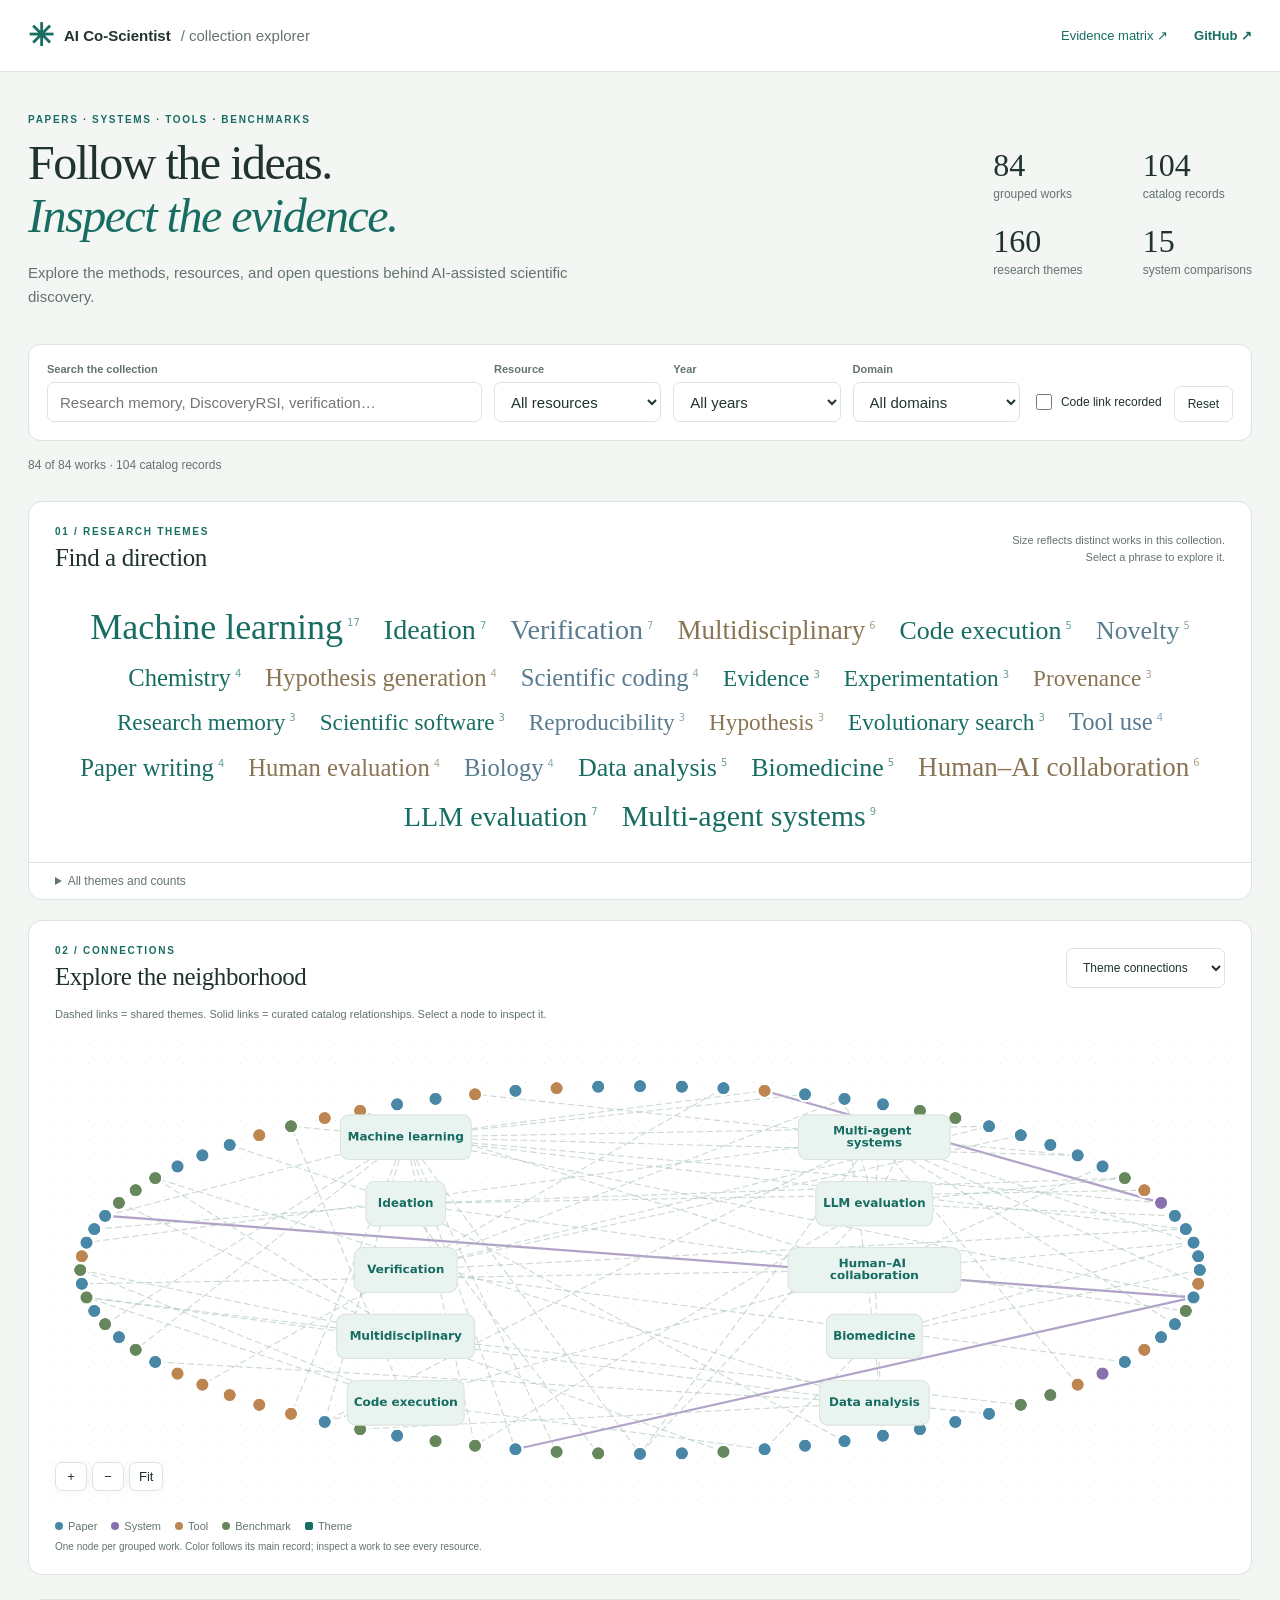
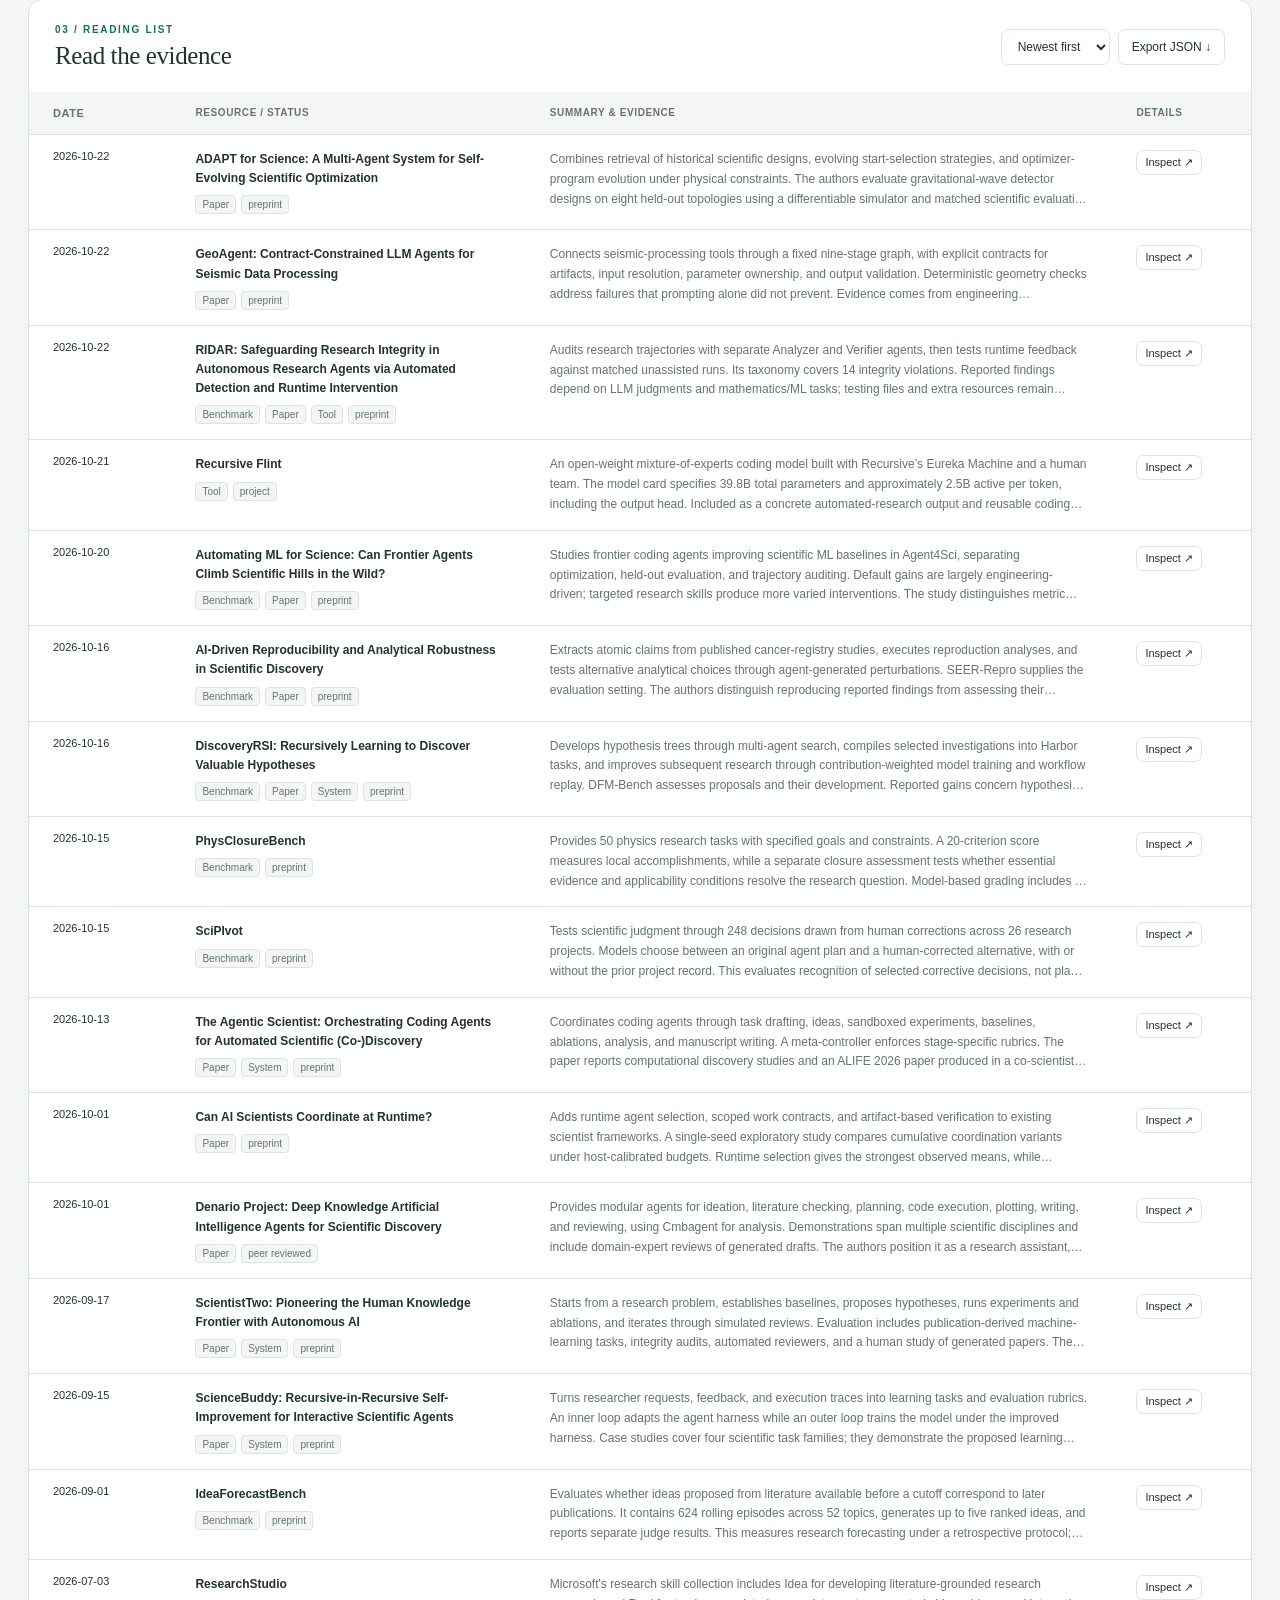
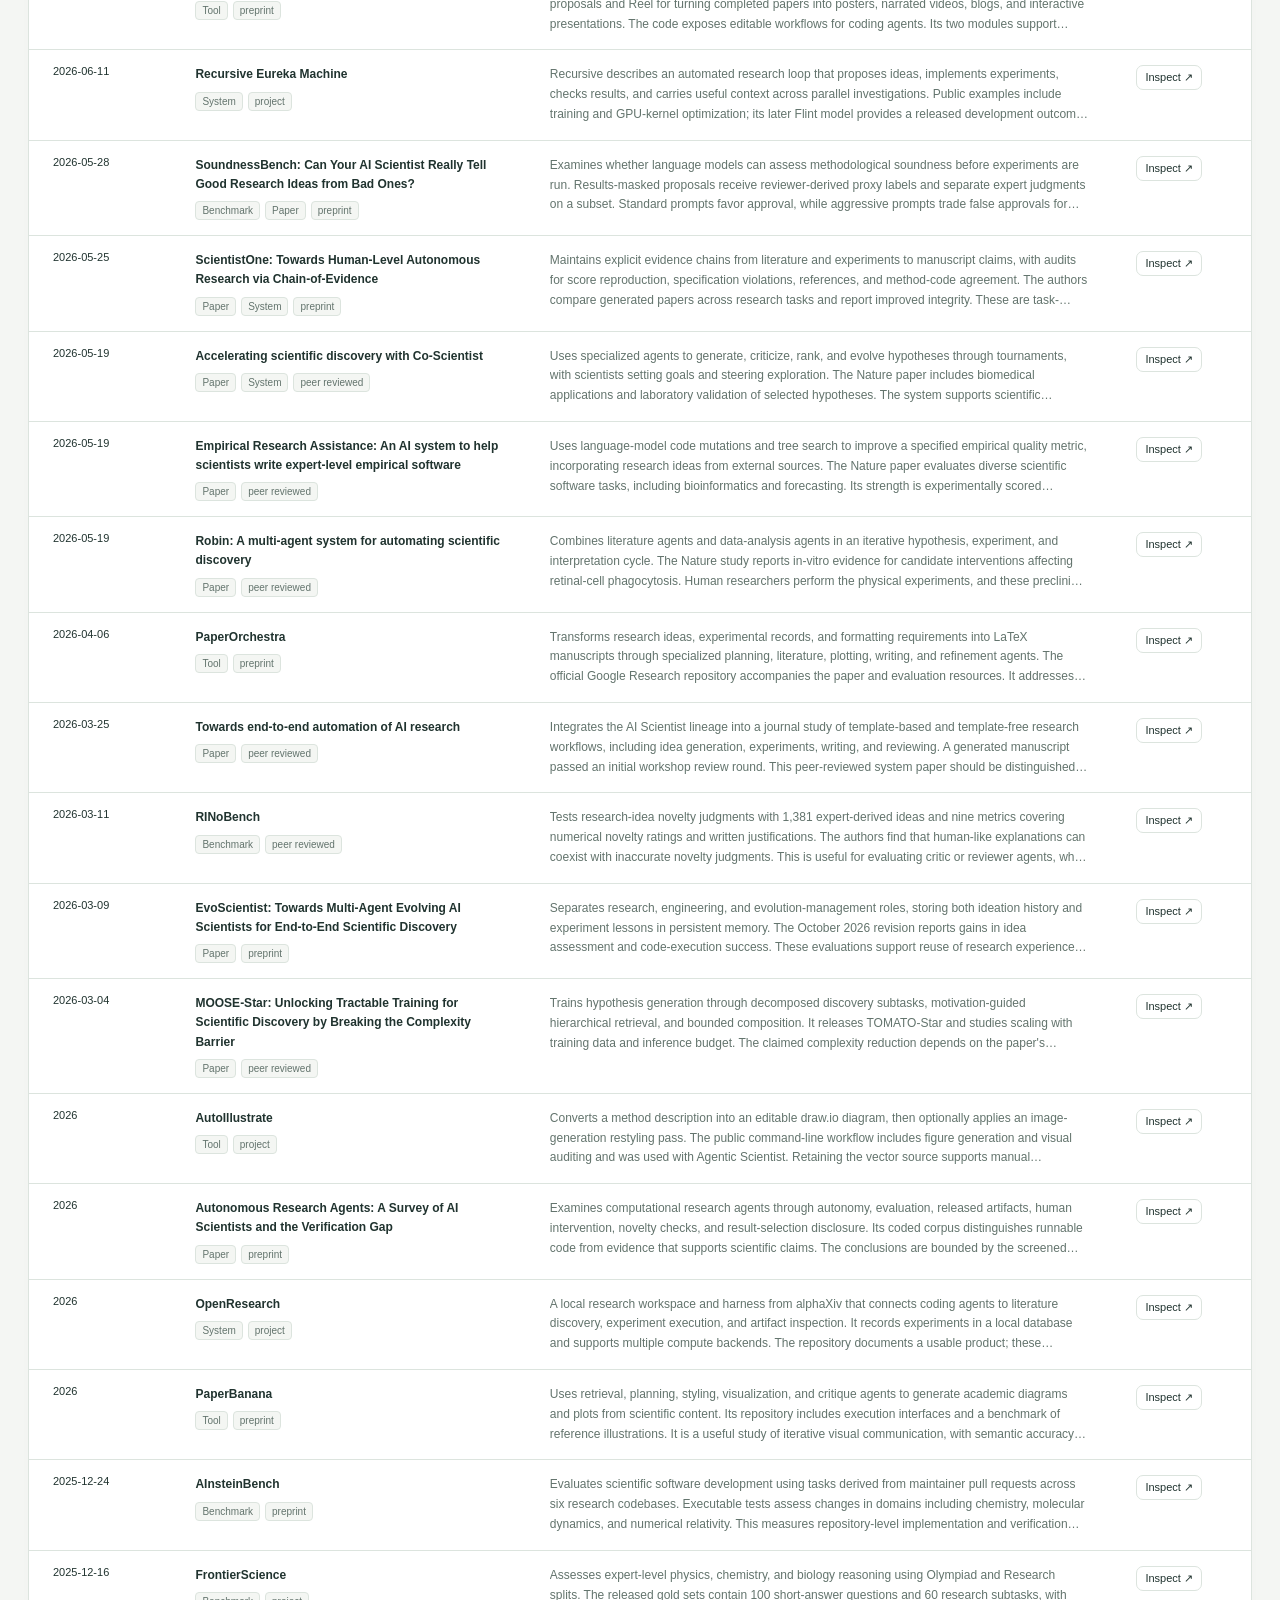
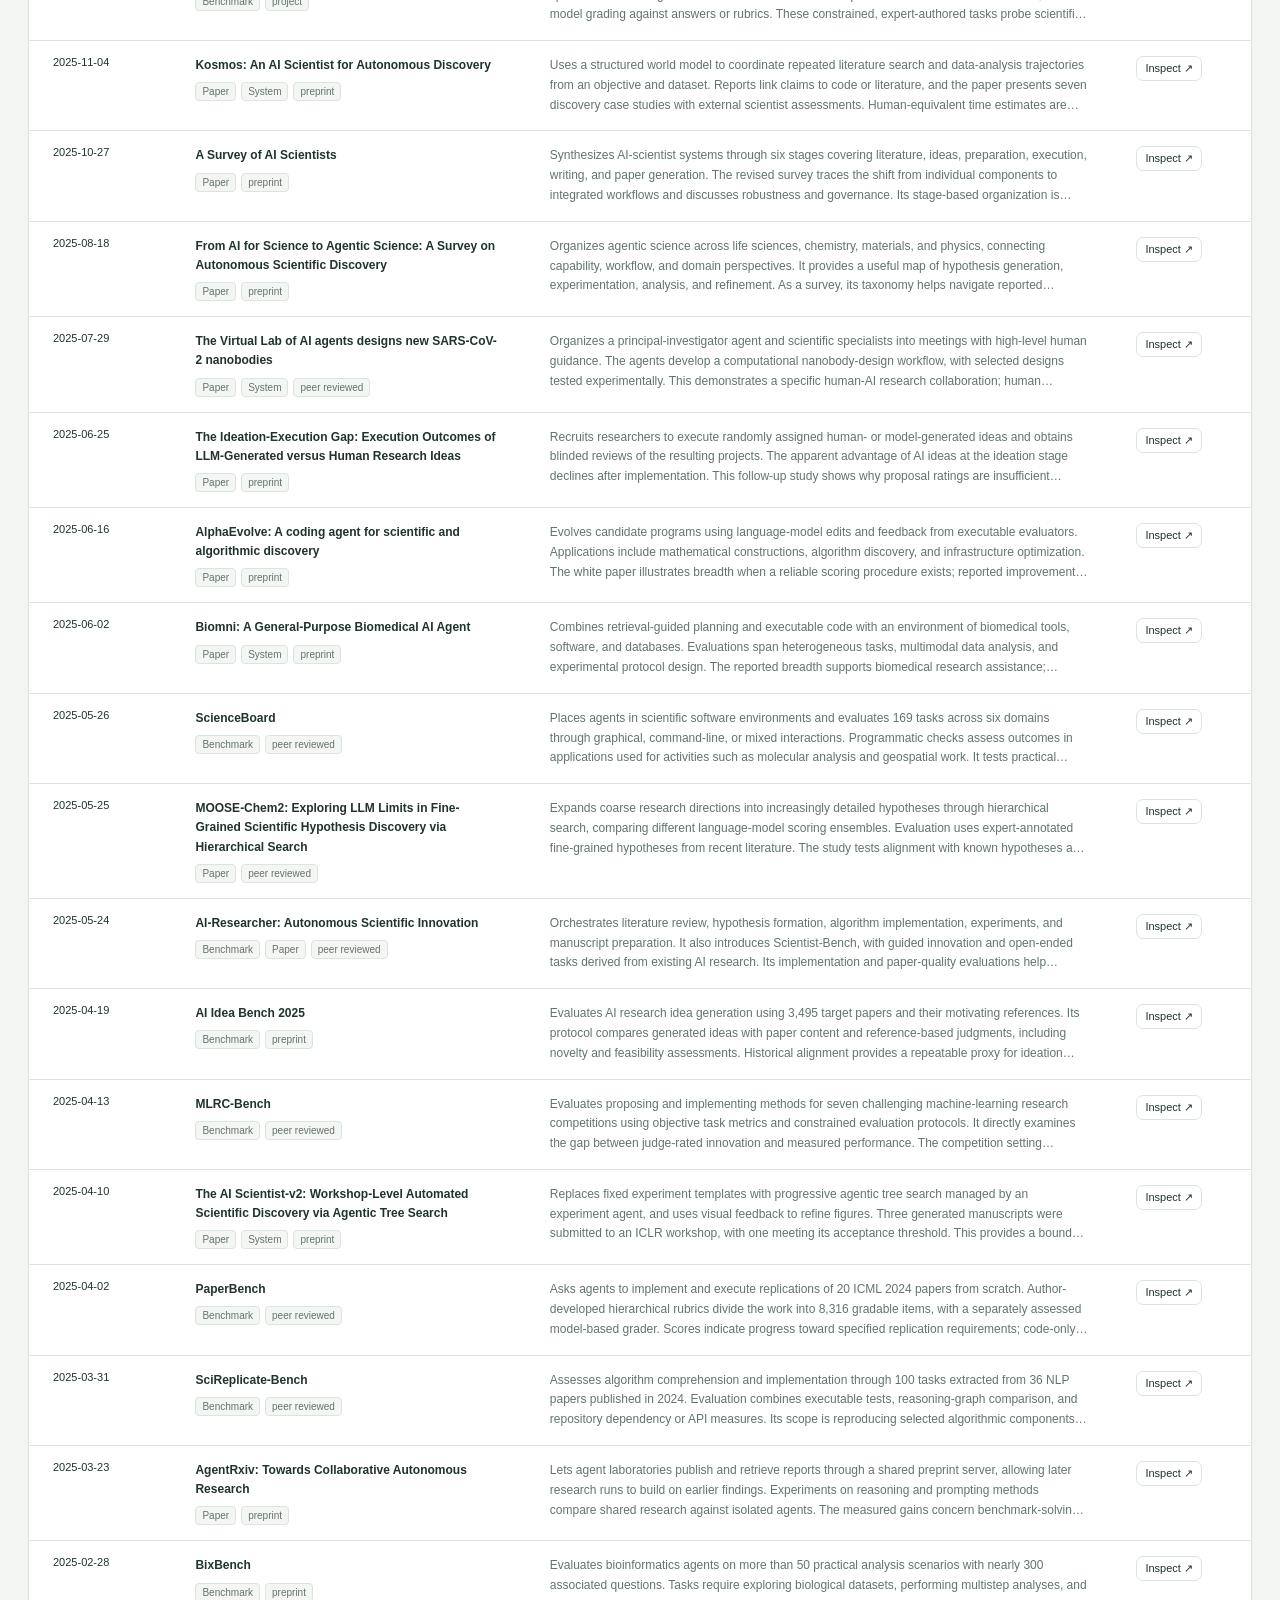
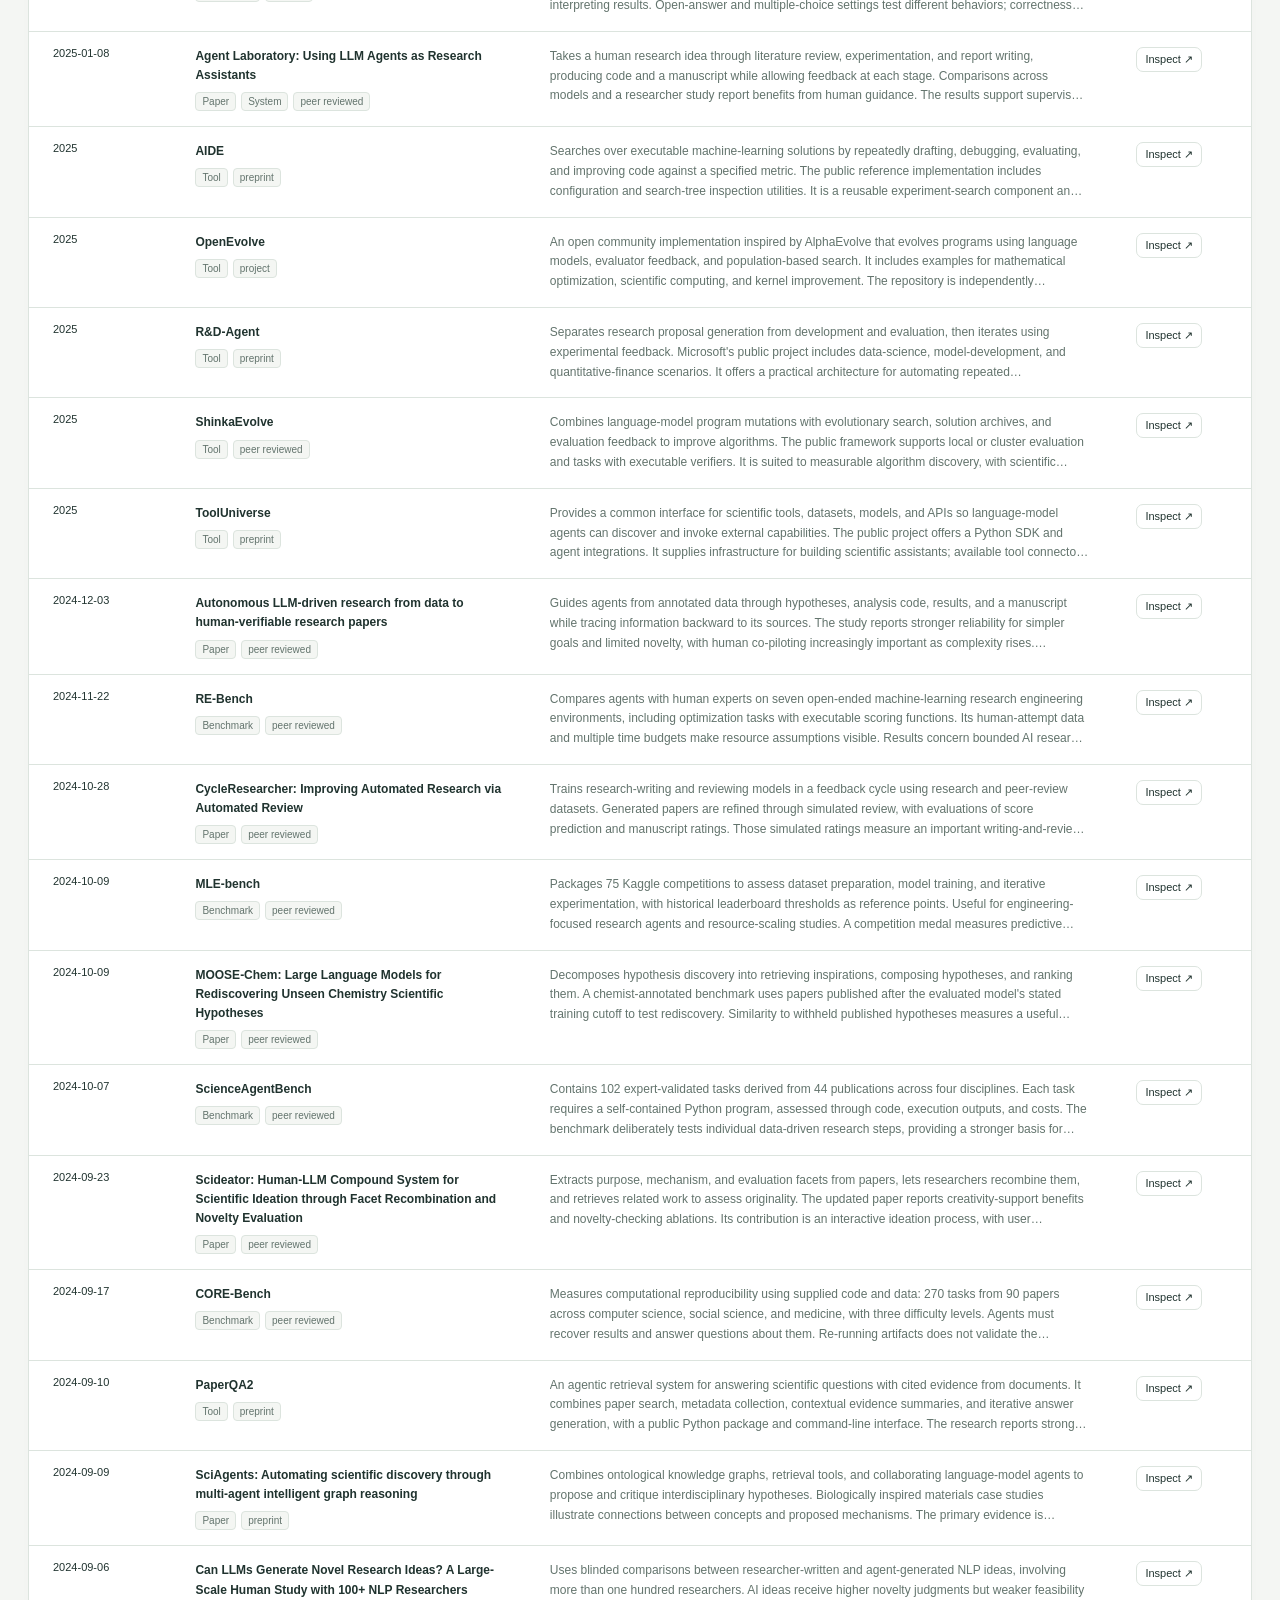
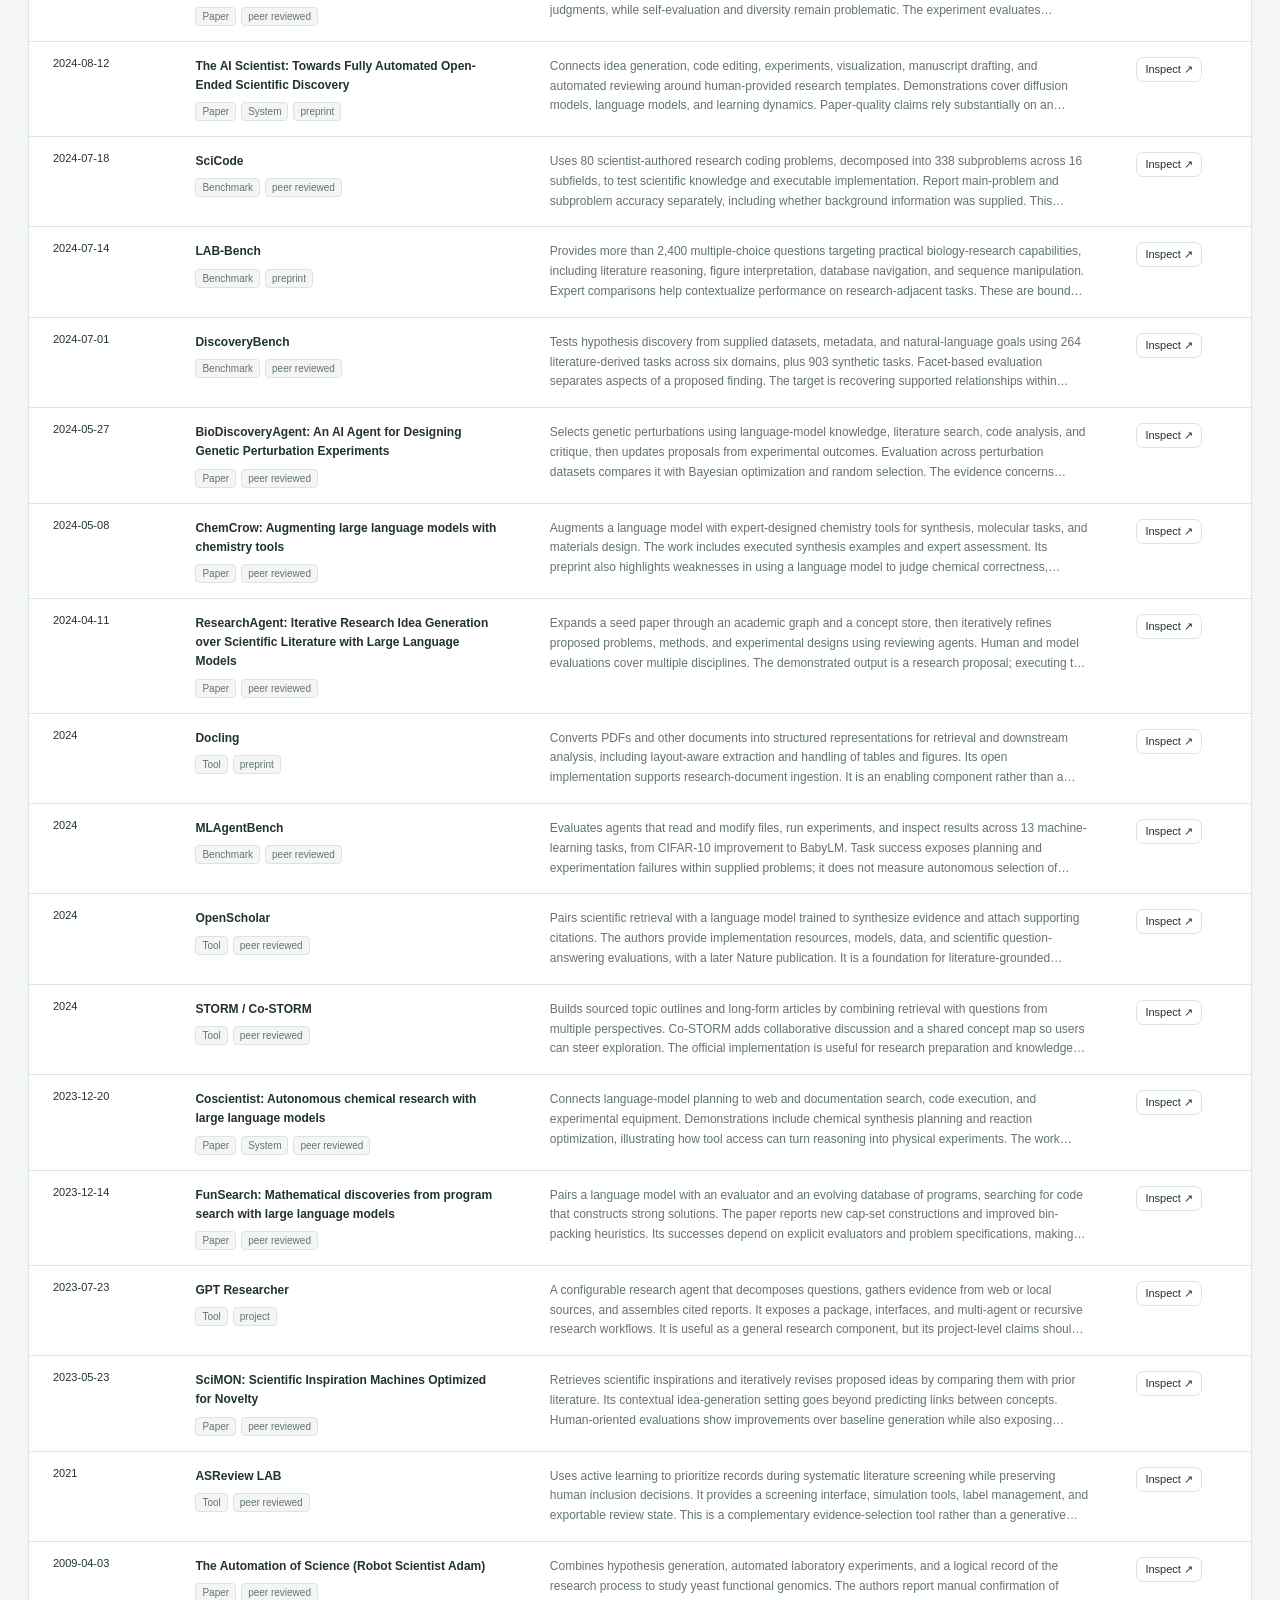
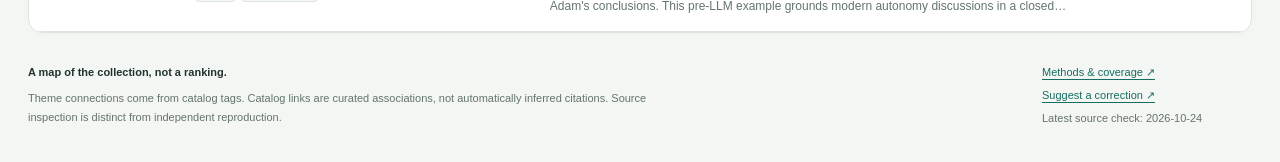
==== site/index.html @ 62f39f1a "Expand graph when no work is selected" ====
<!doctype html>
<html lang="en">
<head>
<meta charset="utf-8"><meta name="viewport" content="width=device-width,initial-scale=1">
<meta name="description" content="Explore AI co-scientist papers, systems, tools, and benchmarks through research themes and documented connections.">
<meta name="color-scheme" content="light dark">
<title>Explore · Awesome AI Co-Scientist</title>
<link rel="icon" href="favicon.svg" type="image/svg+xml">
<link rel="stylesheet" href="styles.css">
<script defer src="vendor/cytoscape.min.js" integrity="sha384-lyd1lDWZ623YSUJ/wMQH50y+T81dWKJk7ZoFdYWXQS83b0+QpW0pgdfXEnQnXL/X"></script>
<script type="module" src="app.mjs"></script>
</head>
<body>
<a class="skip" href="#results">Skip to results</a>
<header class="topbar"><a class="brand" href="https://github.com/duyvuleo/awesome-ai-co-scientist"><span class="brand-icon" aria-hidden="true">✳</span> AI Co-Scientist <span class="brand-label">/ collection explorer</span></a><nav><a href="https://github.com/duyvuleo/awesome-ai-co-scientist/blob/main/docs/capability-matrix.md">Evidence matrix ↗</a><a class="repo-link" href="https://github.com/duyvuleo/awesome-ai-co-scientist">GitHub ↗</a></nav></header>
<main>
<section class="intro"><div><p class="eyebrow">PAPERS · SYSTEMS · TOOLS · BENCHMARKS</p><h1>Follow the ideas.<br><em>Inspect the evidence.</em></h1><p class="lede">Explore the methods, resources, and open questions behind AI-assisted scientific discovery.</p></div><div class="collection-stats" id="collection-stats"><span>Loading collection…</span></div></section>
<div id="error" class="error" hidden role="alert"></div>
<noscript><p class="error">This explorer requires JavaScript. The <a href="https://github.com/duyvuleo/awesome-ai-co-scientist">annotated Markdown catalogs</a> remain available without it.</p></noscript>
<section class="filters" aria-label="Filter the collection">
<label class="search-label"><span>Search the collection</span><input id="search" type="search" placeholder="Research memory, DiscoveryRSI, verification…" autocomplete="off"></label>
<label><span>Resource</span><select id="kind"><option value="">All resources</option><option value="paper">Papers</option><option value="system">Systems</option><option value="tool">Tools</option><option value="benchmark">Benchmarks</option></select></label>
<label><span>Year</span><select id="year"><option value="">All years</option></select></label>
<label><span>Domain</span><select id="domain"><option value="">All domains</option></select></label>
<label class="check-label"><input id="code" type="checkbox"> Code link recorded</label>
<button id="reset" class="quiet">Reset</button>
</section>
<div class="selection-line"><p id="match-count" role="status" aria-live="polite">Loading…</p><div id="active-filters"></div></div>
<section class="themes card" aria-labelledby="themes-heading">
<div class="section-heading"><div><p class="eyebrow">01 / RESEARCH THEMES</p><h2 id="themes-heading">Find a direction</h2></div><p>Size reflects distinct works in this collection.<br>Select a phrase to explore it.</p></div>
<div id="cloud" class="cloud" aria-label="Clickable research themes"></div>
<details class="topic-details"><summary>All themes and counts</summary><div id="topic-counts" class="topic-counts"></div></details>
</section>
<div class="explore-grid">
<section class="graph-card card" aria-labelledby="graph-heading">
<div class="section-heading"><div><p class="eyebrow">02 / CONNECTIONS</p><h2 id="graph-heading">Explore the neighborhood</h2></div><label class="graph-mode"><span class="sr-only">Connection type</span><select id="mode"><option value="themes">Theme connections</option><option value="catalog">Catalog relationships</option></select></label></div>
<p id="graph-note" class="graph-note"></p>
<div class="graph-shell"><div id="graph" role="img" aria-label="Interactive resource graph. The same works are available in the accessible results table below."></div><p id="graph-empty" class="graph-empty" hidden>No works match these filters.</p><div id="graph-tooltip" class="graph-tooltip" hidden></div><div class="graph-controls"><button id="zoom-in" aria-label="Zoom in">+</button><button id="zoom-out" aria-label="Zoom out">−</button><button id="fit" aria-label="Fit graph">Fit</button></div></div>
<div class="legend"><span><i class="dot paper"></i>Paper</span><span><i class="dot system"></i>System</span><span><i class="dot tool"></i>Tool</span><span><i class="dot benchmark"></i>Benchmark</span><span><i class="dot theme"></i>Theme</span></div>
<p class="graph-foot">One node per grouped work. Color follows its main record; inspect a work to see every resource.</p>
</section>
<aside id="inspector" hidden class="inspector card" aria-label="Selected work details"><div id="detail"></div></aside>
</div>
<section class="results card" id="results" aria-labelledby="results-heading">
<div class="section-heading"><div><p class="eyebrow">03 / READING LIST</p><h2 id="results-heading">Read the evidence</h2></div><div class="table-controls"><label><span class="sr-only">Sort results</span><select id="sort"><option value="newest">Newest first</option><option value="oldest">Oldest first</option><option value="name">Name</option></select></label><button id="export" class="quiet">Export JSON ↓</button></div></div>
<div class="table-scroll"><table><thead><tr><th>Date</th><th>Resource / status</th><th>Summary &amp; evidence</th><th>Details</th></tr></thead><tbody id="rows"></tbody></table></div>
<p id="empty" class="empty" hidden>No matching works. Clear a filter or try a broader search.</p>
</section>
<footer><div><strong>A map of the collection, not a ranking.</strong><p>Theme connections come from catalog tags. Catalog links are curated associations, not automatically inferred citations. Source inspection is distinct from independent reproduction.</p></div><div><a href="https://github.com/duyvuleo/awesome-ai-co-scientist/blob/main/docs/explorer.md">Methods &amp; coverage ↗</a><a href="https://github.com/duyvuleo/awesome-ai-co-scientist/blob/main/CONTRIBUTING.md">Suggest a correction ↗</a><span id="source-date"></span></div></footer>
</main>
</body></html>
---- site/styles.css ----
:root{color-scheme:light;--bg:#f4f6f3;--surface:#fff;--ink:#20332f;--muted:#63746d;--line:#dce4de;--edge:#aec5b8;--accent:#176d62;--accent-soft:#e9f3ef;--paper:#4887a5;--system:#8871ac;--tool:#bd8650;--benchmark:#66875c;--shadow:0 2px 12px #20332f04;font-family:Inter,ui-sans-serif,-apple-system,BlinkMacSystemFont,"Segoe UI",sans-serif;font-size:15px}
*{box-sizing:border-box}body{margin:0;background:var(--bg);color:var(--ink)}a{color:var(--accent);text-underline-offset:3px}button,input,select{font:inherit}button,select{cursor:pointer}button{border:1px solid var(--line);border-radius:7px;padding:9px 13px;background:var(--surface);color:var(--ink)}button:hover{background:var(--accent-soft);border-color:var(--accent)}button:focus-visible,a:focus-visible,input:focus-visible,select:focus-visible,summary:focus-visible{outline:3px solid #42a996;outline-offset:3px}button:disabled{opacity:.45;cursor:default}[hidden]{display:none!important}.topbar{height:72px;border-bottom:1px solid var(--line);background:var(--surface);display:flex;align-items:center;justify-content:space-between;padding:0 max(28px,calc((100vw - 1400px)/2))}.brand{text-decoration:none;font-weight:650;color:var(--ink);display:flex;align-items:center;gap:10px}.brand-icon{font-size:31px;color:var(--accent)}.brand-label{font-weight:400;color:var(--muted)}nav{display:flex;gap:26px;font-size:13px}nav a{text-decoration:none}.repo-link{font-weight:650}main{max-width:1400px;margin:auto;padding:42px 28px 22px}.intro{display:flex;justify-content:space-between;align-items:center;gap:40px;margin-bottom:34px}.eyebrow{font-size:10px;letter-spacing:1.7px;font-weight:700;color:var(--accent);margin:0 0 12px}h1{font-family:Georgia,"Times New Roman",serif;font-size:48px;font-weight:400;line-height:1.1;letter-spacing:-1.5px;margin:0}h1 em{color:var(--accent);font-weight:400}.lede{color:var(--muted);max-width:570px;line-height:1.65;margin:18px 0 0}.collection-stats{display:grid;grid-template-columns:repeat(2,1fr);gap:22px 40px;min-width:250px}.collection-stats strong{font-family:Georgia,serif;font-size:32px;font-weight:400;display:block}.collection-stats span{font-size:12px;color:var(--muted)}.filters{display:flex;gap:12px;align-items:end;flex-wrap:wrap;background:var(--surface);border:1px solid var(--line);padding:18px;border-radius:12px}.filters label{display:flex;flex-direction:column;gap:7px;flex:1;min-width:112px}.filters label>span{font-size:11px;font-weight:600;color:var(--muted)}.filters .search-label{flex:2.6;min-width:240px}input[type=search],select{background:var(--surface);color:var(--ink);border:1px solid var(--line);border-radius:7px;height:40px;padding:0 12px;min-width:0}input[type=checkbox]{accent-color:var(--accent);width:16px;height:16px}.filters .check-label{flex:0 0 auto;flex-direction:row;align-items:center;min-height:40px;gap:6px;font-size:12px}.quiet{font-size:12px;white-space:nowrap;min-height:36px}.selection-line{min-height:48px;display:flex;align-items:center;justify-content:space-between;gap:15px;margin-bottom:12px}.selection-line p{font-size:12px;color:var(--muted)}#active-filters{display:flex;flex-wrap:wrap;gap:6px}#active-filters button{font-size:11px;padding:5px 9px;background:var(--accent-soft);color:var(--accent);border-radius:20px}.card{background:var(--surface);border:1px solid var(--line);border-radius:14px;box-shadow:var(--shadow);overflow:hidden}.section-heading{display:flex;justify-content:space-between;align-items:center;gap:20px;padding:24px 26px 8px}h2{font:400 25px Georgia,serif;letter-spacing:-.4px;margin:0}.section-heading .eyebrow{margin-bottom:7px}.section-heading>p{font-size:11px;line-height:1.6;color:var(--muted);text-align:right;margin:0}.themes{margin-bottom:20px}.cloud{display:flex;flex-wrap:wrap;align-items:baseline;justify-content:center;gap:6px 20px;padding:22px 38px 24px;min-height:145px}.cloud button{font-family:Georgia,serif;line-height:1.2;border:0;border-radius:6px;background:none;padding:4px 2px;color:var(--accent);transition:color .12s}.cloud button:nth-child(3n){color:#587b8f}.cloud button:nth-child(4n){color:#897453}.cloud button:hover,.cloud button[aria-pressed=true]{background:var(--accent-soft);box-shadow:0 2px 0 var(--accent);color:var(--accent)}.cloud sup{font:10px ui-sans-serif,system-ui;vertical-align:super;opacity:.65;margin-left:4px}.topic-details{border-top:1px solid var(--line);font-size:12px;padding:11px 26px;color:var(--muted)}summary{cursor:pointer}.topic-counts{display:grid;grid-template-columns:repeat(4,1fr);gap:7px;padding:16px 0}.topic-counts button{display:flex;justify-content:space-between;font-size:11px;text-align:left}.explore-grid{display:grid;grid-template-columns:minmax(0,1fr);gap:20px;margin-bottom:24px}.explore-grid.has-selection{grid-template-columns:minmax(0,1fr) 350px}.graph-mode select{font-size:12px;max-width:190px}.graph-note{margin:7px 26px 0;font-size:11px;color:var(--muted);line-height:1.6}.graph-shell{position:relative;margin:12px 12px 0;border-radius:8px;background-image:radial-gradient(var(--line) .7px,transparent .7px);background-size:19px 19px}#graph{height:470px;width:100%}.graph-controls{position:absolute;bottom:14px;left:14px;display:flex;gap:5px}.graph-controls button{min-width:32px;padding:6px 9px;font-size:13px;box-shadow:0 1px 8px #20332f0a}.graph-empty{position:absolute;top:42%;width:100%;text-align:center;color:var(--muted)}.graph-tooltip{position:absolute;top:12px;left:12px;right:12px;pointer-events:none;background:var(--surface);border:1px solid var(--line);border-radius:6px;padding:8px 10px;font-size:12px;z-index:2}.legend{display:flex;gap:14px;flex-wrap:wrap;padding:15px 26px 7px;font-size:11px;color:var(--muted)}.legend span{display:flex;align-items:center;gap:5px}.dot{display:inline-block;width:8px;height:8px;border-radius:50%;background:var(--muted)}.paper{background:var(--paper)}.system{background:var(--system)}.tool{background:var(--tool)}.benchmark{background:var(--benchmark)}.theme{background:var(--accent);border-radius:2px}.graph-foot{margin:0;padding:0 26px 19px;font-size:10px;color:var(--muted);line-height:1.6}.inspector{padding:25px;max-height:650px;overflow:auto}.inspector h2{font-size:24px;line-height:1.3}.inspector h3{font-size:13px;margin:22px 0 9px}.inspector p{font-size:12px;line-height:1.75;color:var(--muted)}.inspector .detail-summary{font-size:13px;color:var(--ink)}.detail-top{display:flex;justify-content:space-between;align-items:center}.detail-top button{border:0;padding:2px 7px;font-size:22px}.chips{display:flex;flex-wrap:wrap;gap:5px;margin:12px 0}.chip{display:inline-flex;border:1px solid var(--line);border-radius:4px;padding:3px 6px;font-size:10px;color:var(--muted);background:var(--bg)}.detail-actions{display:flex;gap:8px;flex-wrap:wrap;margin:15px 0}.detail-actions a,.detail-actions button{font-size:11px;padding:7px 10px;border:1px solid var(--line);border-radius:5px;text-decoration:none;display:inline-block;background:var(--surface)}.detail-actions .primary{background:var(--accent);color:white;border-color:var(--accent)}.record{padding:13px 0;border-top:1px solid var(--line)}.record summary{font-size:12px;color:var(--ink);font-weight:600;line-height:1.5}.record ul{padding-left:18px;font-size:11px;line-height:1.7}.record .source-meta{font-size:10px}.detail-tags{display:flex;flex-wrap:wrap;gap:5px}.detail-tags button{padding:5px 7px;font-size:10px;border-radius:20px;color:var(--accent)}.capability{margin:12px 0;border-left:2px solid #bfd3c9;padding-left:10px}.capability strong{font-size:11px}.capability p{margin:4px 0;font-size:11px}.capability small{color:var(--muted);font-size:10px}.results .section-heading{padding-bottom:22px}.table-controls{display:flex;align-items:center;gap:8px}.table-controls select{font-size:12px;height:36px}.table-scroll{overflow:auto}table{border-collapse:collapse;width:100%;font-size:12px}thead{background:var(--bg);font-size:10px;text-transform:uppercase;letter-spacing:.6px;text-align:left;color:var(--muted)}th,td{padding:15px 24px;border-bottom:1px solid var(--line);vertical-align:top}th:first-child,td:first-child{width:100px;white-space:nowrap;font-size:11px;font-variant-numeric:tabular-nums}td:nth-child(2){width:29%}td:nth-child(3){width:48%;line-height:1.65;color:var(--muted)}td:last-child{width:90px}td .work-name{padding:0;border:0;background:none;text-align:left;color:var(--ink);font-weight:600;line-height:1.6}td .work-name:hover{color:var(--accent)}td .chips{margin:7px 0 0}tr.is-selected{background:var(--accent-soft)}td .inspect{padding:5px 8px;font-size:11px}td .summary-clamp{display:-webkit-box;-webkit-line-clamp:3;-webkit-box-orient:vertical;overflow:hidden}.empty{padding:20px 26px;color:var(--muted)}footer{display:flex;gap:40px;justify-content:space-between;padding:30px 0 6px;font-size:11px;color:var(--muted);line-height:1.7}footer>div:first-child{max-width:660px}footer strong{font-weight:600;color:var(--ink)}footer p{margin:7px 0}footer>div:last-child{display:flex;flex-direction:column;gap:4px;min-width:210px}.error{padding:20px;border:1px solid #c0826d;border-radius:8px;margin:20px 0}.skip{position:absolute;left:12px;top:-60px;background:white;padding:12px;z-index:10}.skip:focus{top:10px}.sr-only{position:absolute;width:1px;height:1px;padding:0;overflow:hidden;clip:rect(0,0,0,0);white-space:nowrap}
@media(prefers-color-scheme:dark){:root{color-scheme:dark;--bg:#111c19;--surface:#192723;--ink:#e1e9e3;--muted:#a0b4aa;--line:#33483e;--edge:#789583;--accent:#80cfb8;--accent-soft:#243e33;--paper:#80b6d0;--system:#b4a0d5;--tool:#d2ac75;--benchmark:#a4c38f}.cloud button:nth-child(3n){color:#91b8cb}.cloud button:nth-child(4n){color:#c5ac88}.detail-actions .primary{color:#132b23}.empty-detail .motif{color:#49725e}}
@media(min-width:1550px){#graph{height:500px}}
@media(max-width:1050px){.explore-grid{grid-template-columns:minmax(0,1fr) 310px}.brand-label{display:none}.collection-stats{gap:18px 25px;min-width:220px}.filters .search-label{min-width:220px}.topic-counts{grid-template-columns:repeat(3,1fr)}}
@media(max-width:780px){.topbar{height:62px;padding:0 20px}nav{gap:16px}nav a:first-child{display:none}main{padding:28px 16px}.intro{display:block;margin-bottom:24px}h1{font-size:39px}.lede{font-size:13px}.collection-stats{display:flex;justify-content:space-between;margin-top:25px;gap:10px}.collection-stats strong{font-size:25px}.collection-stats span{font-size:10px}.filters{padding:13px;gap:10px}.filters .search-label{flex:1 0 100%}.filters label{min-width:85px}.filters .check-label{font-size:11px}.selection-line{align-items:flex-start;flex-direction:column;gap:0;padding:8px 0}.section-heading{padding:20px 18px 7px;align-items:flex-start;gap:12px}h2{font-size:22px}.section-heading>p{display:none}.cloud{padding:16px 18px 22px;gap:7px 12px}.cloud button{font-size:min(var(--word-size),26px)!important}.topic-counts{grid-template-columns:repeat(2,1fr)}.explore-grid{display:flex;flex-direction:column}.inspector{max-height:none}#graph{height:390px}.graph-mode select{max-width:155px;font-size:11px}.graph-note{margin:9px 18px 0}.legend{gap:10px;padding-left:18px}.graph-foot{padding-left:18px}.table-controls{flex-direction:column;align-items:stretch}.results table{min-width:640px}th,td{padding:13px 16px}footer{flex-direction:column;gap:12px}.results .section-heading{padding-bottom:16px}}
@media(prefers-reduced-motion:reduce){*{scroll-behavior:auto!important;transition:none!important}}

@media(max-width:780px){.filters label{flex:1 0 calc(50% - 10px);min-width:0}.filters .search-label{flex-basis:100%}.filters .check-label{flex:1 0 auto}}
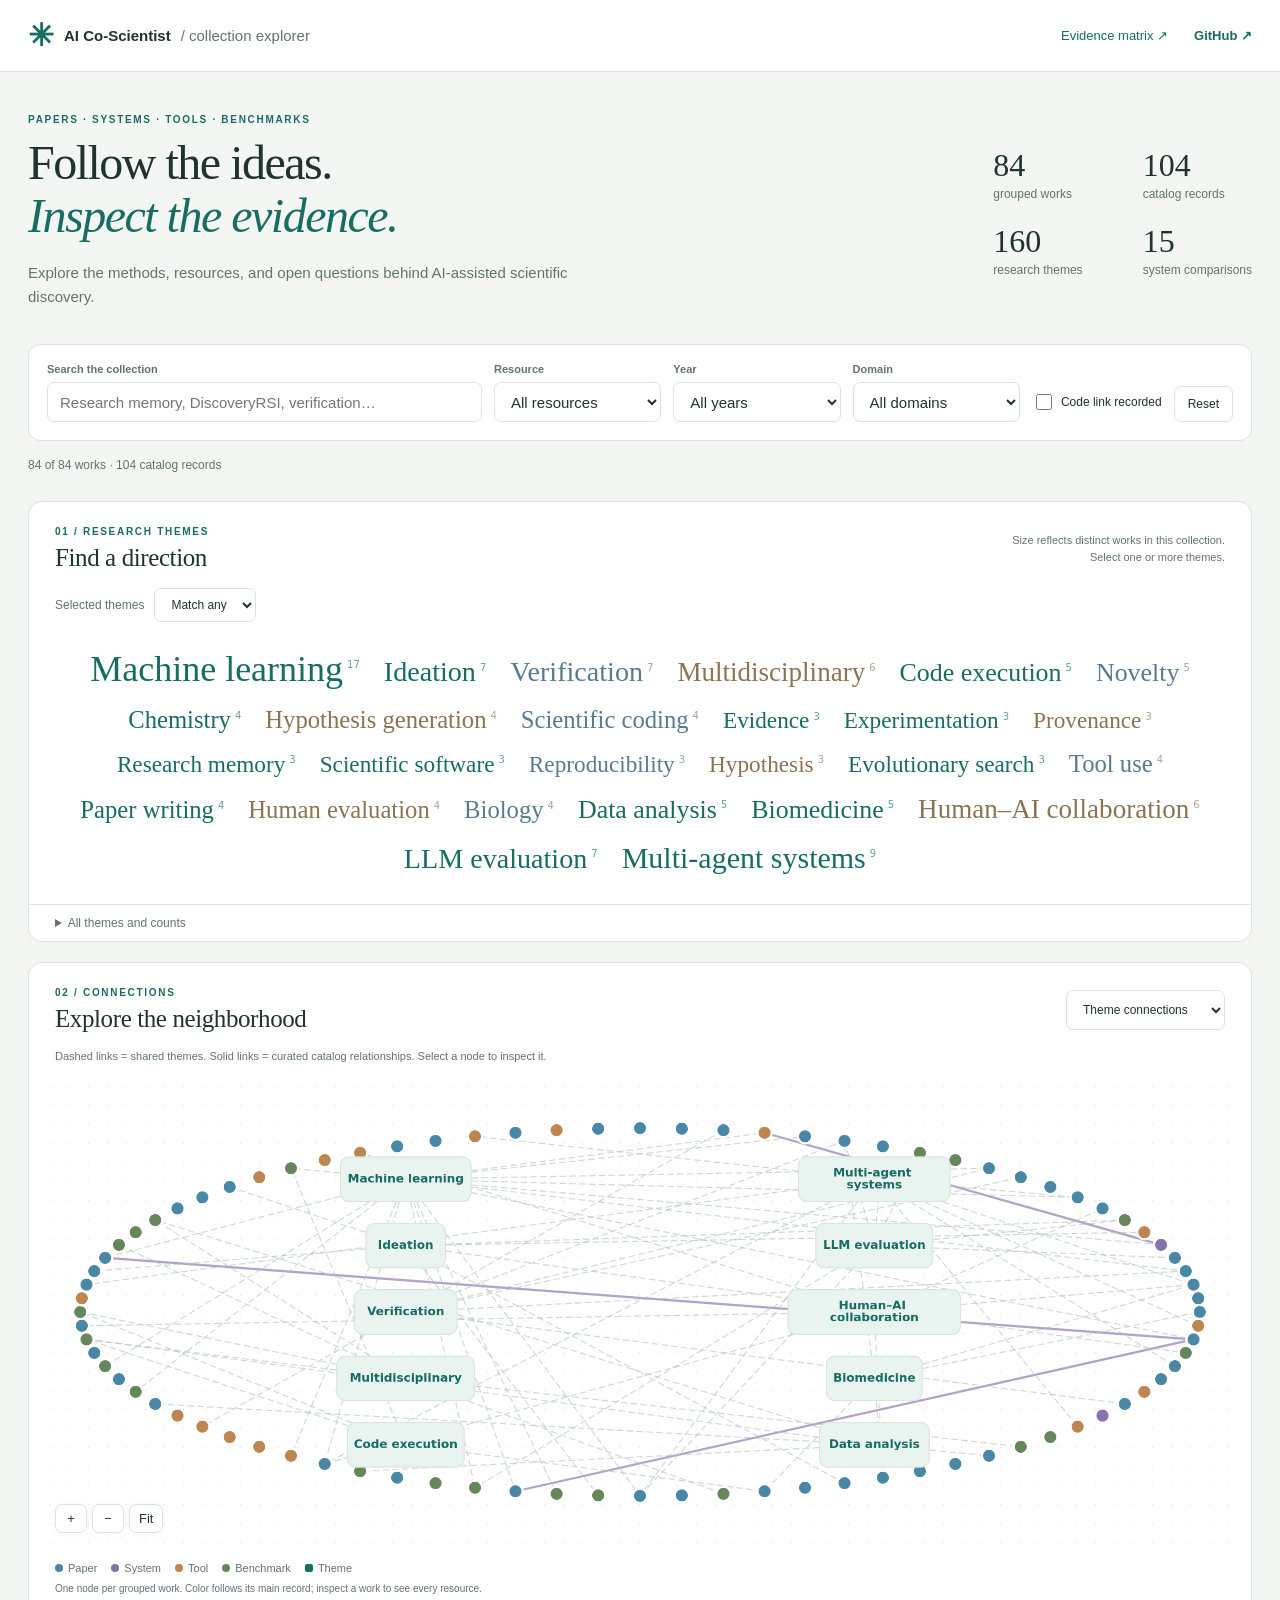
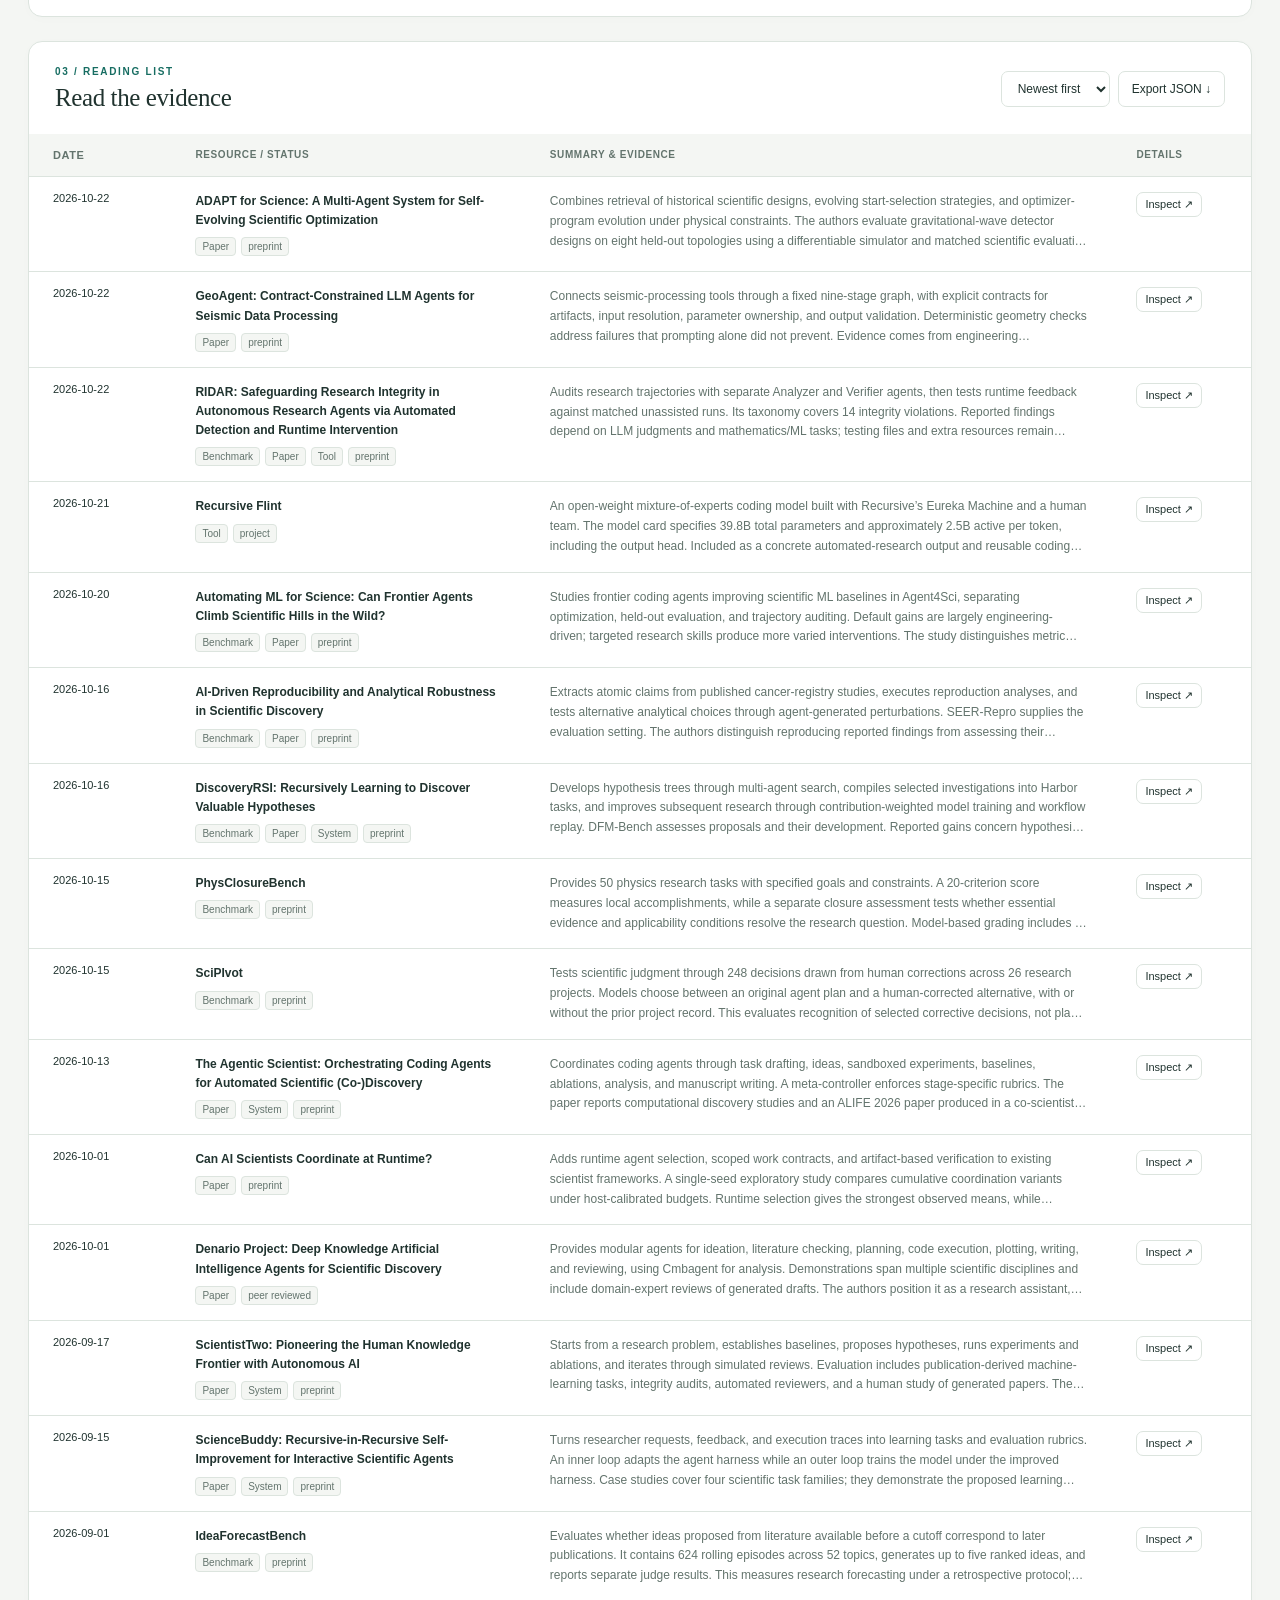
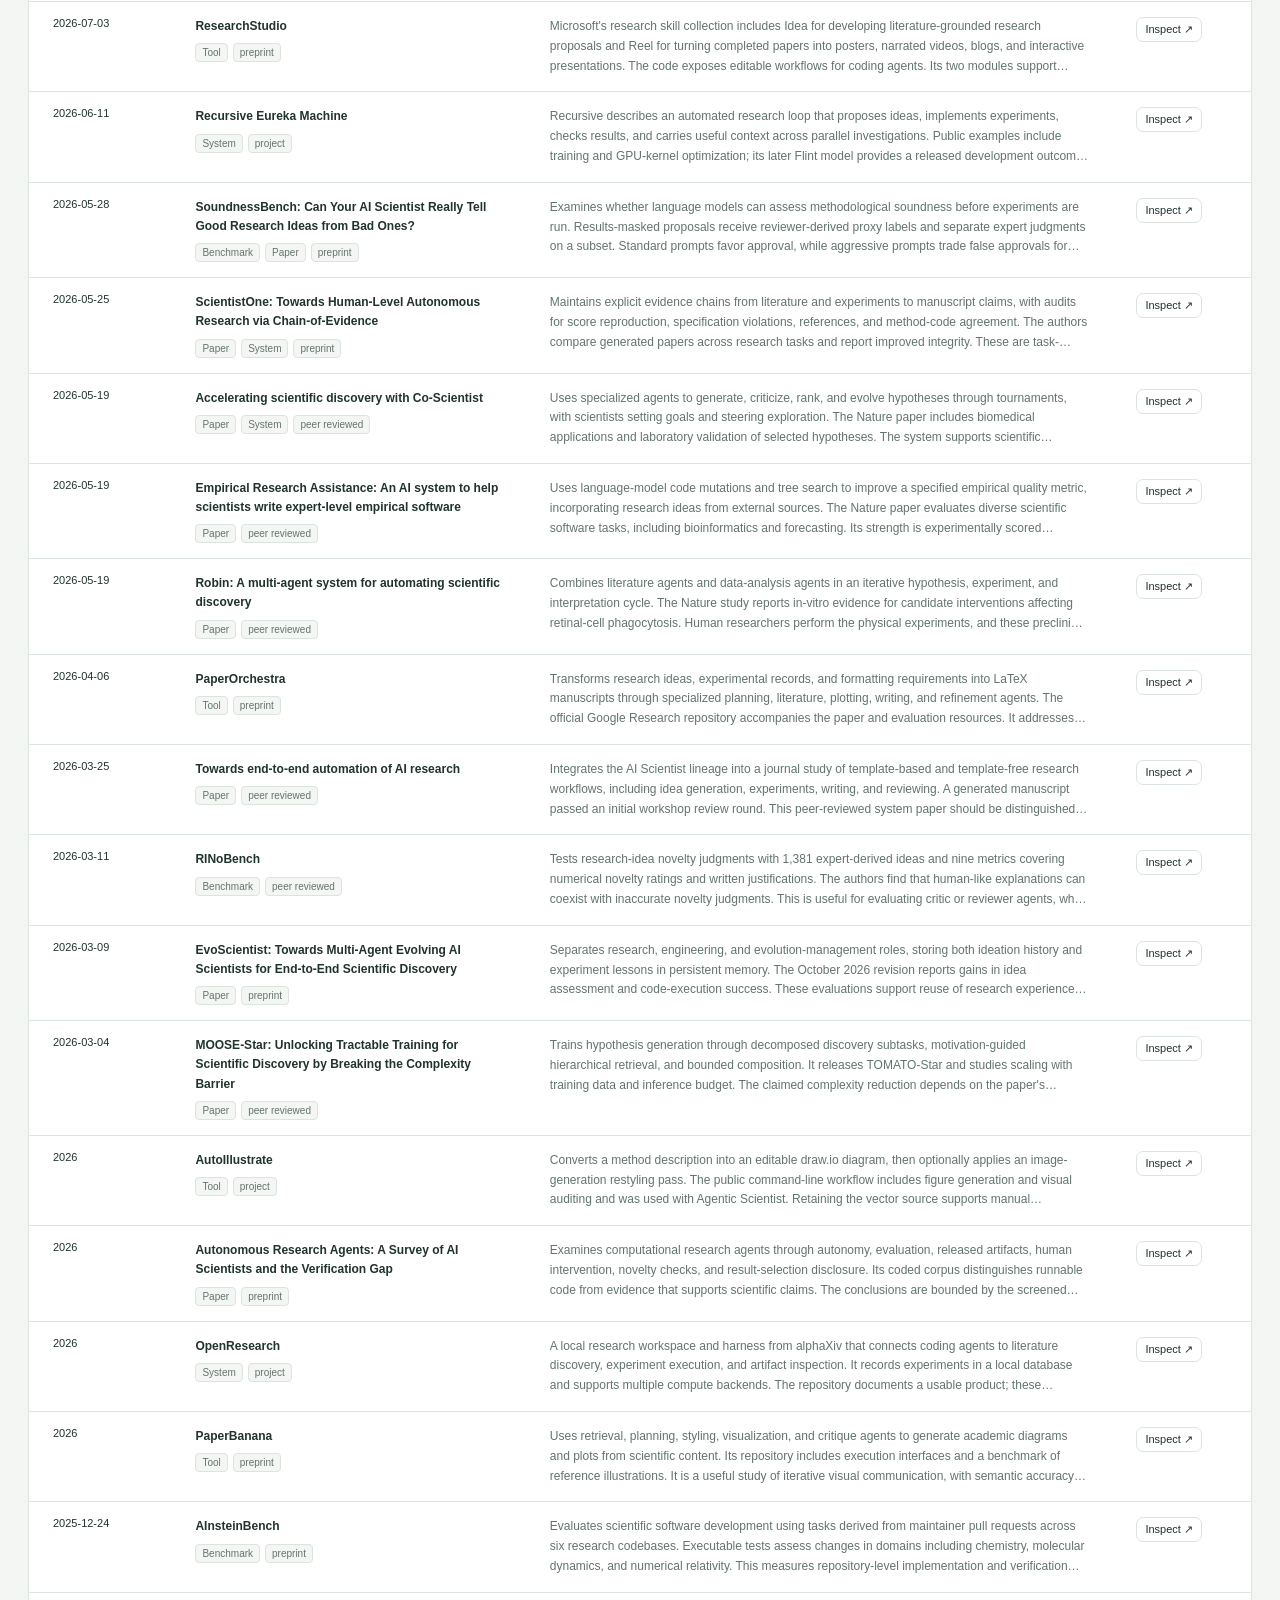
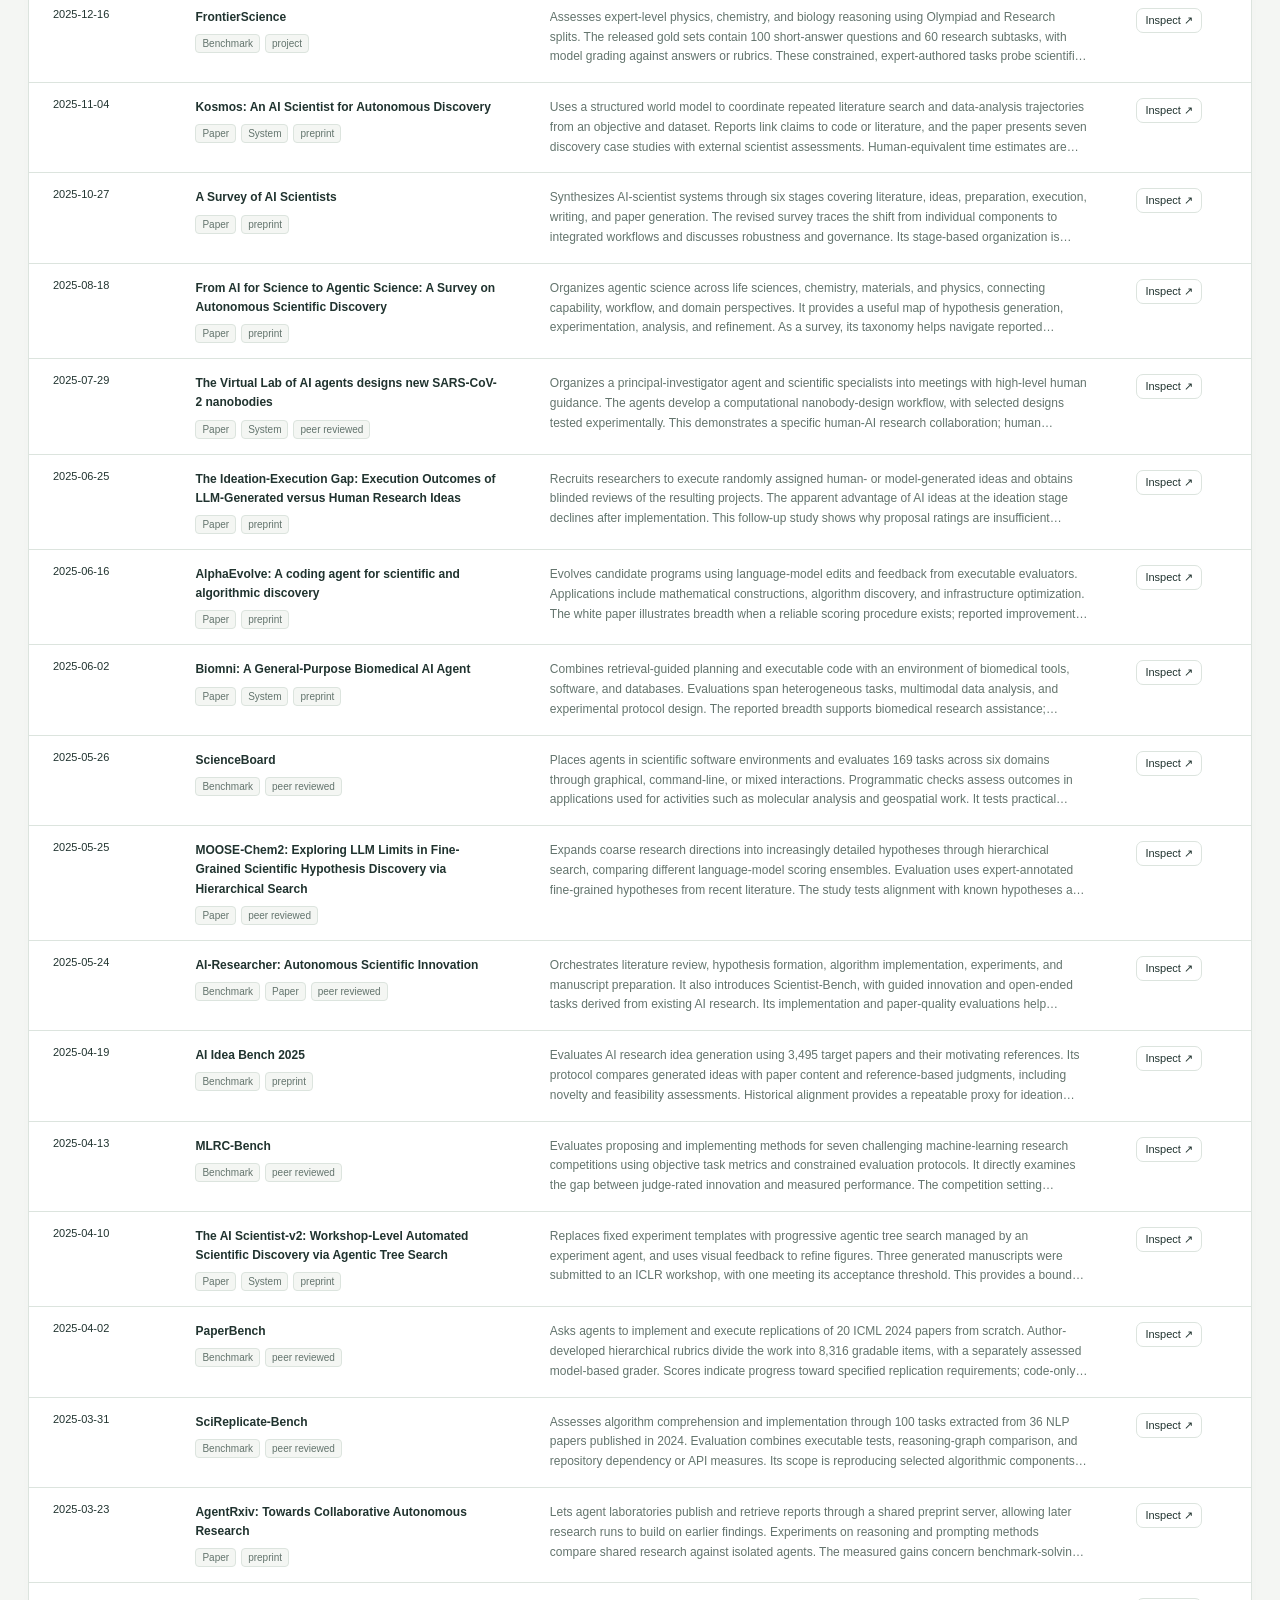
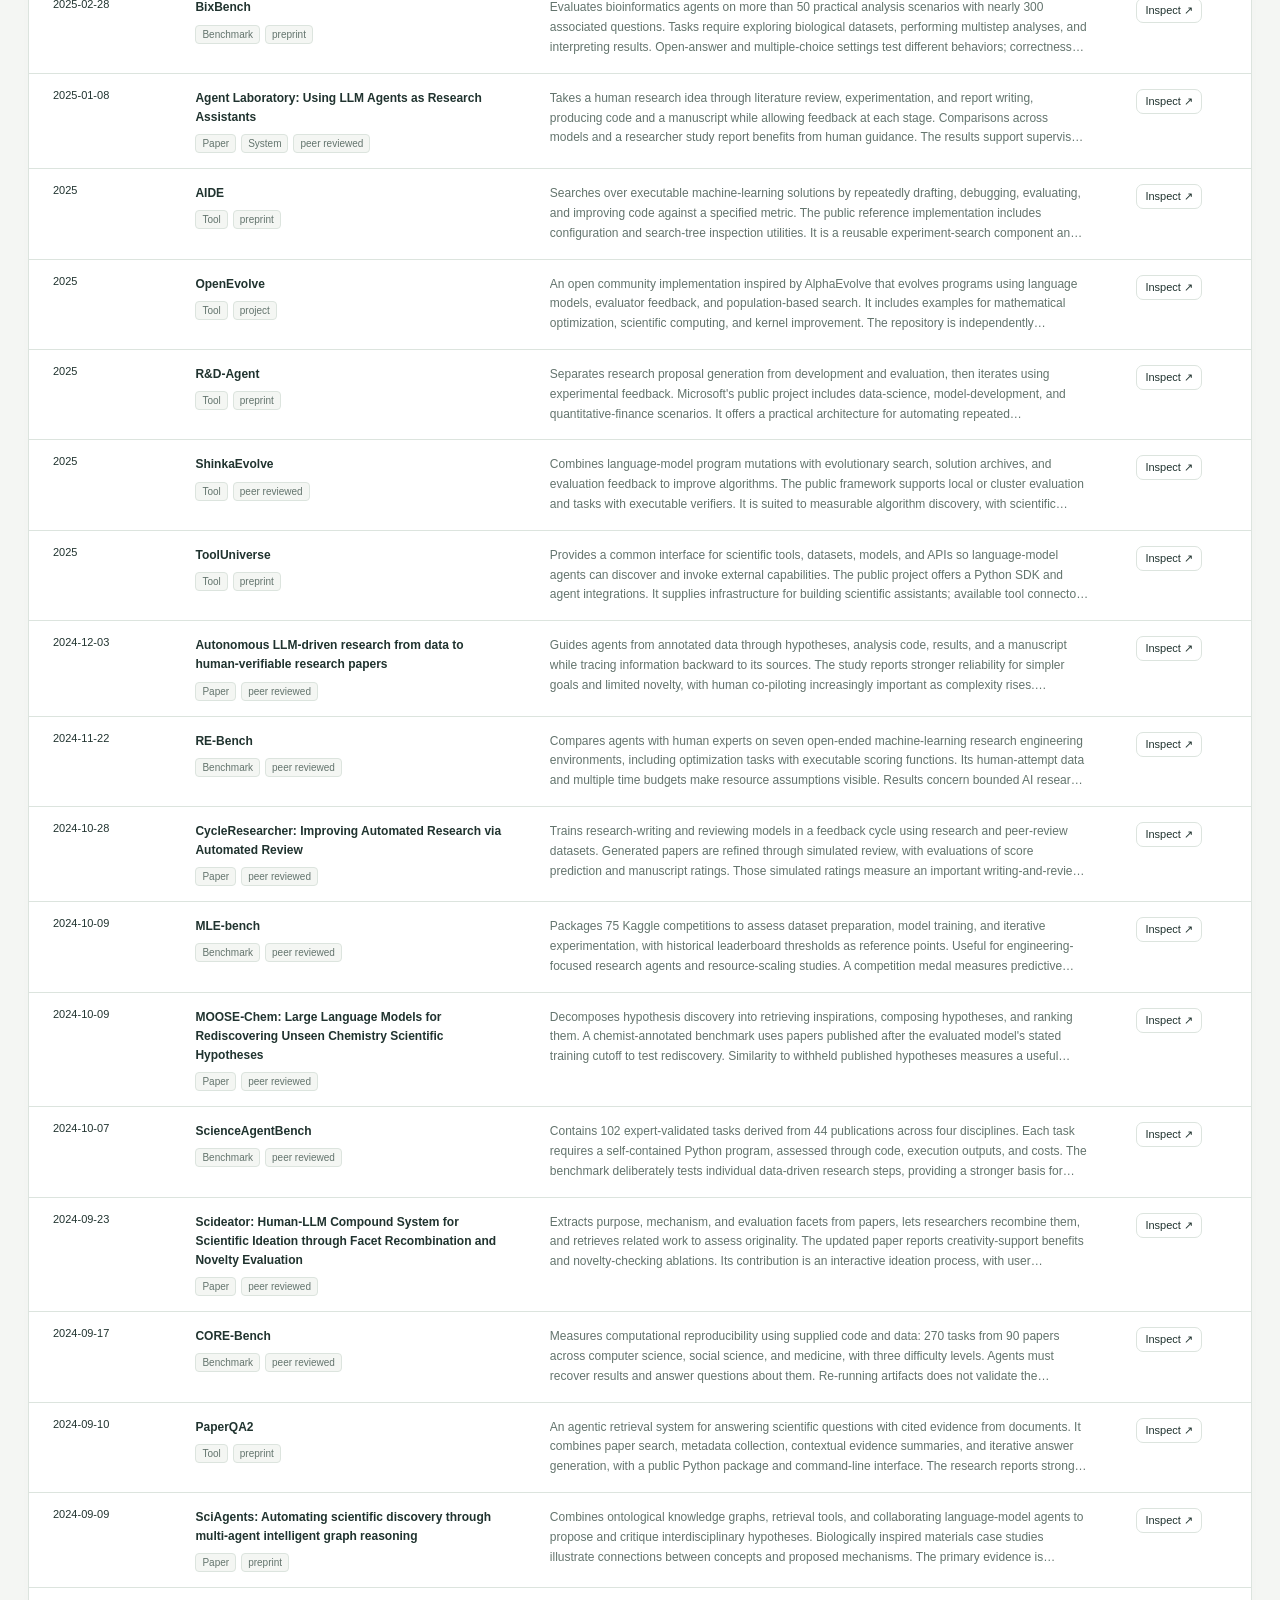
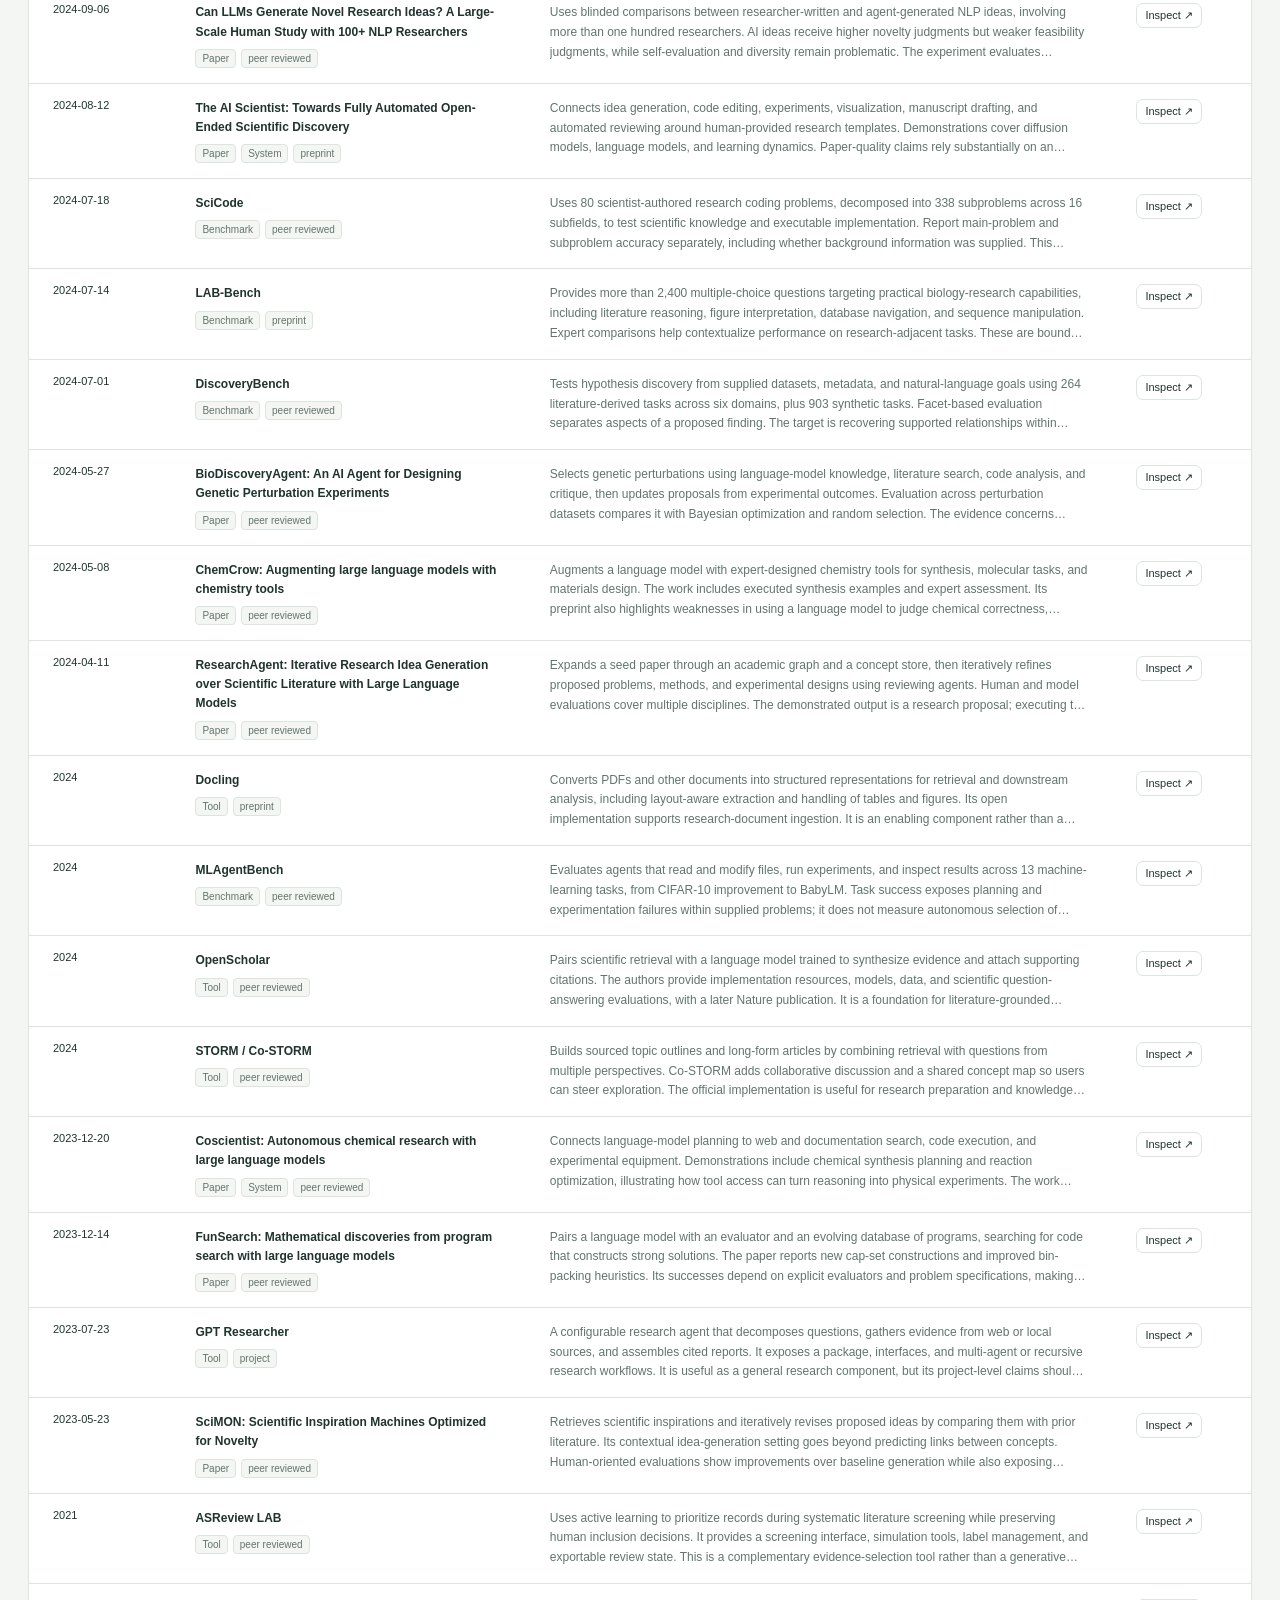
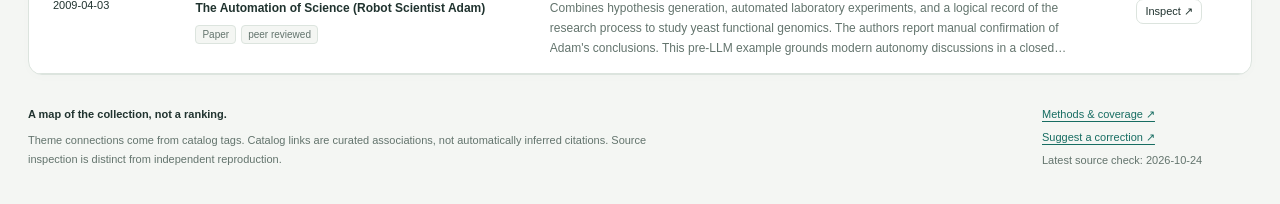
==== commit 72722730: "Support multiple research themes with any and all matching" ====
--- a/site/index.html
+++ b/site/index.html
@@ -27,7 +27,8 @@
 </section>
 <div class="selection-line"><p id="match-count" role="status" aria-live="polite">Loading…</p><div id="active-filters"></div></div>
 <section class="themes card" aria-labelledby="themes-heading">
-<div class="section-heading"><div><p class="eyebrow">01 / RESEARCH THEMES</p><h2 id="themes-heading">Find a direction</h2></div><p>Size reflects distinct works in this collection.<br>Select a phrase to explore it.</p></div>
+<div class="section-heading"><div><p class="eyebrow">01 / RESEARCH THEMES</p><h2 id="themes-heading">Find a direction</h2></div><p>Size reflects distinct works in this collection.<br>Select one or more themes.</p></div>
+<div class="theme-controls"><label for="match">Selected themes</label><select id="match"><option value="any">Match any</option><option value="all">Match all</option></select><button id="clear-themes" class="quiet" hidden>Clear themes</button></div>
 <div id="cloud" class="cloud" aria-label="Clickable research themes"></div>
 <details class="topic-details"><summary>All themes and counts</summary><div id="topic-counts" class="topic-counts"></div></details>
 </section>
--- a/site/styles.css
+++ b/site/styles.css
@@ -7,3 +7,5 @@
 @media(prefers-reduced-motion:reduce){*{scroll-behavior:auto!important;transition:none!important}}
 
 @media(max-width:780px){.filters label{flex:1 0 calc(50% - 10px);min-width:0}.filters .search-label{flex-basis:100%}.filters .check-label{flex:1 0 auto}}
+
+.theme-controls{display:flex;align-items:center;gap:10px;flex-wrap:wrap;padding:8px 26px 0;font-size:12px;color:var(--muted)}.theme-controls select{height:34px;font-size:12px}.theme-controls .quiet{min-height:34px;padding:6px 10px}
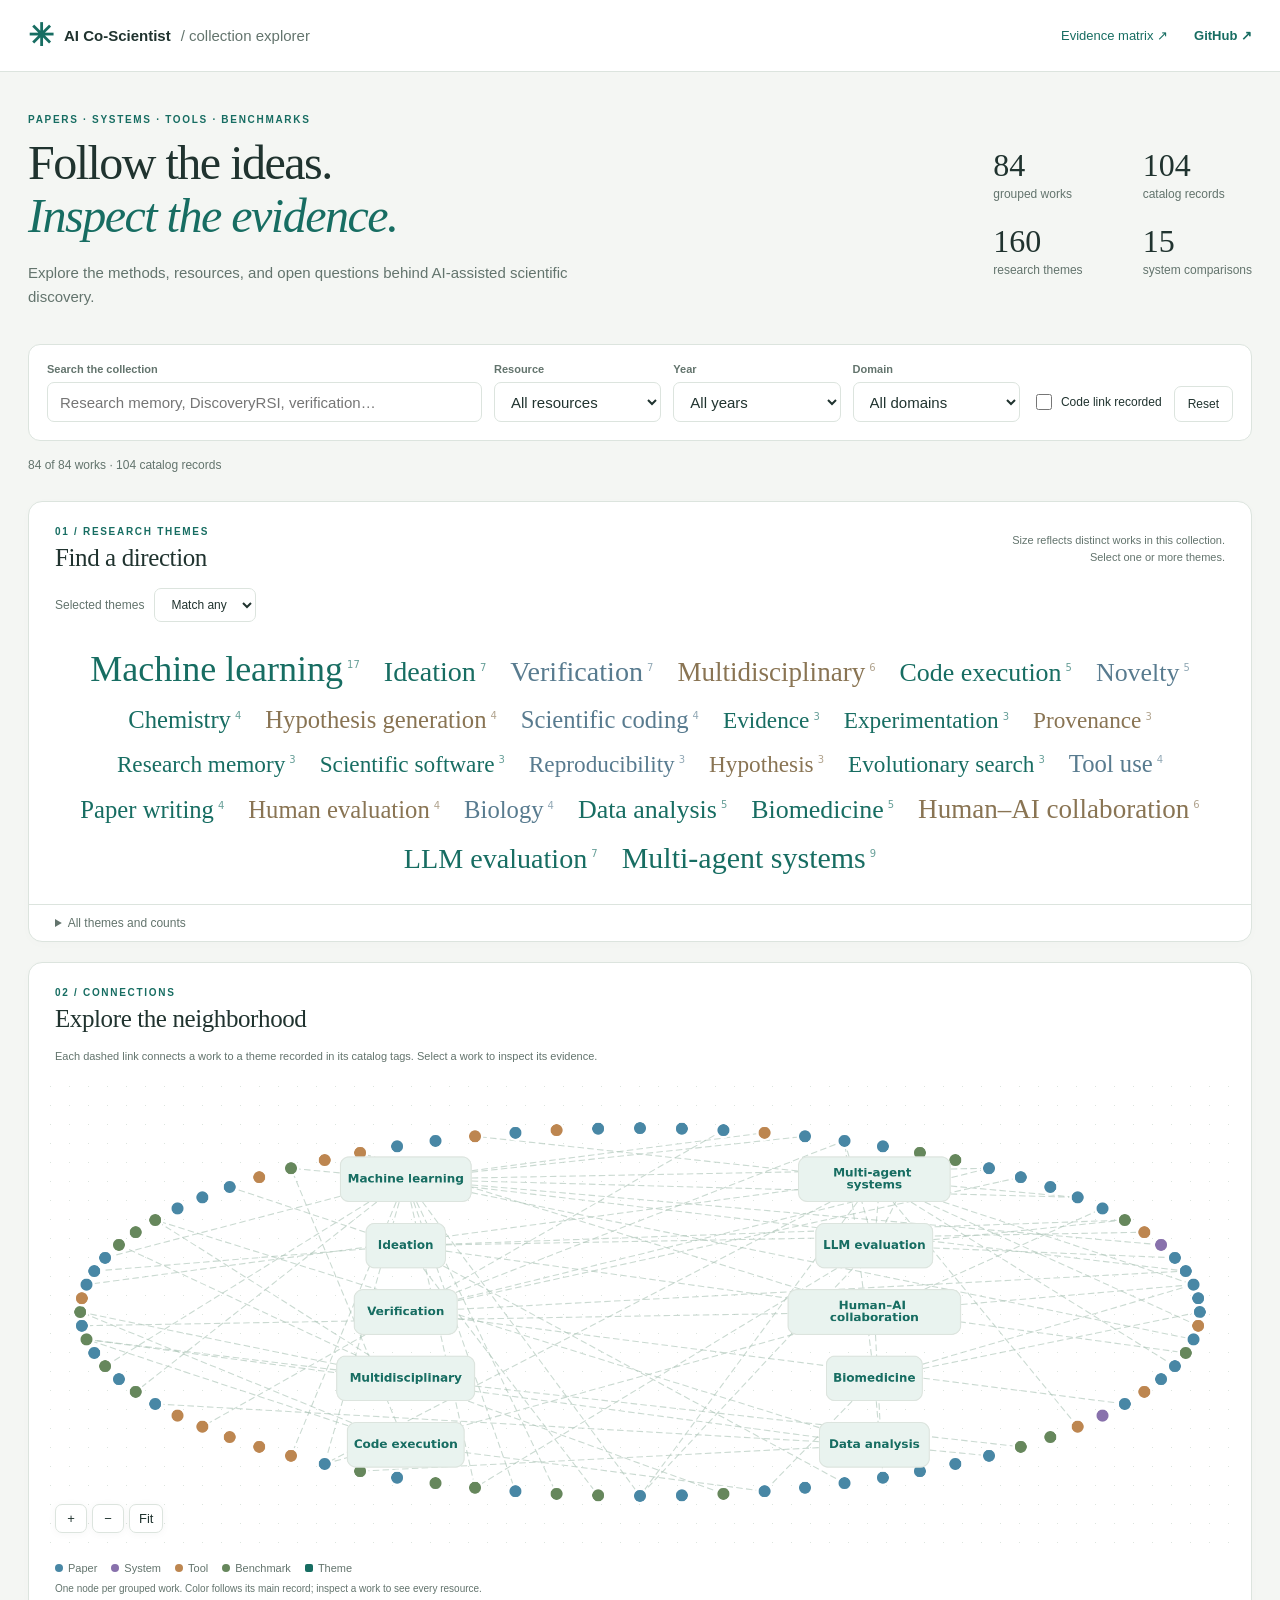
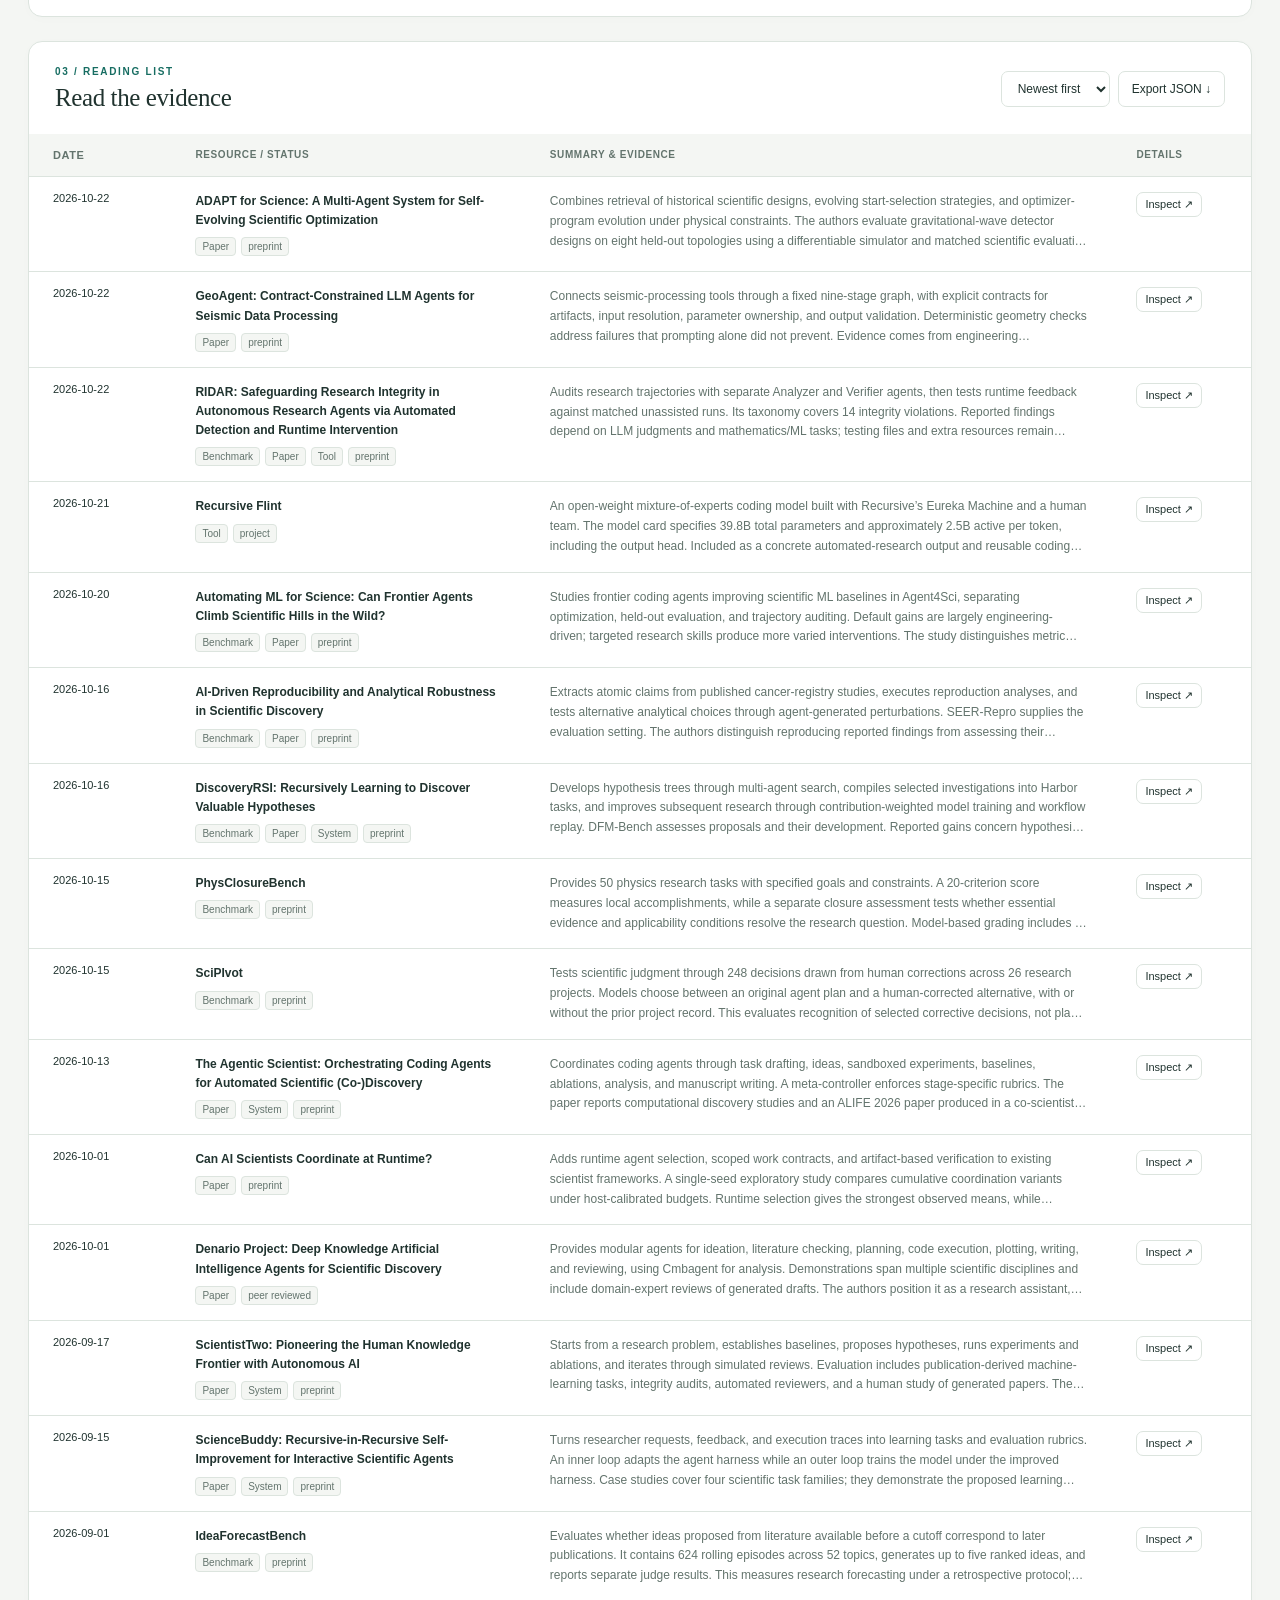
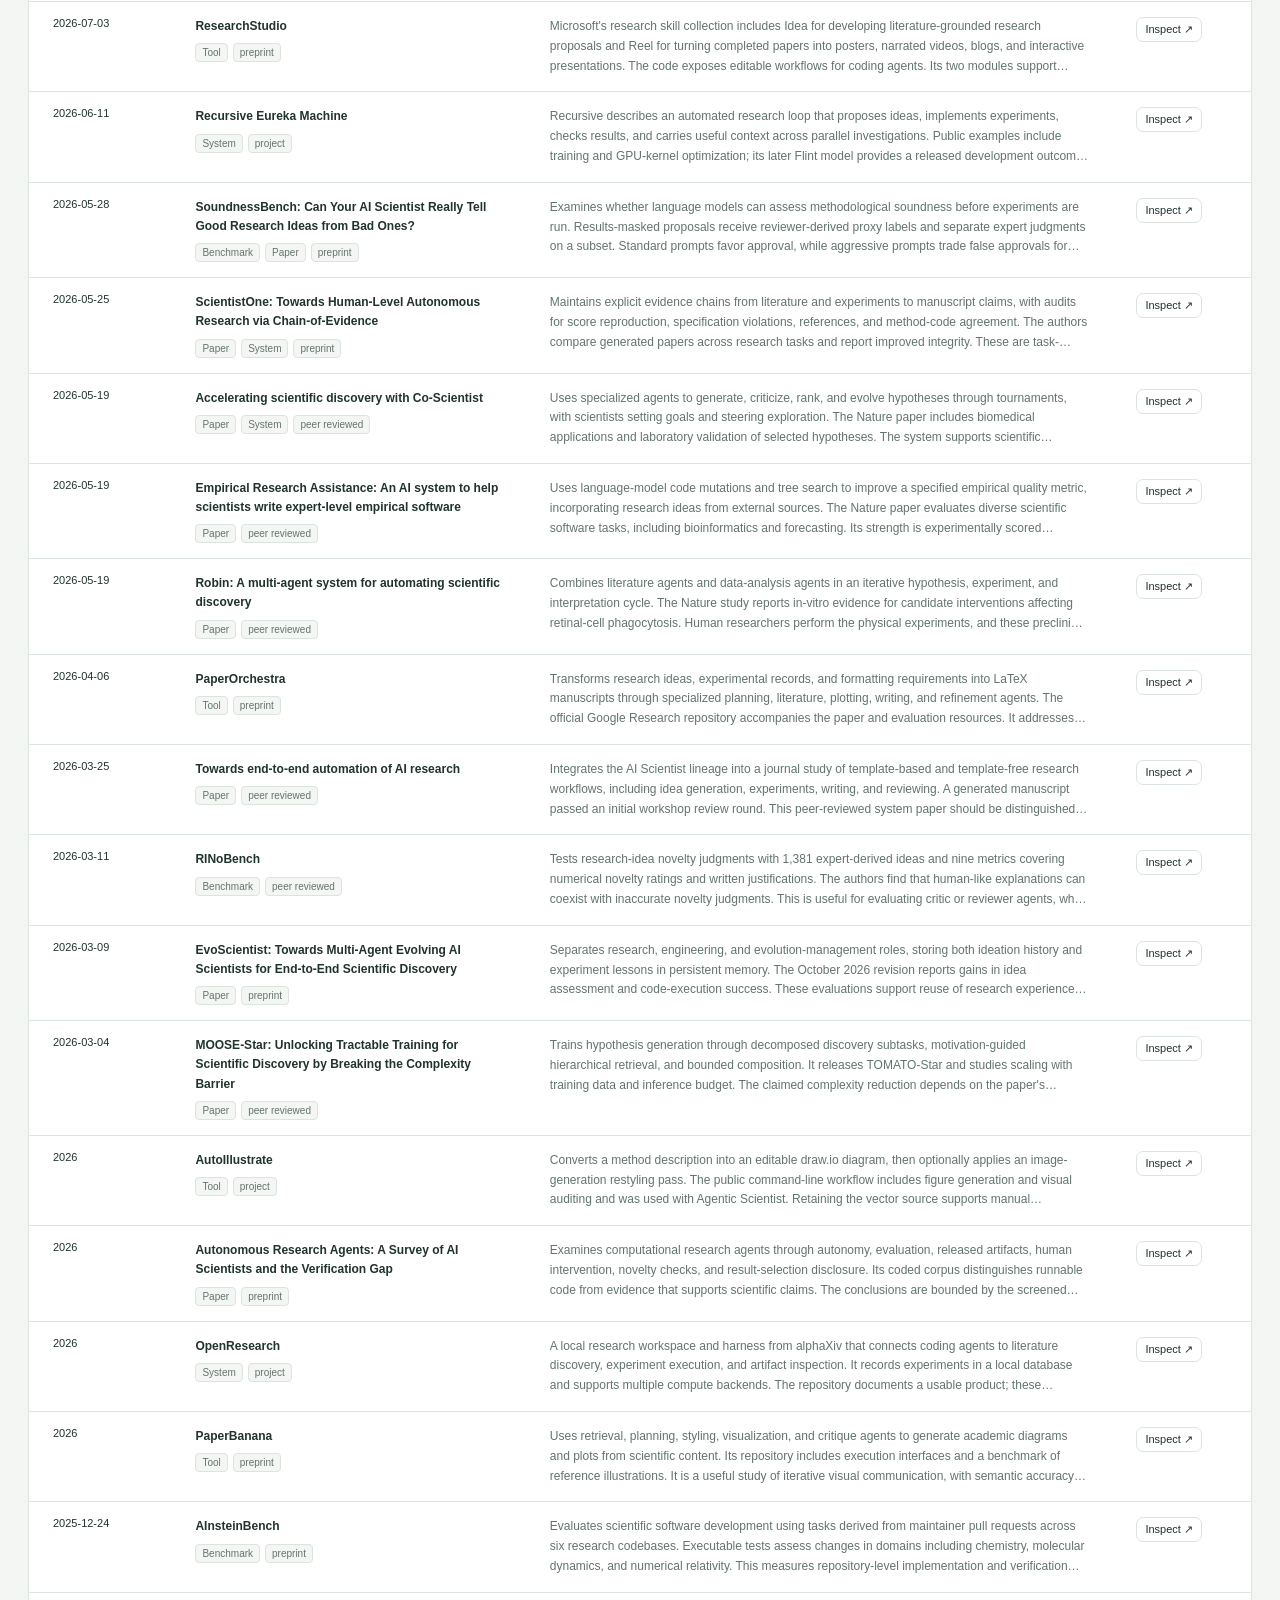
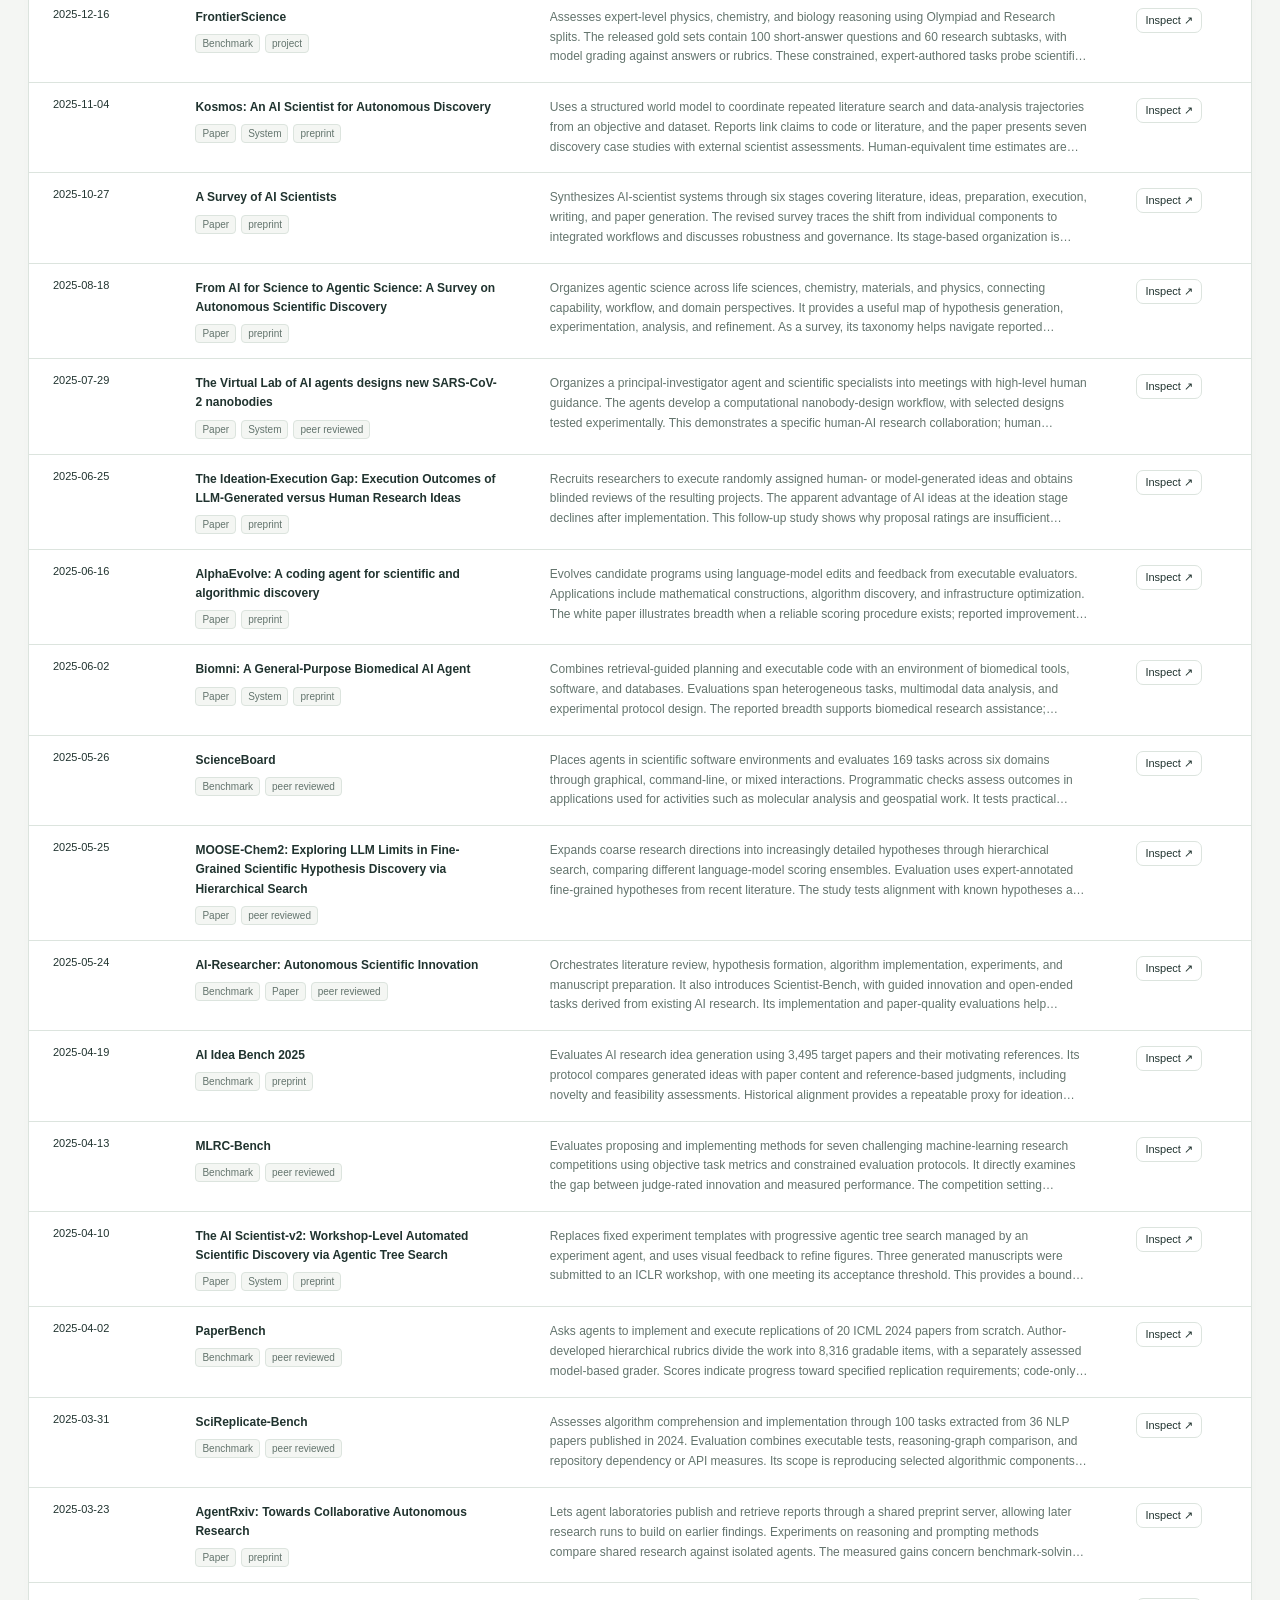
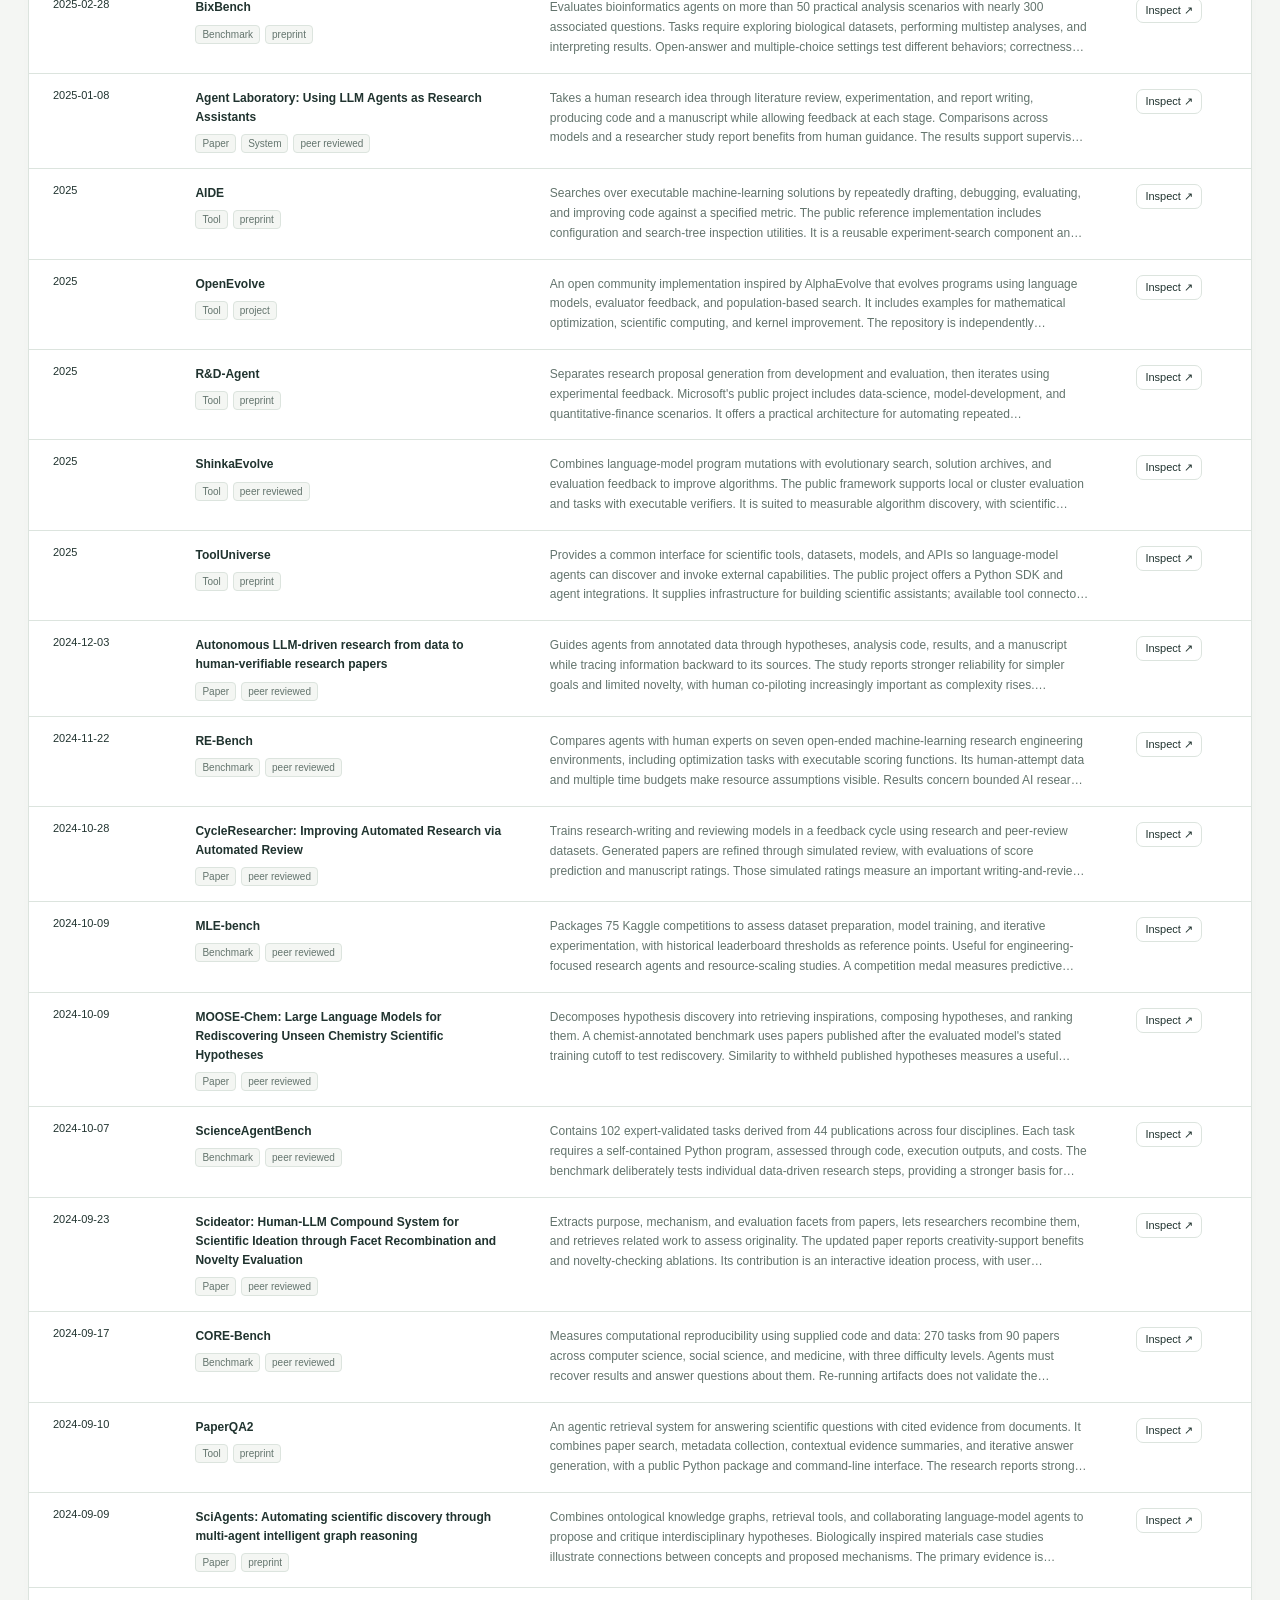
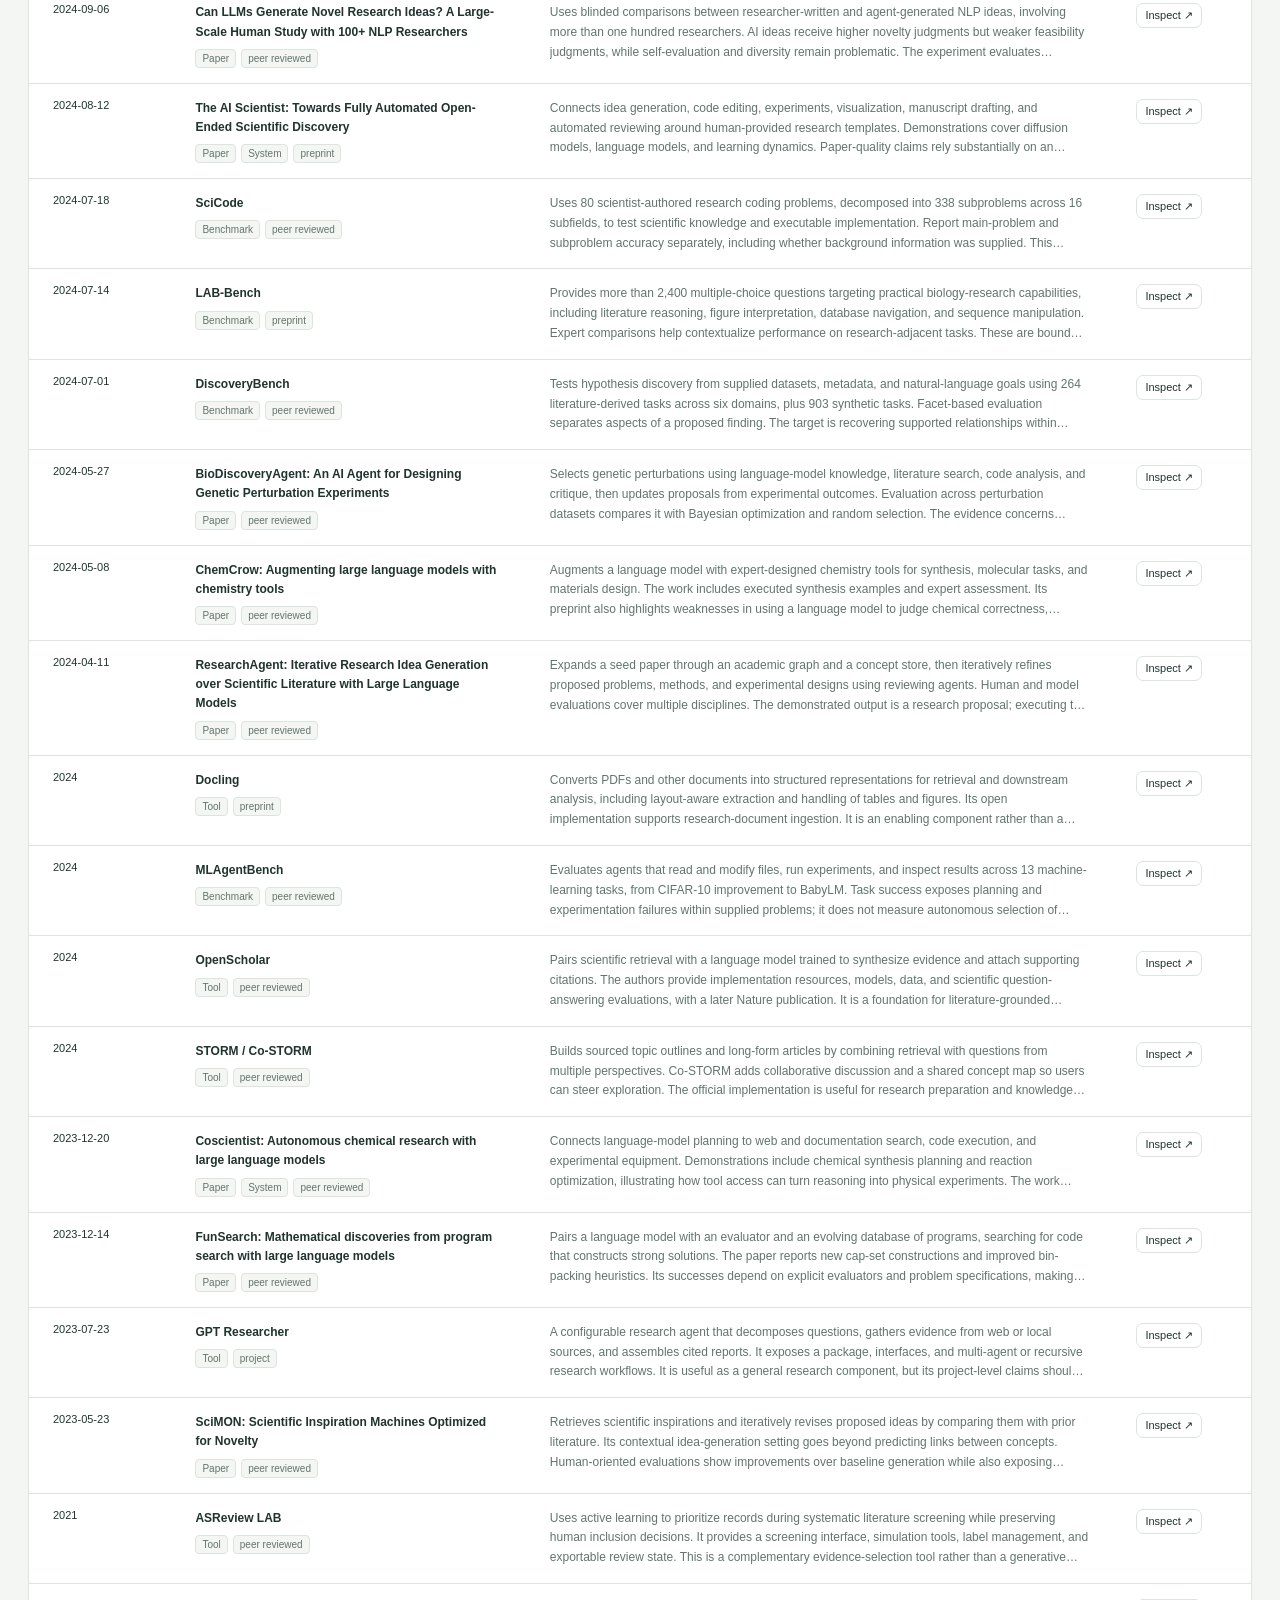
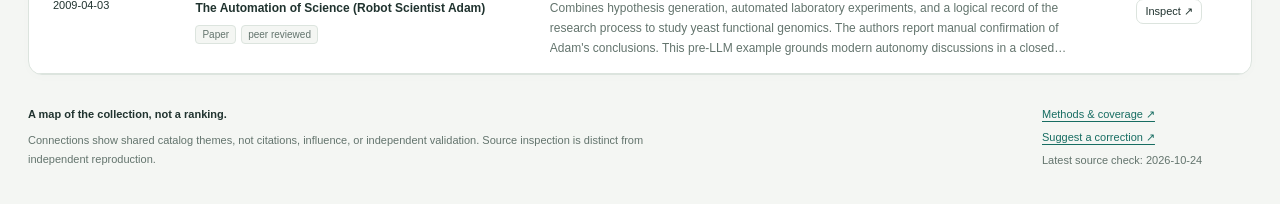
==== commit aeade4fe: "Keep catalog cross-references out of the research graph" ====
--- a/site/index.html
+++ b/site/index.html
@@ -6,9 +6,9 @@
 <meta name="color-scheme" content="light dark">
 <title>Explore · Awesome AI Co-Scientist</title>
 <link rel="icon" href="favicon.svg" type="image/svg+xml">
-<link rel="stylesheet" href="styles.css">
+<link rel="stylesheet" href="styles.css?v=theme-graph-2">
 <script defer src="vendor/cytoscape.min.js" integrity="sha384-lyd1lDWZ623YSUJ/wMQH50y+T81dWKJk7ZoFdYWXQS83b0+QpW0pgdfXEnQnXL/X"></script>
-<script type="module" src="app.mjs"></script>
+<script type="module" src="app.mjs?v=theme-graph-2"></script>
 </head>
 <body>
 <a class="skip" href="#results">Skip to results</a>
@@ -34,7 +34,7 @@
 </section>
 <div class="explore-grid">
 <section class="graph-card card" aria-labelledby="graph-heading">
-<div class="section-heading"><div><p class="eyebrow">02 / CONNECTIONS</p><h2 id="graph-heading">Explore the neighborhood</h2></div><label class="graph-mode"><span class="sr-only">Connection type</span><select id="mode"><option value="themes">Theme connections</option><option value="catalog">Catalog relationships</option></select></label></div>
+<div class="section-heading"><div><p class="eyebrow">02 / CONNECTIONS</p><h2 id="graph-heading">Explore the neighborhood</h2></div></div>
 <p id="graph-note" class="graph-note"></p>
 <div class="graph-shell"><div id="graph" role="img" aria-label="Interactive resource graph. The same works are available in the accessible results table below."></div><p id="graph-empty" class="graph-empty" hidden>No works match these filters.</p><div id="graph-tooltip" class="graph-tooltip" hidden></div><div class="graph-controls"><button id="zoom-in" aria-label="Zoom in">+</button><button id="zoom-out" aria-label="Zoom out">−</button><button id="fit" aria-label="Fit graph">Fit</button></div></div>
 <div class="legend"><span><i class="dot paper"></i>Paper</span><span><i class="dot system"></i>System</span><span><i class="dot tool"></i>Tool</span><span><i class="dot benchmark"></i>Benchmark</span><span><i class="dot theme"></i>Theme</span></div>
@@ -47,6 +47,6 @@
 <div class="table-scroll"><table><thead><tr><th>Date</th><th>Resource / status</th><th>Summary &amp; evidence</th><th>Details</th></tr></thead><tbody id="rows"></tbody></table></div>
 <p id="empty" class="empty" hidden>No matching works. Clear a filter or try a broader search.</p>
 </section>
-<footer><div><strong>A map of the collection, not a ranking.</strong><p>Theme connections come from catalog tags. Catalog links are curated associations, not automatically inferred citations. Source inspection is distinct from independent reproduction.</p></div><div><a href="https://github.com/duyvuleo/awesome-ai-co-scientist/blob/main/docs/explorer.md">Methods &amp; coverage ↗</a><a href="https://github.com/duyvuleo/awesome-ai-co-scientist/blob/main/CONTRIBUTING.md">Suggest a correction ↗</a><span id="source-date"></span></div></footer>
+<footer><div><strong>A map of the collection, not a ranking.</strong><p>Connections show shared catalog themes, not citations, influence, or independent validation. Source inspection is distinct from independent reproduction.</p></div><div><a href="https://github.com/duyvuleo/awesome-ai-co-scientist/blob/main/docs/explorer.md">Methods &amp; coverage ↗</a><a href="https://github.com/duyvuleo/awesome-ai-co-scientist/blob/main/CONTRIBUTING.md">Suggest a correction ↗</a><span id="source-date"></span></div></footer>
 </main>
 </body></html>
--- a/site/styles.css
+++ b/site/styles.css
@@ -1,9 +1,9 @@
 :root{color-scheme:light;--bg:#f4f6f3;--surface:#fff;--ink:#20332f;--muted:#63746d;--line:#dce4de;--edge:#aec5b8;--accent:#176d62;--accent-soft:#e9f3ef;--paper:#4887a5;--system:#8871ac;--tool:#bd8650;--benchmark:#66875c;--shadow:0 2px 12px #20332f04;font-family:Inter,ui-sans-serif,-apple-system,BlinkMacSystemFont,"Segoe UI",sans-serif;font-size:15px}
-*{box-sizing:border-box}body{margin:0;background:var(--bg);color:var(--ink)}a{color:var(--accent);text-underline-offset:3px}button,input,select{font:inherit}button,select{cursor:pointer}button{border:1px solid var(--line);border-radius:7px;padding:9px 13px;background:var(--surface);color:var(--ink)}button:hover{background:var(--accent-soft);border-color:var(--accent)}button:focus-visible,a:focus-visible,input:focus-visible,select:focus-visible,summary:focus-visible{outline:3px solid #42a996;outline-offset:3px}button:disabled{opacity:.45;cursor:default}[hidden]{display:none!important}.topbar{height:72px;border-bottom:1px solid var(--line);background:var(--surface);display:flex;align-items:center;justify-content:space-between;padding:0 max(28px,calc((100vw - 1400px)/2))}.brand{text-decoration:none;font-weight:650;color:var(--ink);display:flex;align-items:center;gap:10px}.brand-icon{font-size:31px;color:var(--accent)}.brand-label{font-weight:400;color:var(--muted)}nav{display:flex;gap:26px;font-size:13px}nav a{text-decoration:none}.repo-link{font-weight:650}main{max-width:1400px;margin:auto;padding:42px 28px 22px}.intro{display:flex;justify-content:space-between;align-items:center;gap:40px;margin-bottom:34px}.eyebrow{font-size:10px;letter-spacing:1.7px;font-weight:700;color:var(--accent);margin:0 0 12px}h1{font-family:Georgia,"Times New Roman",serif;font-size:48px;font-weight:400;line-height:1.1;letter-spacing:-1.5px;margin:0}h1 em{color:var(--accent);font-weight:400}.lede{color:var(--muted);max-width:570px;line-height:1.65;margin:18px 0 0}.collection-stats{display:grid;grid-template-columns:repeat(2,1fr);gap:22px 40px;min-width:250px}.collection-stats strong{font-family:Georgia,serif;font-size:32px;font-weight:400;display:block}.collection-stats span{font-size:12px;color:var(--muted)}.filters{display:flex;gap:12px;align-items:end;flex-wrap:wrap;background:var(--surface);border:1px solid var(--line);padding:18px;border-radius:12px}.filters label{display:flex;flex-direction:column;gap:7px;flex:1;min-width:112px}.filters label>span{font-size:11px;font-weight:600;color:var(--muted)}.filters .search-label{flex:2.6;min-width:240px}input[type=search],select{background:var(--surface);color:var(--ink);border:1px solid var(--line);border-radius:7px;height:40px;padding:0 12px;min-width:0}input[type=checkbox]{accent-color:var(--accent);width:16px;height:16px}.filters .check-label{flex:0 0 auto;flex-direction:row;align-items:center;min-height:40px;gap:6px;font-size:12px}.quiet{font-size:12px;white-space:nowrap;min-height:36px}.selection-line{min-height:48px;display:flex;align-items:center;justify-content:space-between;gap:15px;margin-bottom:12px}.selection-line p{font-size:12px;color:var(--muted)}#active-filters{display:flex;flex-wrap:wrap;gap:6px}#active-filters button{font-size:11px;padding:5px 9px;background:var(--accent-soft);color:var(--accent);border-radius:20px}.card{background:var(--surface);border:1px solid var(--line);border-radius:14px;box-shadow:var(--shadow);overflow:hidden}.section-heading{display:flex;justify-content:space-between;align-items:center;gap:20px;padding:24px 26px 8px}h2{font:400 25px Georgia,serif;letter-spacing:-.4px;margin:0}.section-heading .eyebrow{margin-bottom:7px}.section-heading>p{font-size:11px;line-height:1.6;color:var(--muted);text-align:right;margin:0}.themes{margin-bottom:20px}.cloud{display:flex;flex-wrap:wrap;align-items:baseline;justify-content:center;gap:6px 20px;padding:22px 38px 24px;min-height:145px}.cloud button{font-family:Georgia,serif;line-height:1.2;border:0;border-radius:6px;background:none;padding:4px 2px;color:var(--accent);transition:color .12s}.cloud button:nth-child(3n){color:#587b8f}.cloud button:nth-child(4n){color:#897453}.cloud button:hover,.cloud button[aria-pressed=true]{background:var(--accent-soft);box-shadow:0 2px 0 var(--accent);color:var(--accent)}.cloud sup{font:10px ui-sans-serif,system-ui;vertical-align:super;opacity:.65;margin-left:4px}.topic-details{border-top:1px solid var(--line);font-size:12px;padding:11px 26px;color:var(--muted)}summary{cursor:pointer}.topic-counts{display:grid;grid-template-columns:repeat(4,1fr);gap:7px;padding:16px 0}.topic-counts button{display:flex;justify-content:space-between;font-size:11px;text-align:left}.explore-grid{display:grid;grid-template-columns:minmax(0,1fr);gap:20px;margin-bottom:24px}.explore-grid.has-selection{grid-template-columns:minmax(0,1fr) 350px}.graph-mode select{font-size:12px;max-width:190px}.graph-note{margin:7px 26px 0;font-size:11px;color:var(--muted);line-height:1.6}.graph-shell{position:relative;margin:12px 12px 0;border-radius:8px;background-image:radial-gradient(var(--line) .7px,transparent .7px);background-size:19px 19px}#graph{height:470px;width:100%}.graph-controls{position:absolute;bottom:14px;left:14px;display:flex;gap:5px}.graph-controls button{min-width:32px;padding:6px 9px;font-size:13px;box-shadow:0 1px 8px #20332f0a}.graph-empty{position:absolute;top:42%;width:100%;text-align:center;color:var(--muted)}.graph-tooltip{position:absolute;top:12px;left:12px;right:12px;pointer-events:none;background:var(--surface);border:1px solid var(--line);border-radius:6px;padding:8px 10px;font-size:12px;z-index:2}.legend{display:flex;gap:14px;flex-wrap:wrap;padding:15px 26px 7px;font-size:11px;color:var(--muted)}.legend span{display:flex;align-items:center;gap:5px}.dot{display:inline-block;width:8px;height:8px;border-radius:50%;background:var(--muted)}.paper{background:var(--paper)}.system{background:var(--system)}.tool{background:var(--tool)}.benchmark{background:var(--benchmark)}.theme{background:var(--accent);border-radius:2px}.graph-foot{margin:0;padding:0 26px 19px;font-size:10px;color:var(--muted);line-height:1.6}.inspector{padding:25px;max-height:650px;overflow:auto}.inspector h2{font-size:24px;line-height:1.3}.inspector h3{font-size:13px;margin:22px 0 9px}.inspector p{font-size:12px;line-height:1.75;color:var(--muted)}.inspector .detail-summary{font-size:13px;color:var(--ink)}.detail-top{display:flex;justify-content:space-between;align-items:center}.detail-top button{border:0;padding:2px 7px;font-size:22px}.chips{display:flex;flex-wrap:wrap;gap:5px;margin:12px 0}.chip{display:inline-flex;border:1px solid var(--line);border-radius:4px;padding:3px 6px;font-size:10px;color:var(--muted);background:var(--bg)}.detail-actions{display:flex;gap:8px;flex-wrap:wrap;margin:15px 0}.detail-actions a,.detail-actions button{font-size:11px;padding:7px 10px;border:1px solid var(--line);border-radius:5px;text-decoration:none;display:inline-block;background:var(--surface)}.detail-actions .primary{background:var(--accent);color:white;border-color:var(--accent)}.record{padding:13px 0;border-top:1px solid var(--line)}.record summary{font-size:12px;color:var(--ink);font-weight:600;line-height:1.5}.record ul{padding-left:18px;font-size:11px;line-height:1.7}.record .source-meta{font-size:10px}.detail-tags{display:flex;flex-wrap:wrap;gap:5px}.detail-tags button{padding:5px 7px;font-size:10px;border-radius:20px;color:var(--accent)}.capability{margin:12px 0;border-left:2px solid #bfd3c9;padding-left:10px}.capability strong{font-size:11px}.capability p{margin:4px 0;font-size:11px}.capability small{color:var(--muted);font-size:10px}.results .section-heading{padding-bottom:22px}.table-controls{display:flex;align-items:center;gap:8px}.table-controls select{font-size:12px;height:36px}.table-scroll{overflow:auto}table{border-collapse:collapse;width:100%;font-size:12px}thead{background:var(--bg);font-size:10px;text-transform:uppercase;letter-spacing:.6px;text-align:left;color:var(--muted)}th,td{padding:15px 24px;border-bottom:1px solid var(--line);vertical-align:top}th:first-child,td:first-child{width:100px;white-space:nowrap;font-size:11px;font-variant-numeric:tabular-nums}td:nth-child(2){width:29%}td:nth-child(3){width:48%;line-height:1.65;color:var(--muted)}td:last-child{width:90px}td .work-name{padding:0;border:0;background:none;text-align:left;color:var(--ink);font-weight:600;line-height:1.6}td .work-name:hover{color:var(--accent)}td .chips{margin:7px 0 0}tr.is-selected{background:var(--accent-soft)}td .inspect{padding:5px 8px;font-size:11px}td .summary-clamp{display:-webkit-box;-webkit-line-clamp:3;-webkit-box-orient:vertical;overflow:hidden}.empty{padding:20px 26px;color:var(--muted)}footer{display:flex;gap:40px;justify-content:space-between;padding:30px 0 6px;font-size:11px;color:var(--muted);line-height:1.7}footer>div:first-child{max-width:660px}footer strong{font-weight:600;color:var(--ink)}footer p{margin:7px 0}footer>div:last-child{display:flex;flex-direction:column;gap:4px;min-width:210px}.error{padding:20px;border:1px solid #c0826d;border-radius:8px;margin:20px 0}.skip{position:absolute;left:12px;top:-60px;background:white;padding:12px;z-index:10}.skip:focus{top:10px}.sr-only{position:absolute;width:1px;height:1px;padding:0;overflow:hidden;clip:rect(0,0,0,0);white-space:nowrap}
+*{box-sizing:border-box}body{margin:0;background:var(--bg);color:var(--ink)}a{color:var(--accent);text-underline-offset:3px}button,input,select{font:inherit}button,select{cursor:pointer}button{border:1px solid var(--line);border-radius:7px;padding:9px 13px;background:var(--surface);color:var(--ink)}button:hover{background:var(--accent-soft);border-color:var(--accent)}button:focus-visible,a:focus-visible,input:focus-visible,select:focus-visible,summary:focus-visible{outline:3px solid #42a996;outline-offset:3px}button:disabled{opacity:.45;cursor:default}[hidden]{display:none!important}.topbar{height:72px;border-bottom:1px solid var(--line);background:var(--surface);display:flex;align-items:center;justify-content:space-between;padding:0 max(28px,calc((100vw - 1400px)/2))}.brand{text-decoration:none;font-weight:650;color:var(--ink);display:flex;align-items:center;gap:10px}.brand-icon{font-size:31px;color:var(--accent)}.brand-label{font-weight:400;color:var(--muted)}nav{display:flex;gap:26px;font-size:13px}nav a{text-decoration:none}.repo-link{font-weight:650}main{max-width:1400px;margin:auto;padding:42px 28px 22px}.intro{display:flex;justify-content:space-between;align-items:center;gap:40px;margin-bottom:34px}.eyebrow{font-size:10px;letter-spacing:1.7px;font-weight:700;color:var(--accent);margin:0 0 12px}h1{font-family:Georgia,"Times New Roman",serif;font-size:48px;font-weight:400;line-height:1.1;letter-spacing:-1.5px;margin:0}h1 em{color:var(--accent);font-weight:400}.lede{color:var(--muted);max-width:570px;line-height:1.65;margin:18px 0 0}.collection-stats{display:grid;grid-template-columns:repeat(2,1fr);gap:22px 40px;min-width:250px}.collection-stats strong{font-family:Georgia,serif;font-size:32px;font-weight:400;display:block}.collection-stats span{font-size:12px;color:var(--muted)}.filters{display:flex;gap:12px;align-items:end;flex-wrap:wrap;background:var(--surface);border:1px solid var(--line);padding:18px;border-radius:12px}.filters label{display:flex;flex-direction:column;gap:7px;flex:1;min-width:112px}.filters label>span{font-size:11px;font-weight:600;color:var(--muted)}.filters .search-label{flex:2.6;min-width:240px}input[type=search],select{background:var(--surface);color:var(--ink);border:1px solid var(--line);border-radius:7px;height:40px;padding:0 12px;min-width:0}input[type=checkbox]{accent-color:var(--accent);width:16px;height:16px}.filters .check-label{flex:0 0 auto;flex-direction:row;align-items:center;min-height:40px;gap:6px;font-size:12px}.quiet{font-size:12px;white-space:nowrap;min-height:36px}.selection-line{min-height:48px;display:flex;align-items:center;justify-content:space-between;gap:15px;margin-bottom:12px}.selection-line p{font-size:12px;color:var(--muted)}#active-filters{display:flex;flex-wrap:wrap;gap:6px}#active-filters button{font-size:11px;padding:5px 9px;background:var(--accent-soft);color:var(--accent);border-radius:20px}.card{background:var(--surface);border:1px solid var(--line);border-radius:14px;box-shadow:var(--shadow);overflow:hidden}.section-heading{display:flex;justify-content:space-between;align-items:center;gap:20px;padding:24px 26px 8px}h2{font:400 25px Georgia,serif;letter-spacing:-.4px;margin:0}.section-heading .eyebrow{margin-bottom:7px}.section-heading>p{font-size:11px;line-height:1.6;color:var(--muted);text-align:right;margin:0}.themes{margin-bottom:20px}.cloud{display:flex;flex-wrap:wrap;align-items:baseline;justify-content:center;gap:6px 20px;padding:22px 38px 24px;min-height:145px}.cloud button{font-family:Georgia,serif;line-height:1.2;border:0;border-radius:6px;background:none;padding:4px 2px;color:var(--accent);transition:color .12s}.cloud button:nth-child(3n){color:#587b8f}.cloud button:nth-child(4n){color:#897453}.cloud button:hover,.cloud button[aria-pressed=true]{background:var(--accent-soft);box-shadow:0 2px 0 var(--accent);color:var(--accent)}.cloud sup{font:10px ui-sans-serif,system-ui;vertical-align:super;opacity:.65;margin-left:4px}.topic-details{border-top:1px solid var(--line);font-size:12px;padding:11px 26px;color:var(--muted)}summary{cursor:pointer}.topic-counts{display:grid;grid-template-columns:repeat(4,1fr);gap:7px;padding:16px 0}.topic-counts button{display:flex;justify-content:space-between;font-size:11px;text-align:left}.explore-grid{display:grid;grid-template-columns:minmax(0,1fr);gap:20px;margin-bottom:24px}.explore-grid.has-selection{grid-template-columns:minmax(0,1fr) 350px}.graph-note{margin:7px 26px 0;font-size:11px;color:var(--muted);line-height:1.6}.graph-shell{position:relative;margin:12px 12px 0;border-radius:8px;background-image:radial-gradient(var(--line) .7px,transparent .7px);background-size:19px 19px}#graph{height:470px;width:100%}.graph-controls{position:absolute;bottom:14px;left:14px;display:flex;gap:5px}.graph-controls button{min-width:32px;padding:6px 9px;font-size:13px;box-shadow:0 1px 8px #20332f0a}.graph-empty{position:absolute;top:42%;width:100%;text-align:center;color:var(--muted)}.graph-tooltip{position:absolute;top:12px;left:12px;right:12px;pointer-events:none;background:var(--surface);border:1px solid var(--line);border-radius:6px;padding:8px 10px;font-size:12px;z-index:2}.legend{display:flex;gap:14px;flex-wrap:wrap;padding:15px 26px 7px;font-size:11px;color:var(--muted)}.legend span{display:flex;align-items:center;gap:5px}.dot{display:inline-block;width:8px;height:8px;border-radius:50%;background:var(--muted)}.paper{background:var(--paper)}.system{background:var(--system)}.tool{background:var(--tool)}.benchmark{background:var(--benchmark)}.theme{background:var(--accent);border-radius:2px}.graph-foot{margin:0;padding:0 26px 19px;font-size:10px;color:var(--muted);line-height:1.6}.inspector{padding:25px;max-height:650px;overflow:auto}.inspector h2{font-size:24px;line-height:1.3}.inspector h3{font-size:13px;margin:22px 0 9px}.inspector p{font-size:12px;line-height:1.75;color:var(--muted)}.inspector .detail-summary{font-size:13px;color:var(--ink)}.detail-top{display:flex;justify-content:space-between;align-items:center}.detail-top button{border:0;padding:2px 7px;font-size:22px}.chips{display:flex;flex-wrap:wrap;gap:5px;margin:12px 0}.chip{display:inline-flex;border:1px solid var(--line);border-radius:4px;padding:3px 6px;font-size:10px;color:var(--muted);background:var(--bg)}.detail-actions{display:flex;gap:8px;flex-wrap:wrap;margin:15px 0}.detail-actions a,.detail-actions button{font-size:11px;padding:7px 10px;border:1px solid var(--line);border-radius:5px;text-decoration:none;display:inline-block;background:var(--surface)}.detail-actions .primary{background:var(--accent);color:white;border-color:var(--accent)}.record{padding:13px 0;border-top:1px solid var(--line)}.record summary{font-size:12px;color:var(--ink);font-weight:600;line-height:1.5}.record ul{padding-left:18px;font-size:11px;line-height:1.7}.record .source-meta{font-size:10px}.detail-tags{display:flex;flex-wrap:wrap;gap:5px}.detail-tags button{padding:5px 7px;font-size:10px;border-radius:20px;color:var(--accent)}.capability{margin:12px 0;border-left:2px solid #bfd3c9;padding-left:10px}.capability strong{font-size:11px}.capability p{margin:4px 0;font-size:11px}.capability small{color:var(--muted);font-size:10px}.results .section-heading{padding-bottom:22px}.table-controls{display:flex;align-items:center;gap:8px}.table-controls select{font-size:12px;height:36px}.table-scroll{overflow:auto}table{border-collapse:collapse;width:100%;font-size:12px}thead{background:var(--bg);font-size:10px;text-transform:uppercase;letter-spacing:.6px;text-align:left;color:var(--muted)}th,td{padding:15px 24px;border-bottom:1px solid var(--line);vertical-align:top}th:first-child,td:first-child{width:100px;white-space:nowrap;font-size:11px;font-variant-numeric:tabular-nums}td:nth-child(2){width:29%}td:nth-child(3){width:48%;line-height:1.65;color:var(--muted)}td:last-child{width:90px}td .work-name{padding:0;border:0;background:none;text-align:left;color:var(--ink);font-weight:600;line-height:1.6}td .work-name:hover{color:var(--accent)}td .chips{margin:7px 0 0}tr.is-selected{background:var(--accent-soft)}td .inspect{padding:5px 8px;font-size:11px}td .summary-clamp{display:-webkit-box;-webkit-line-clamp:3;-webkit-box-orient:vertical;overflow:hidden}.empty{padding:20px 26px;color:var(--muted)}footer{display:flex;gap:40px;justify-content:space-between;padding:30px 0 6px;font-size:11px;color:var(--muted);line-height:1.7}footer>div:first-child{max-width:660px}footer strong{font-weight:600;color:var(--ink)}footer p{margin:7px 0}footer>div:last-child{display:flex;flex-direction:column;gap:4px;min-width:210px}.error{padding:20px;border:1px solid #c0826d;border-radius:8px;margin:20px 0}.skip{position:absolute;left:12px;top:-60px;background:white;padding:12px;z-index:10}.skip:focus{top:10px}.sr-only{position:absolute;width:1px;height:1px;padding:0;overflow:hidden;clip:rect(0,0,0,0);white-space:nowrap}
 @media(prefers-color-scheme:dark){:root{color-scheme:dark;--bg:#111c19;--surface:#192723;--ink:#e1e9e3;--muted:#a0b4aa;--line:#33483e;--edge:#789583;--accent:#80cfb8;--accent-soft:#243e33;--paper:#80b6d0;--system:#b4a0d5;--tool:#d2ac75;--benchmark:#a4c38f}.cloud button:nth-child(3n){color:#91b8cb}.cloud button:nth-child(4n){color:#c5ac88}.detail-actions .primary{color:#132b23}.empty-detail .motif{color:#49725e}}
 @media(min-width:1550px){#graph{height:500px}}
 @media(max-width:1050px){.explore-grid{grid-template-columns:minmax(0,1fr) 310px}.brand-label{display:none}.collection-stats{gap:18px 25px;min-width:220px}.filters .search-label{min-width:220px}.topic-counts{grid-template-columns:repeat(3,1fr)}}
-@media(max-width:780px){.topbar{height:62px;padding:0 20px}nav{gap:16px}nav a:first-child{display:none}main{padding:28px 16px}.intro{display:block;margin-bottom:24px}h1{font-size:39px}.lede{font-size:13px}.collection-stats{display:flex;justify-content:space-between;margin-top:25px;gap:10px}.collection-stats strong{font-size:25px}.collection-stats span{font-size:10px}.filters{padding:13px;gap:10px}.filters .search-label{flex:1 0 100%}.filters label{min-width:85px}.filters .check-label{font-size:11px}.selection-line{align-items:flex-start;flex-direction:column;gap:0;padding:8px 0}.section-heading{padding:20px 18px 7px;align-items:flex-start;gap:12px}h2{font-size:22px}.section-heading>p{display:none}.cloud{padding:16px 18px 22px;gap:7px 12px}.cloud button{font-size:min(var(--word-size),26px)!important}.topic-counts{grid-template-columns:repeat(2,1fr)}.explore-grid{display:flex;flex-direction:column}.inspector{max-height:none}#graph{height:390px}.graph-mode select{max-width:155px;font-size:11px}.graph-note{margin:9px 18px 0}.legend{gap:10px;padding-left:18px}.graph-foot{padding-left:18px}.table-controls{flex-direction:column;align-items:stretch}.results table{min-width:640px}th,td{padding:13px 16px}footer{flex-direction:column;gap:12px}.results .section-heading{padding-bottom:16px}}
+@media(max-width:780px){.topbar{height:62px;padding:0 20px}nav{gap:16px}nav a:first-child{display:none}main{padding:28px 16px}.intro{display:block;margin-bottom:24px}h1{font-size:39px}.lede{font-size:13px}.collection-stats{display:flex;justify-content:space-between;margin-top:25px;gap:10px}.collection-stats strong{font-size:25px}.collection-stats span{font-size:10px}.filters{padding:13px;gap:10px}.filters .search-label{flex:1 0 100%}.filters label{min-width:85px}.filters .check-label{font-size:11px}.selection-line{align-items:flex-start;flex-direction:column;gap:0;padding:8px 0}.section-heading{padding:20px 18px 7px;align-items:flex-start;gap:12px}h2{font-size:22px}.section-heading>p{display:none}.cloud{padding:16px 18px 22px;gap:7px 12px}.cloud button{font-size:min(var(--word-size),26px)!important}.topic-counts{grid-template-columns:repeat(2,1fr)}.explore-grid{display:flex;flex-direction:column}.inspector{max-height:none}#graph{height:390px}.graph-note{margin:9px 18px 0}.legend{gap:10px;padding-left:18px}.graph-foot{padding-left:18px}.table-controls{flex-direction:column;align-items:stretch}.results table{min-width:640px}th,td{padding:13px 16px}footer{flex-direction:column;gap:12px}.results .section-heading{padding-bottom:16px}}
 @media(prefers-reduced-motion:reduce){*{scroll-behavior:auto!important;transition:none!important}}
 
 @media(max-width:780px){.filters label{flex:1 0 calc(50% - 10px);min-width:0}.filters .search-label{flex-basis:100%}.filters .check-label{flex:1 0 auto}}
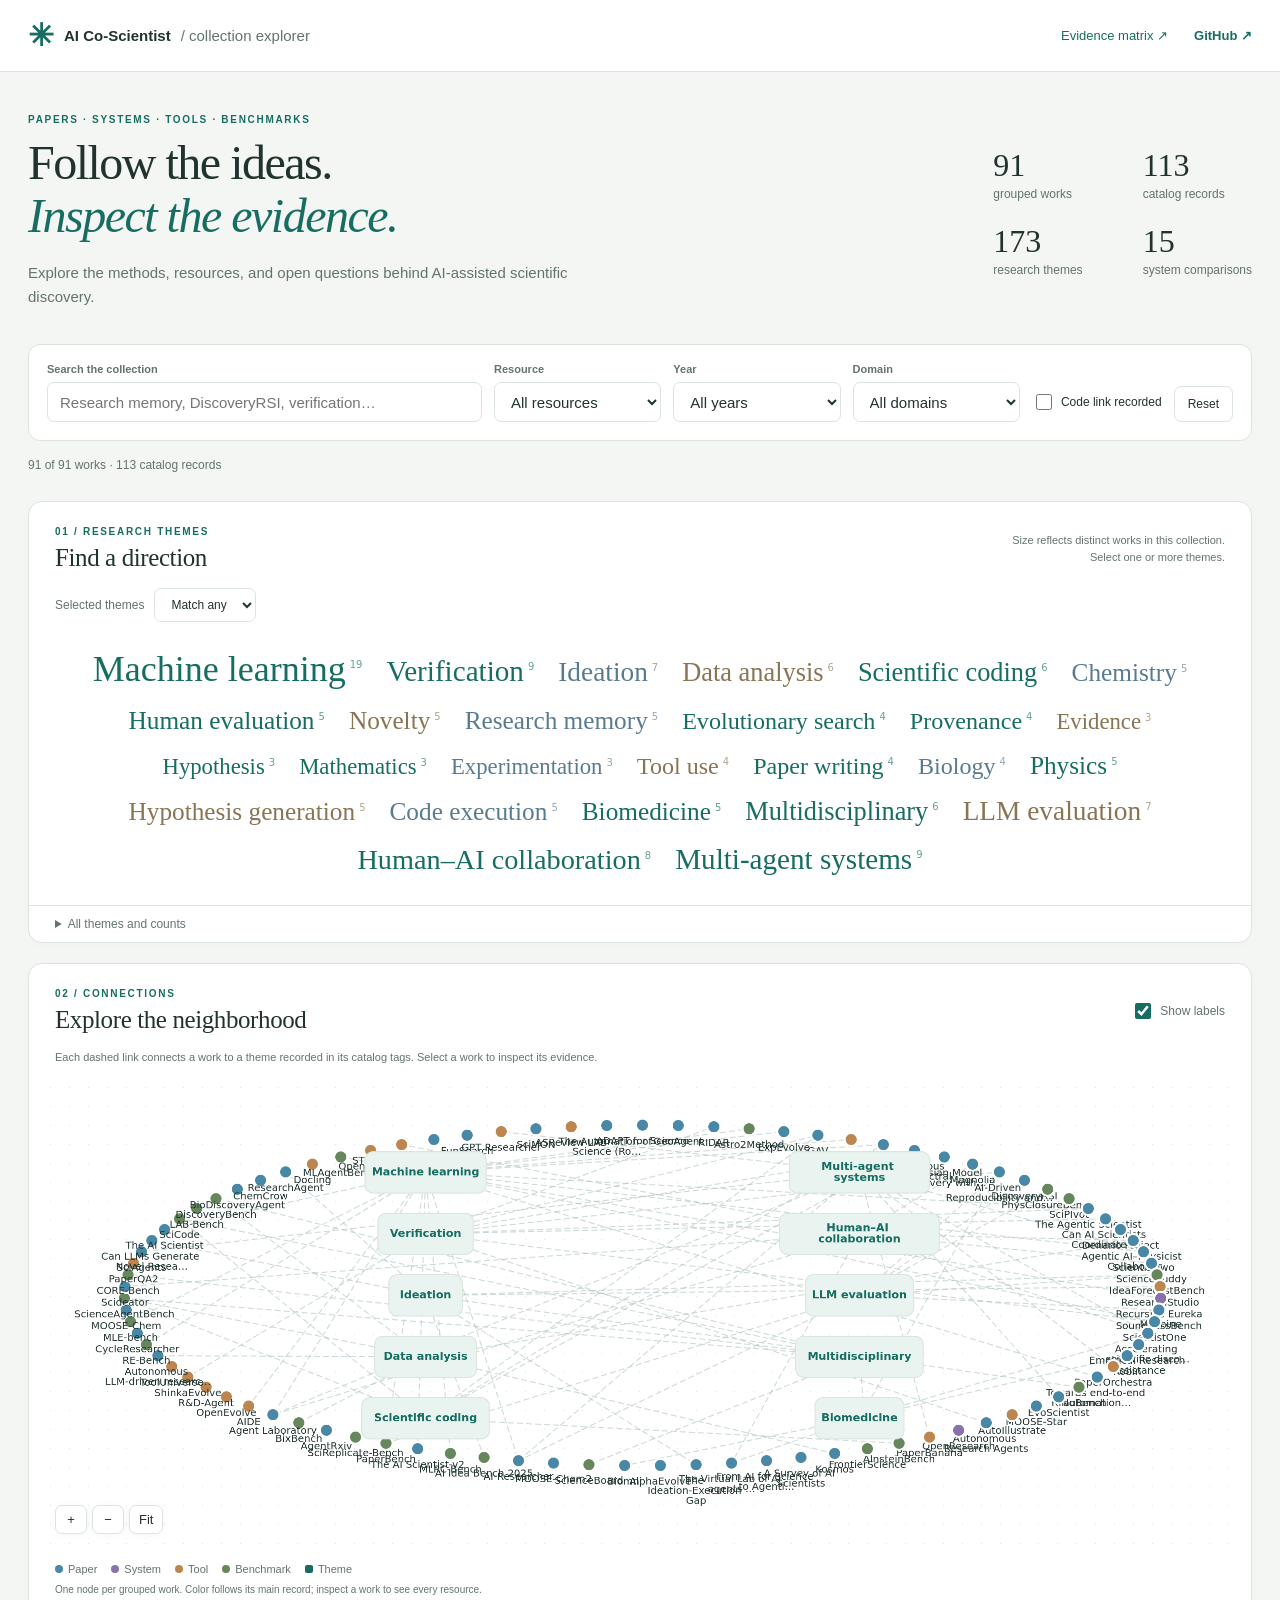
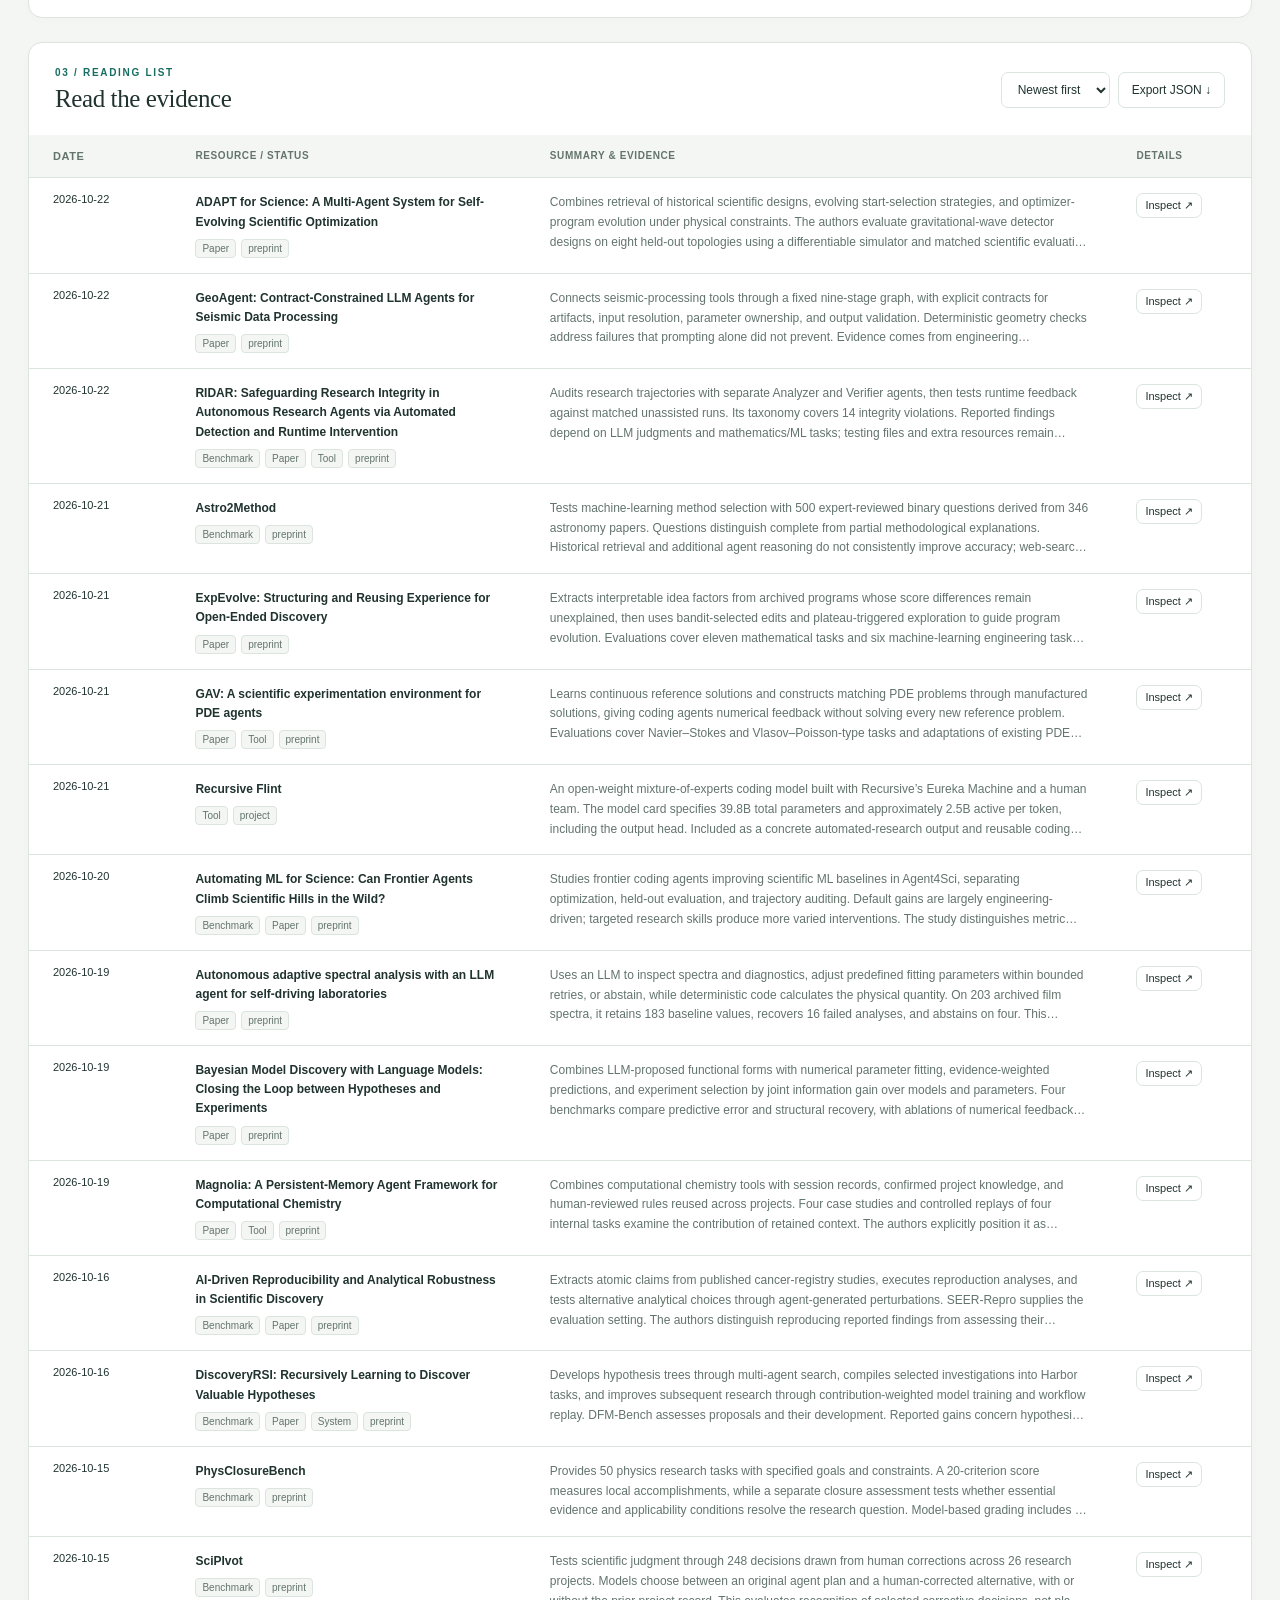
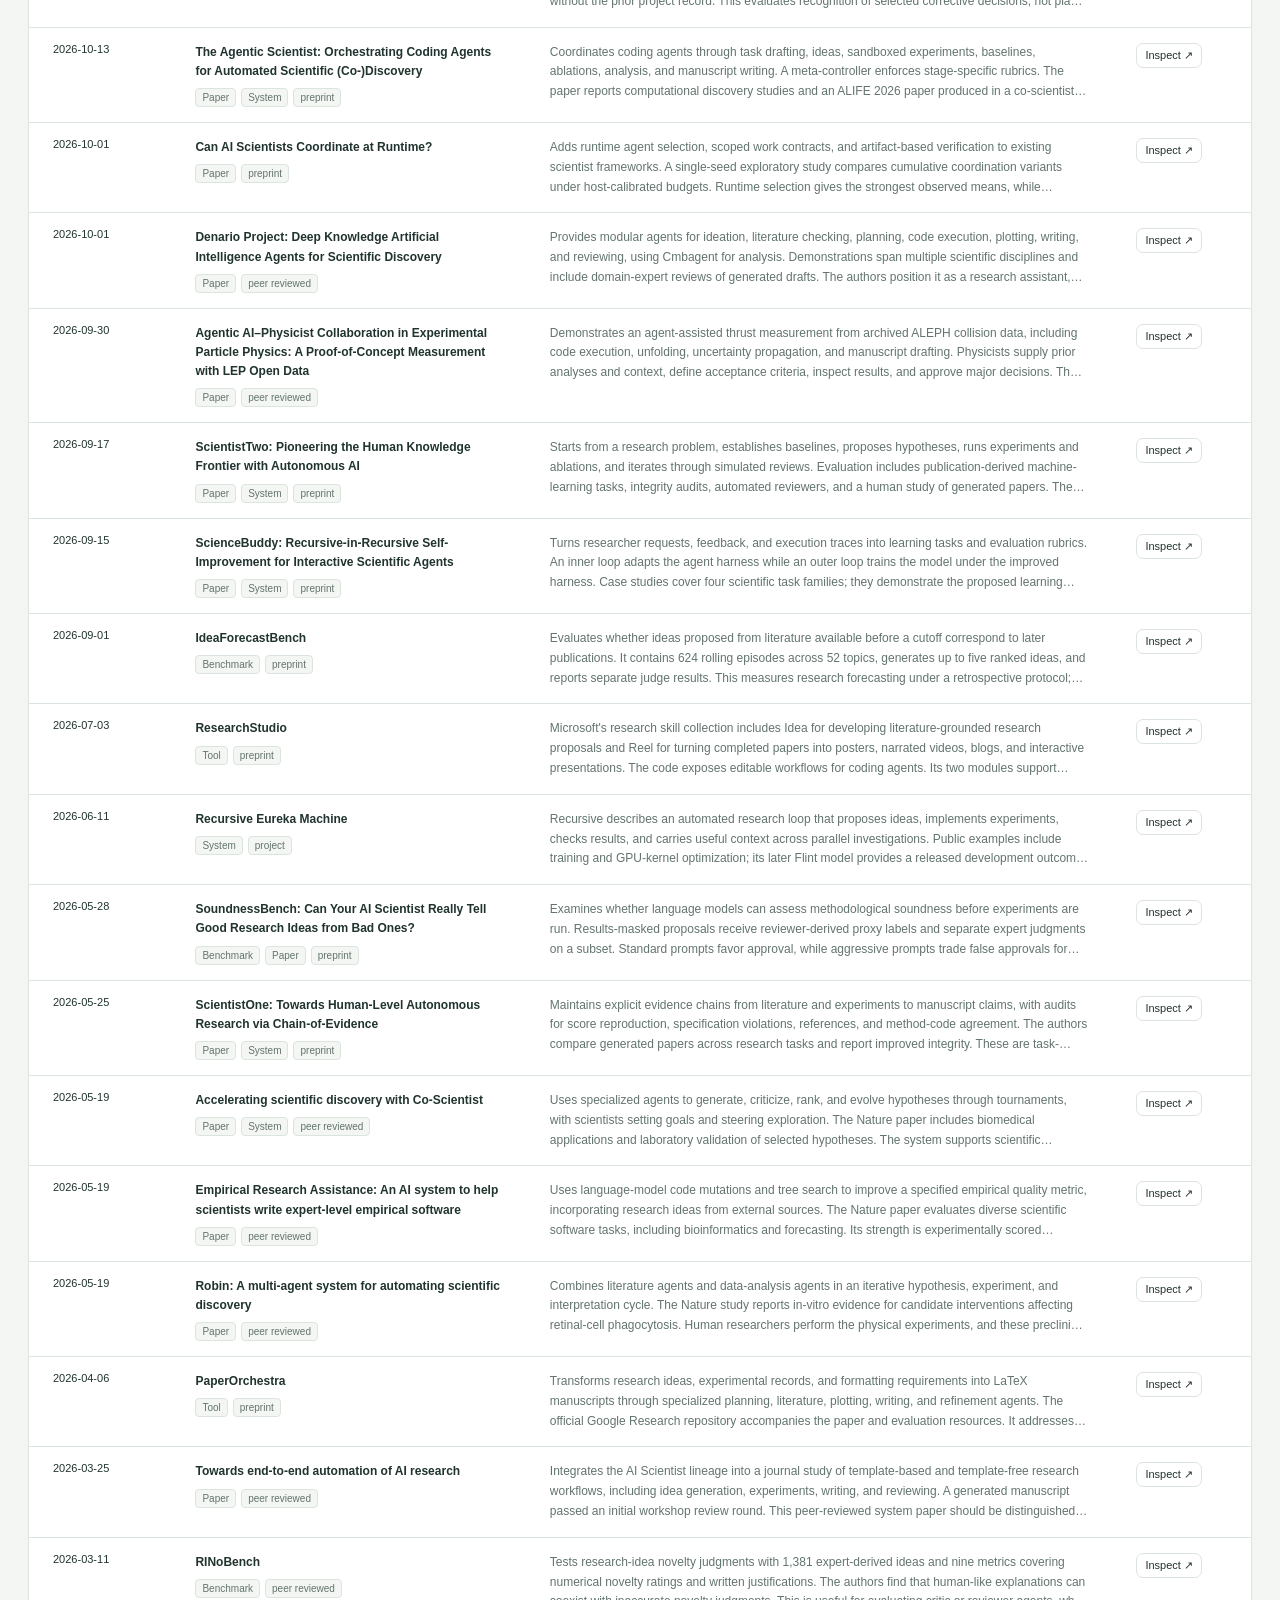
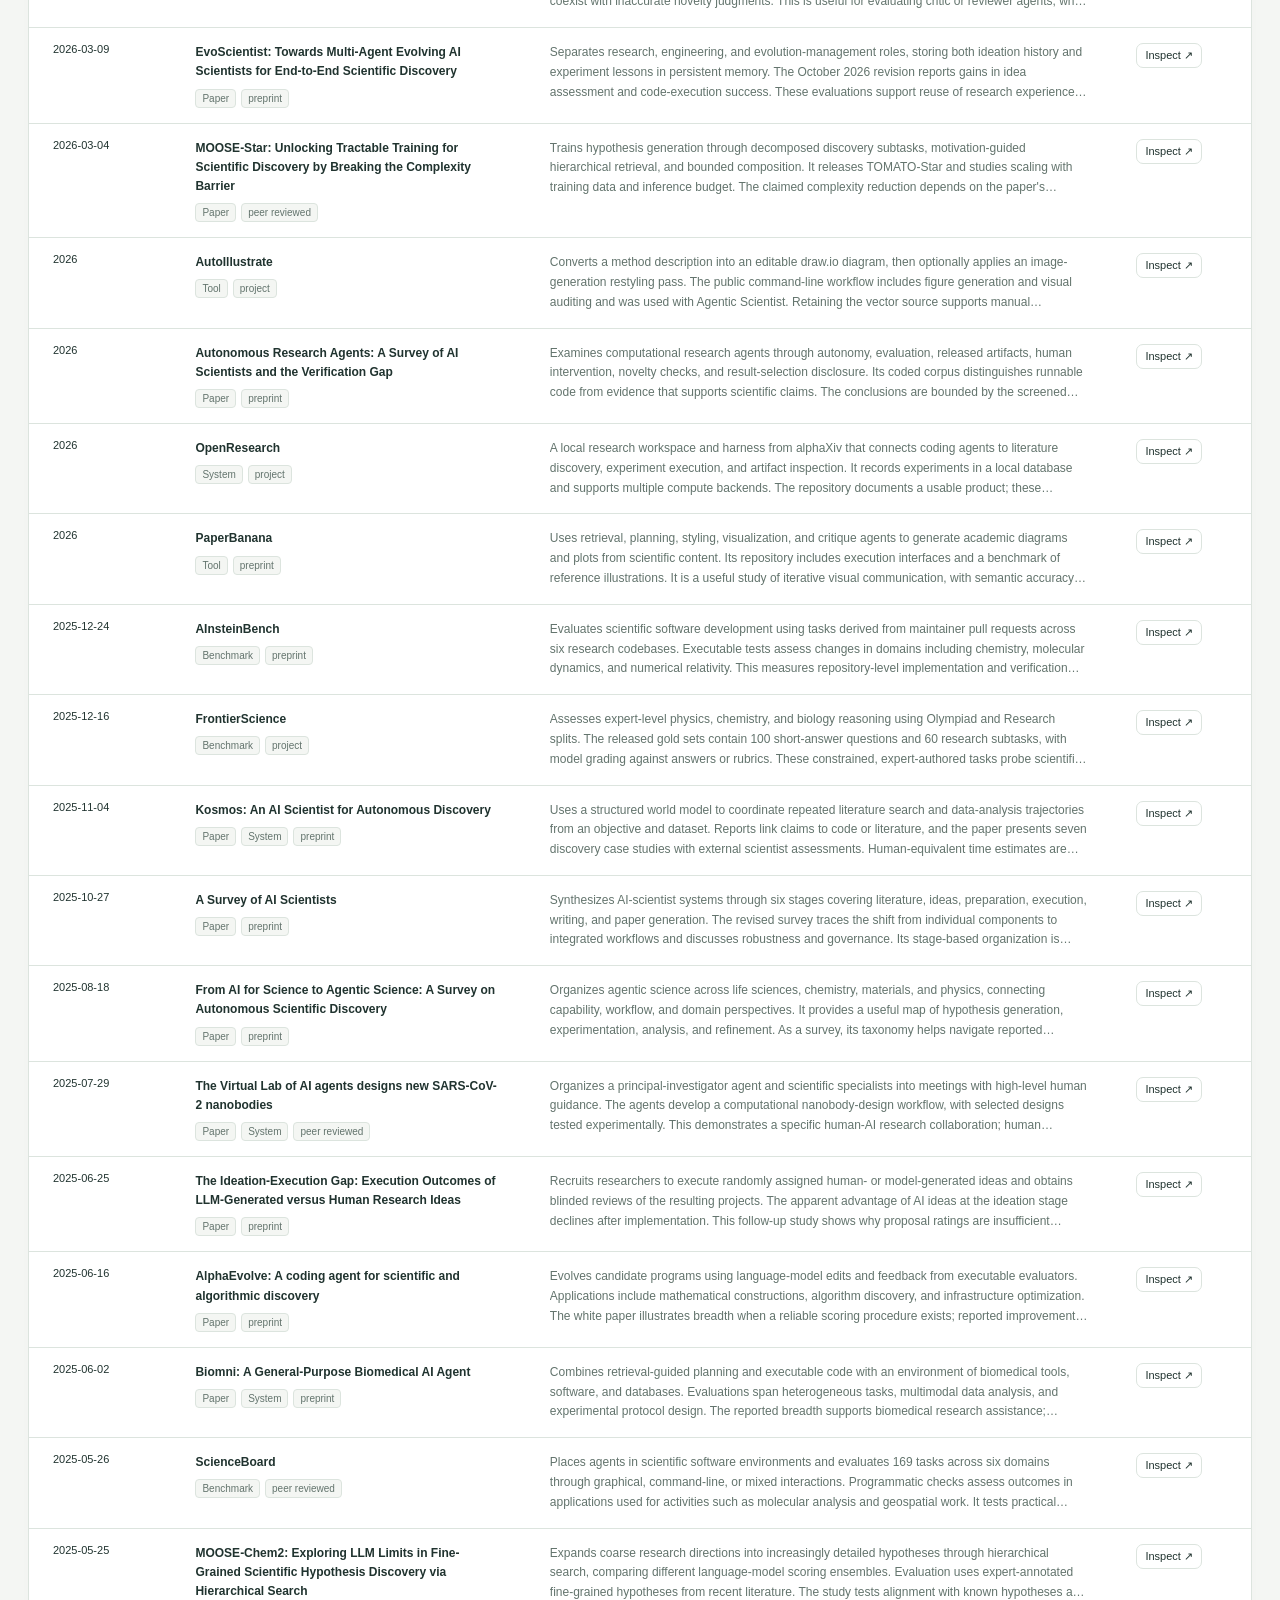
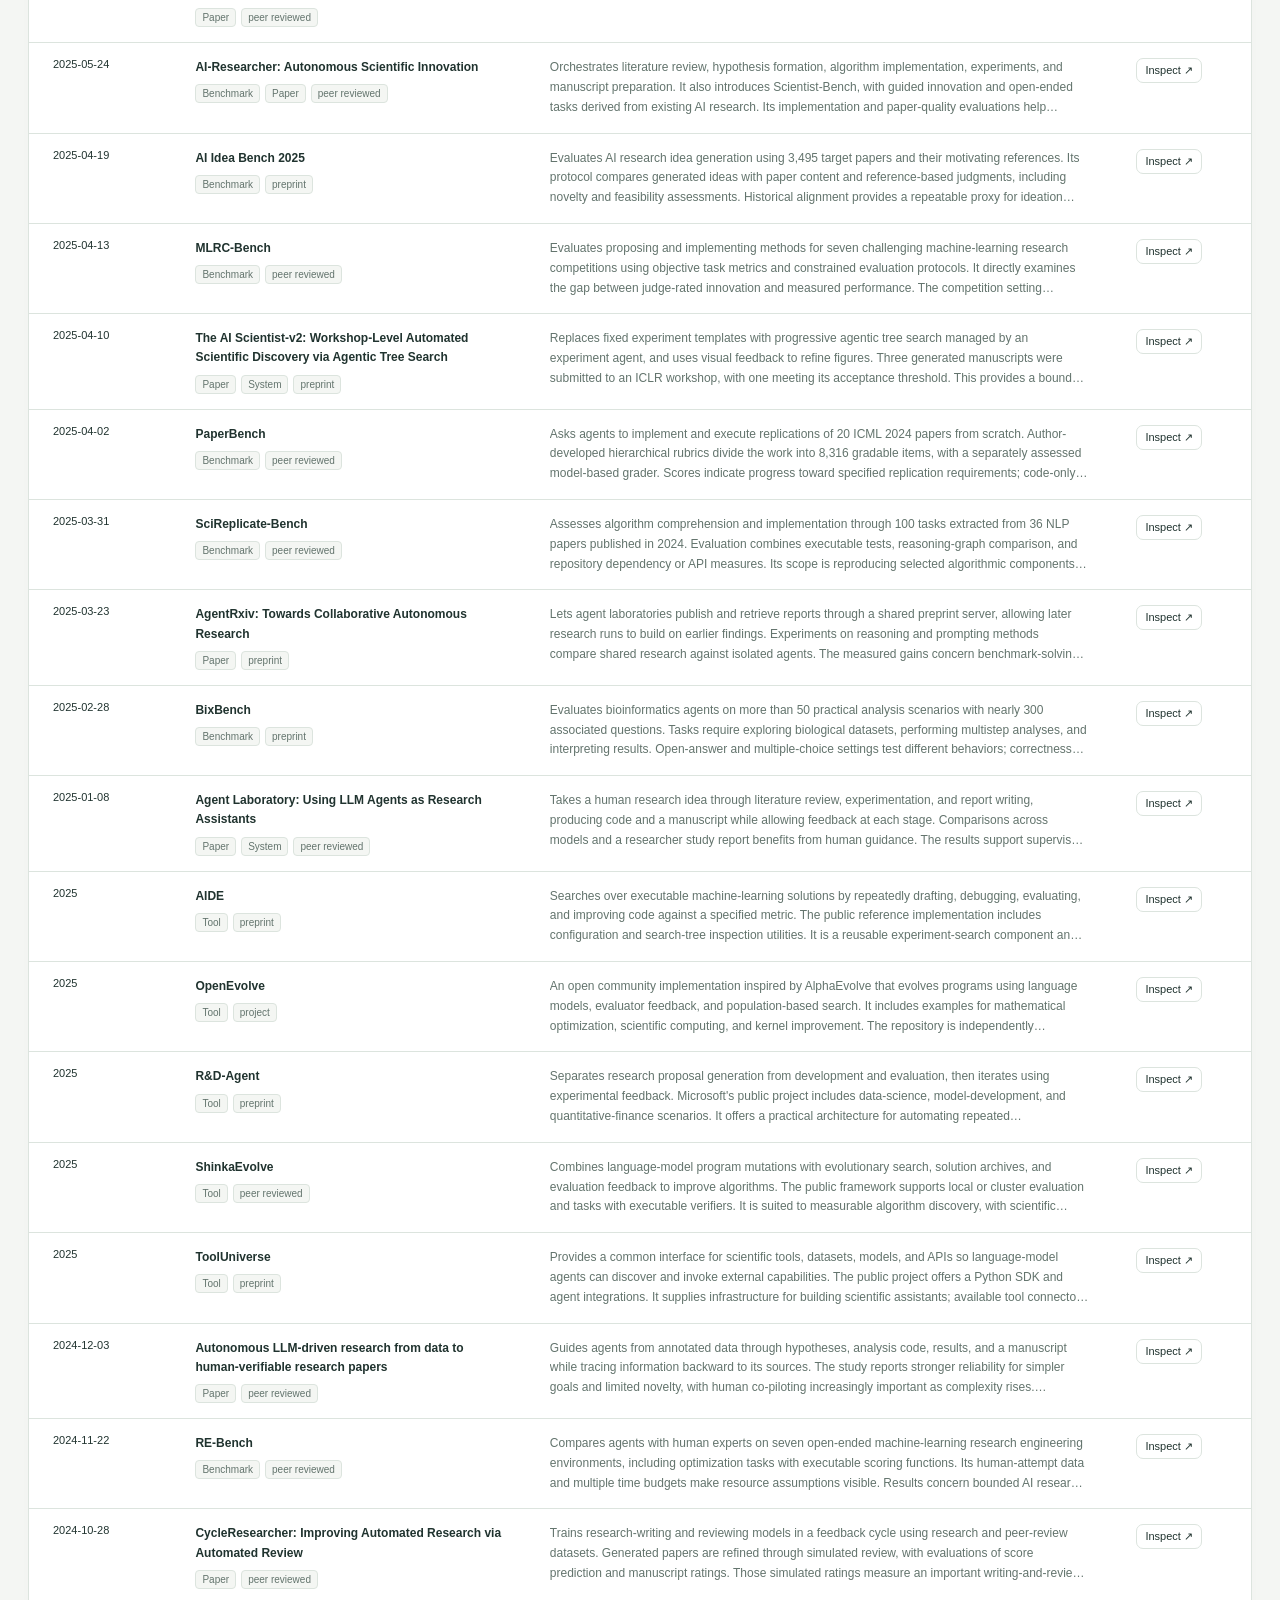
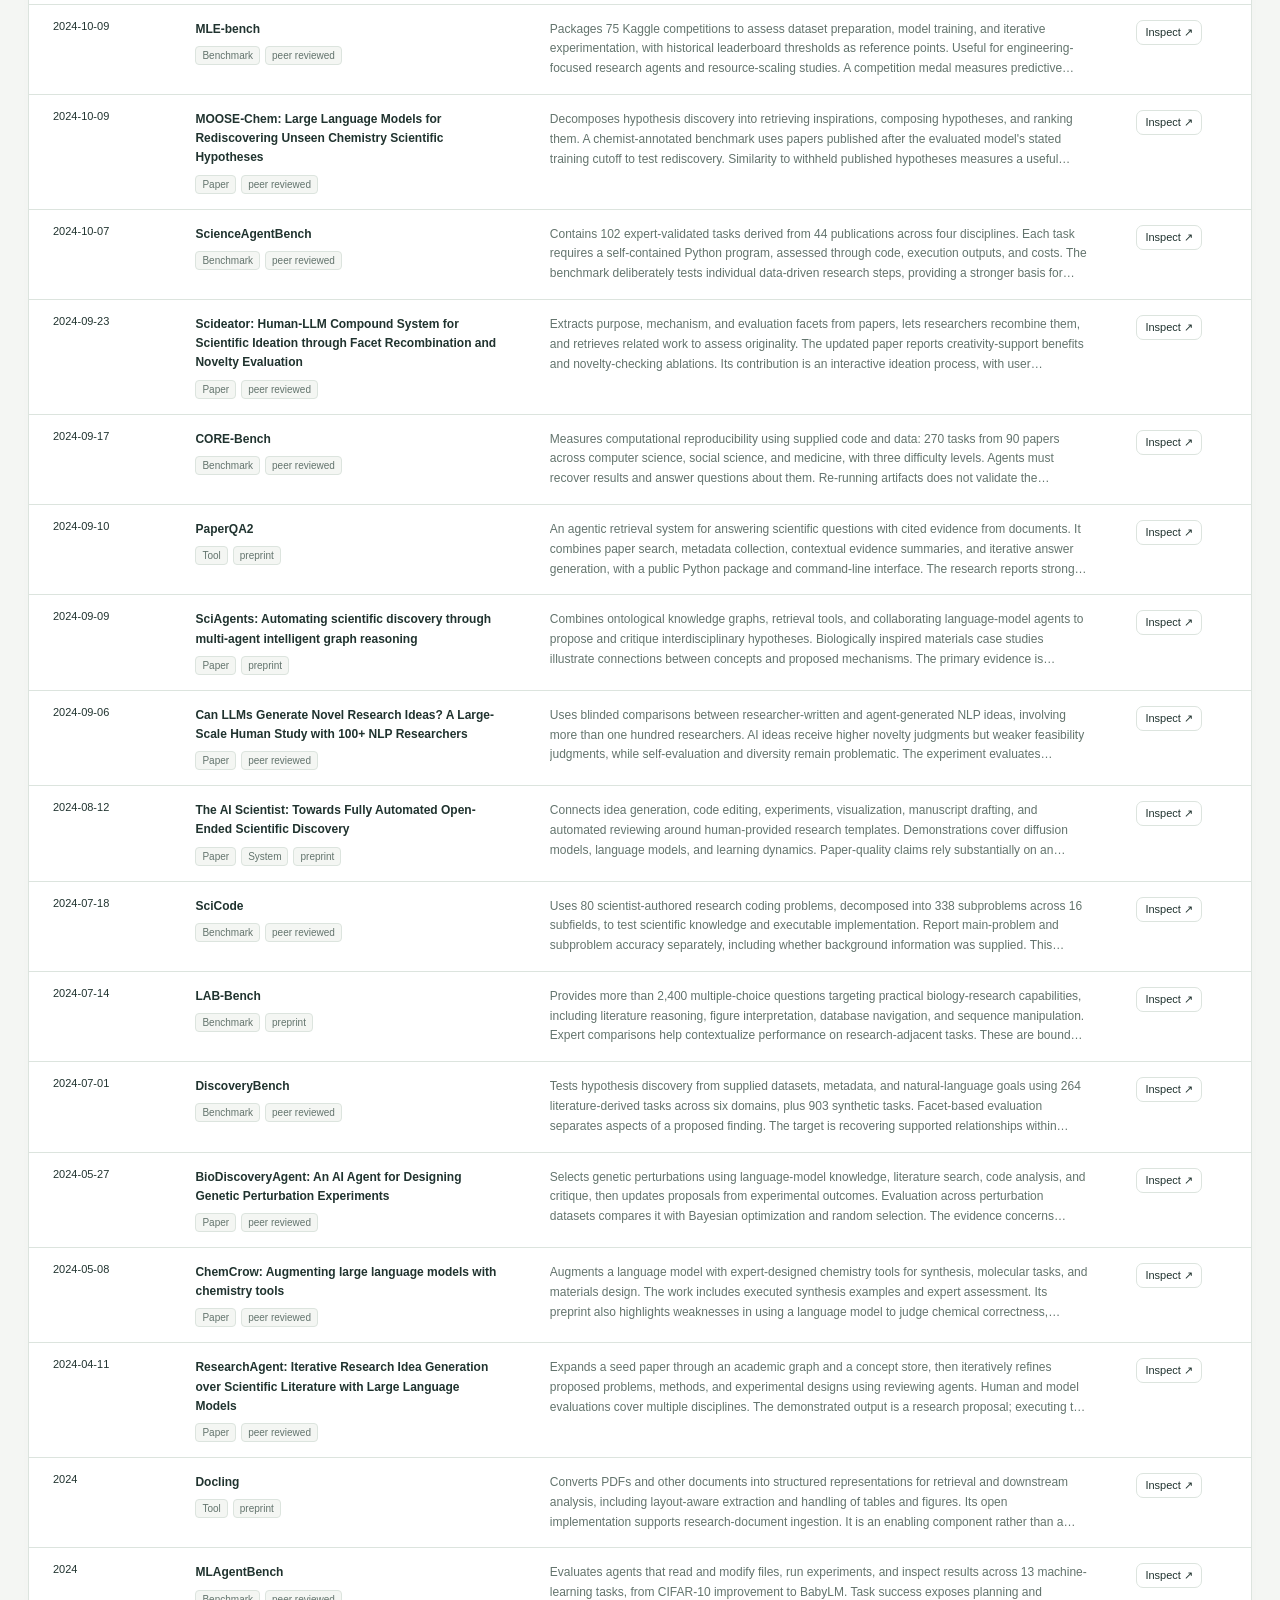
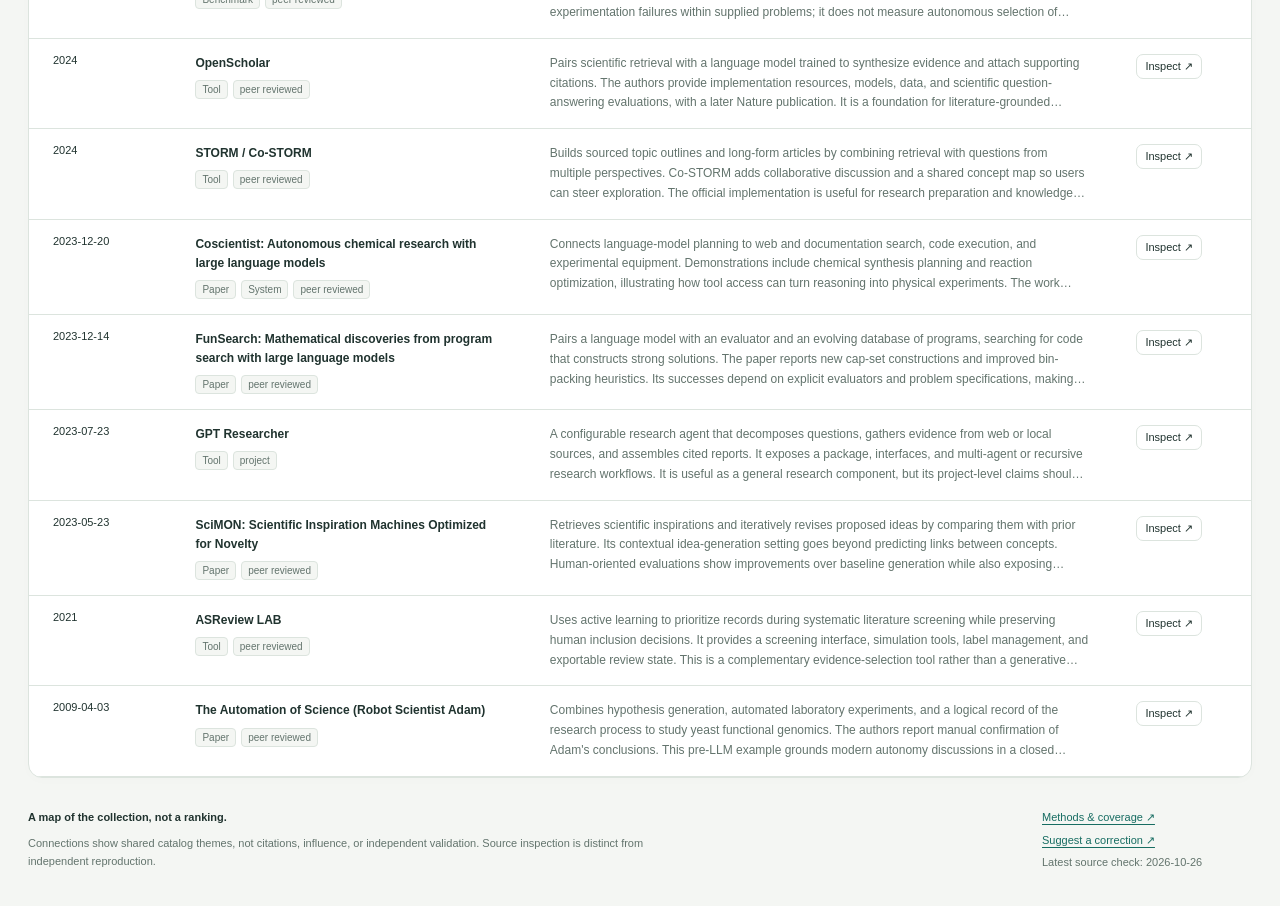
==== commit dfac6135: "Keep graph labels visible with an explicit display toggle" ====
--- a/site/index.html
+++ b/site/index.html
@@ -6,9 +6,9 @@
 <meta name="color-scheme" content="light dark">
 <title>Explore · Awesome AI Co-Scientist</title>
 <link rel="icon" href="favicon.svg" type="image/svg+xml">
-<link rel="stylesheet" href="styles.css?v=theme-graph-2">
+<link rel="stylesheet" href="styles.css?v=work-labels-3">
 <script defer src="vendor/cytoscape.min.js" integrity="sha384-lyd1lDWZ623YSUJ/wMQH50y+T81dWKJk7ZoFdYWXQS83b0+QpW0pgdfXEnQnXL/X"></script>
-<script type="module" src="app.mjs?v=theme-graph-2"></script>
+<script type="module" src="app.mjs?v=work-labels-3"></script>
 </head>
 <body>
 <a class="skip" href="#results">Skip to results</a>
@@ -34,7 +34,7 @@
 </section>
 <div class="explore-grid">
 <section class="graph-card card" aria-labelledby="graph-heading">
-<div class="section-heading"><div><p class="eyebrow">02 / CONNECTIONS</p><h2 id="graph-heading">Explore the neighborhood</h2></div></div>
+<div class="section-heading"><div><p class="eyebrow">02 / CONNECTIONS</p><h2 id="graph-heading">Explore the neighborhood</h2></div><label class="label-toggle"><input id="labels" type="checkbox" checked> Show labels</label></div>
 <p id="graph-note" class="graph-note"></p>
 <div class="graph-shell"><div id="graph" role="img" aria-label="Interactive resource graph. The same works are available in the accessible results table below."></div><p id="graph-empty" class="graph-empty" hidden>No works match these filters.</p><div id="graph-tooltip" class="graph-tooltip" hidden></div><div class="graph-controls"><button id="zoom-in" aria-label="Zoom in">+</button><button id="zoom-out" aria-label="Zoom out">−</button><button id="fit" aria-label="Fit graph">Fit</button></div></div>
 <div class="legend"><span><i class="dot paper"></i>Paper</span><span><i class="dot system"></i>System</span><span><i class="dot tool"></i>Tool</span><span><i class="dot benchmark"></i>Benchmark</span><span><i class="dot theme"></i>Theme</span></div>
--- a/site/styles.css
+++ b/site/styles.css
@@ -9,3 +9,5 @@
 @media(max-width:780px){.filters label{flex:1 0 calc(50% - 10px);min-width:0}.filters .search-label{flex-basis:100%}.filters .check-label{flex:1 0 auto}}
 
 .theme-controls{display:flex;align-items:center;gap:10px;flex-wrap:wrap;padding:8px 26px 0;font-size:12px;color:var(--muted)}.theme-controls select{height:34px;font-size:12px}.theme-controls .quiet{min-height:34px;padding:6px 10px}
+
+.label-toggle{display:flex;align-items:center;gap:6px;white-space:nowrap;font-size:12px;color:var(--muted);cursor:pointer}.graph-card>.section-heading{flex-wrap:wrap}
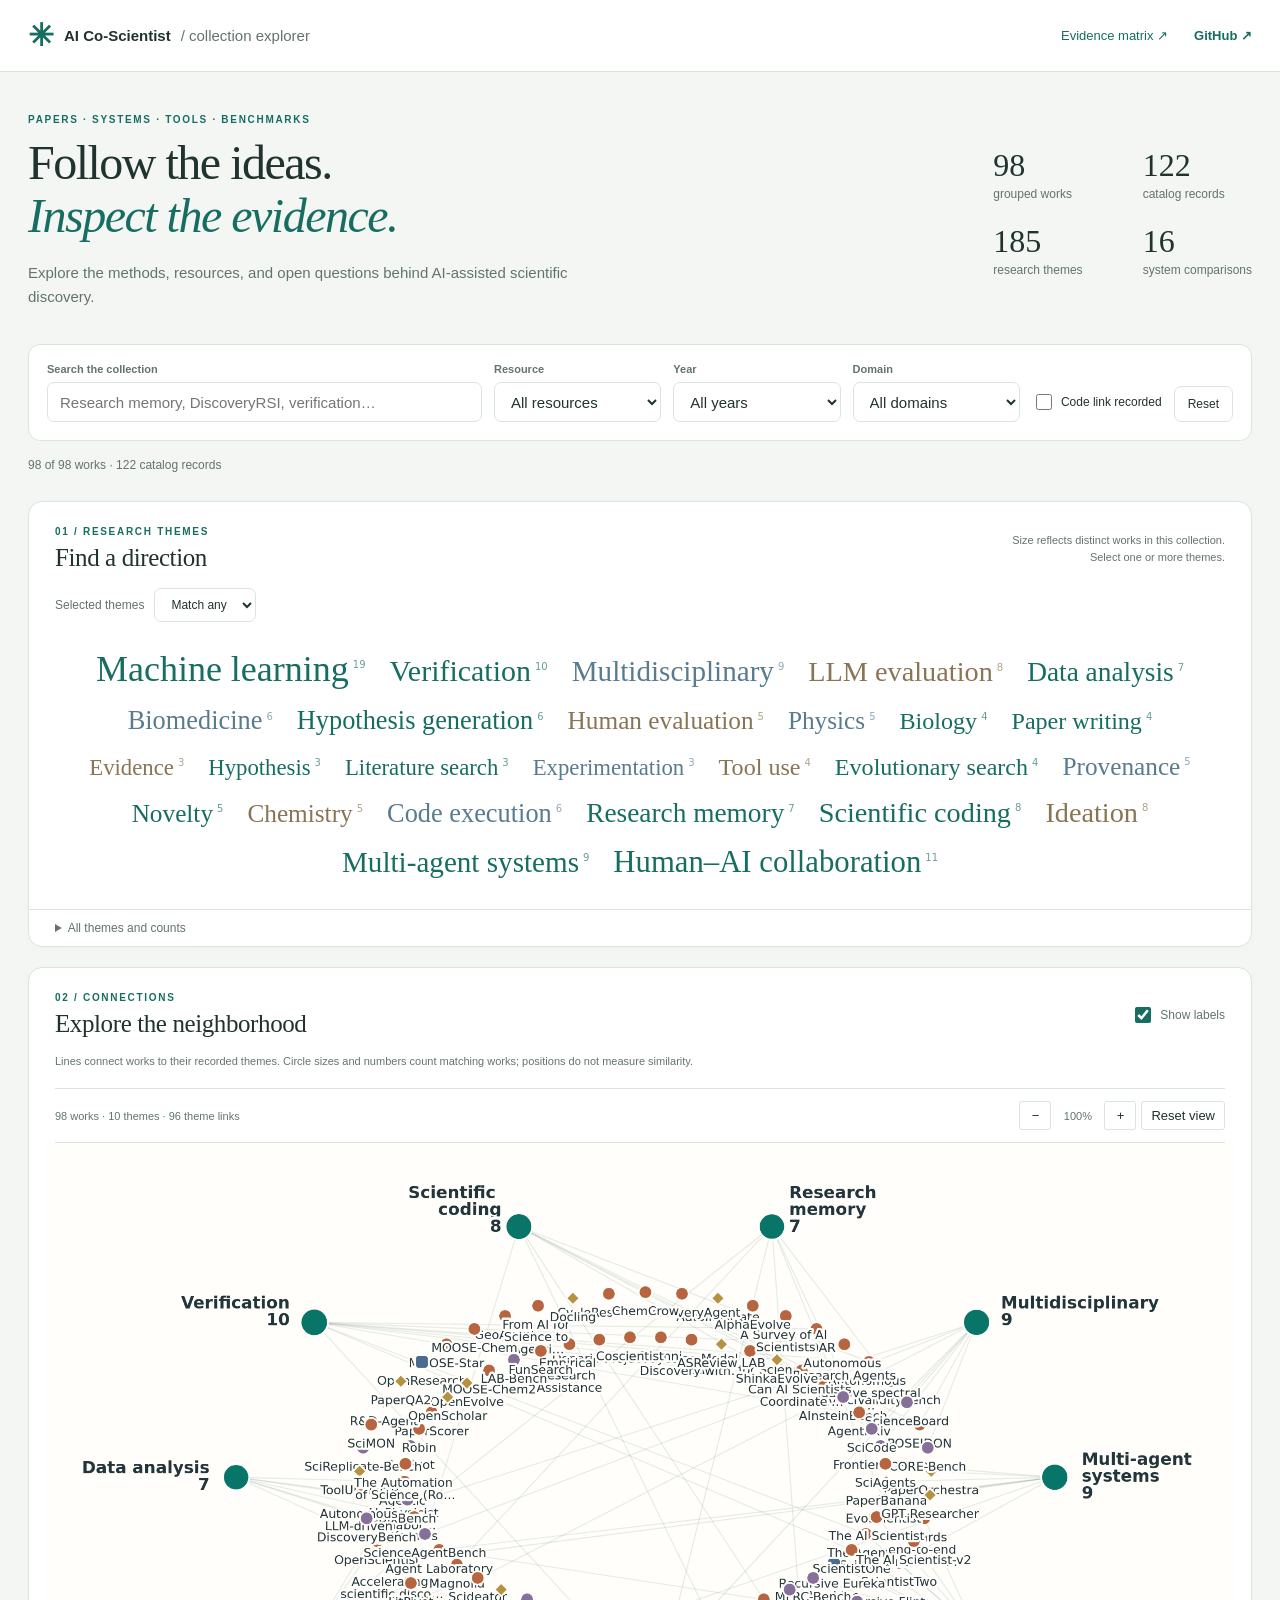
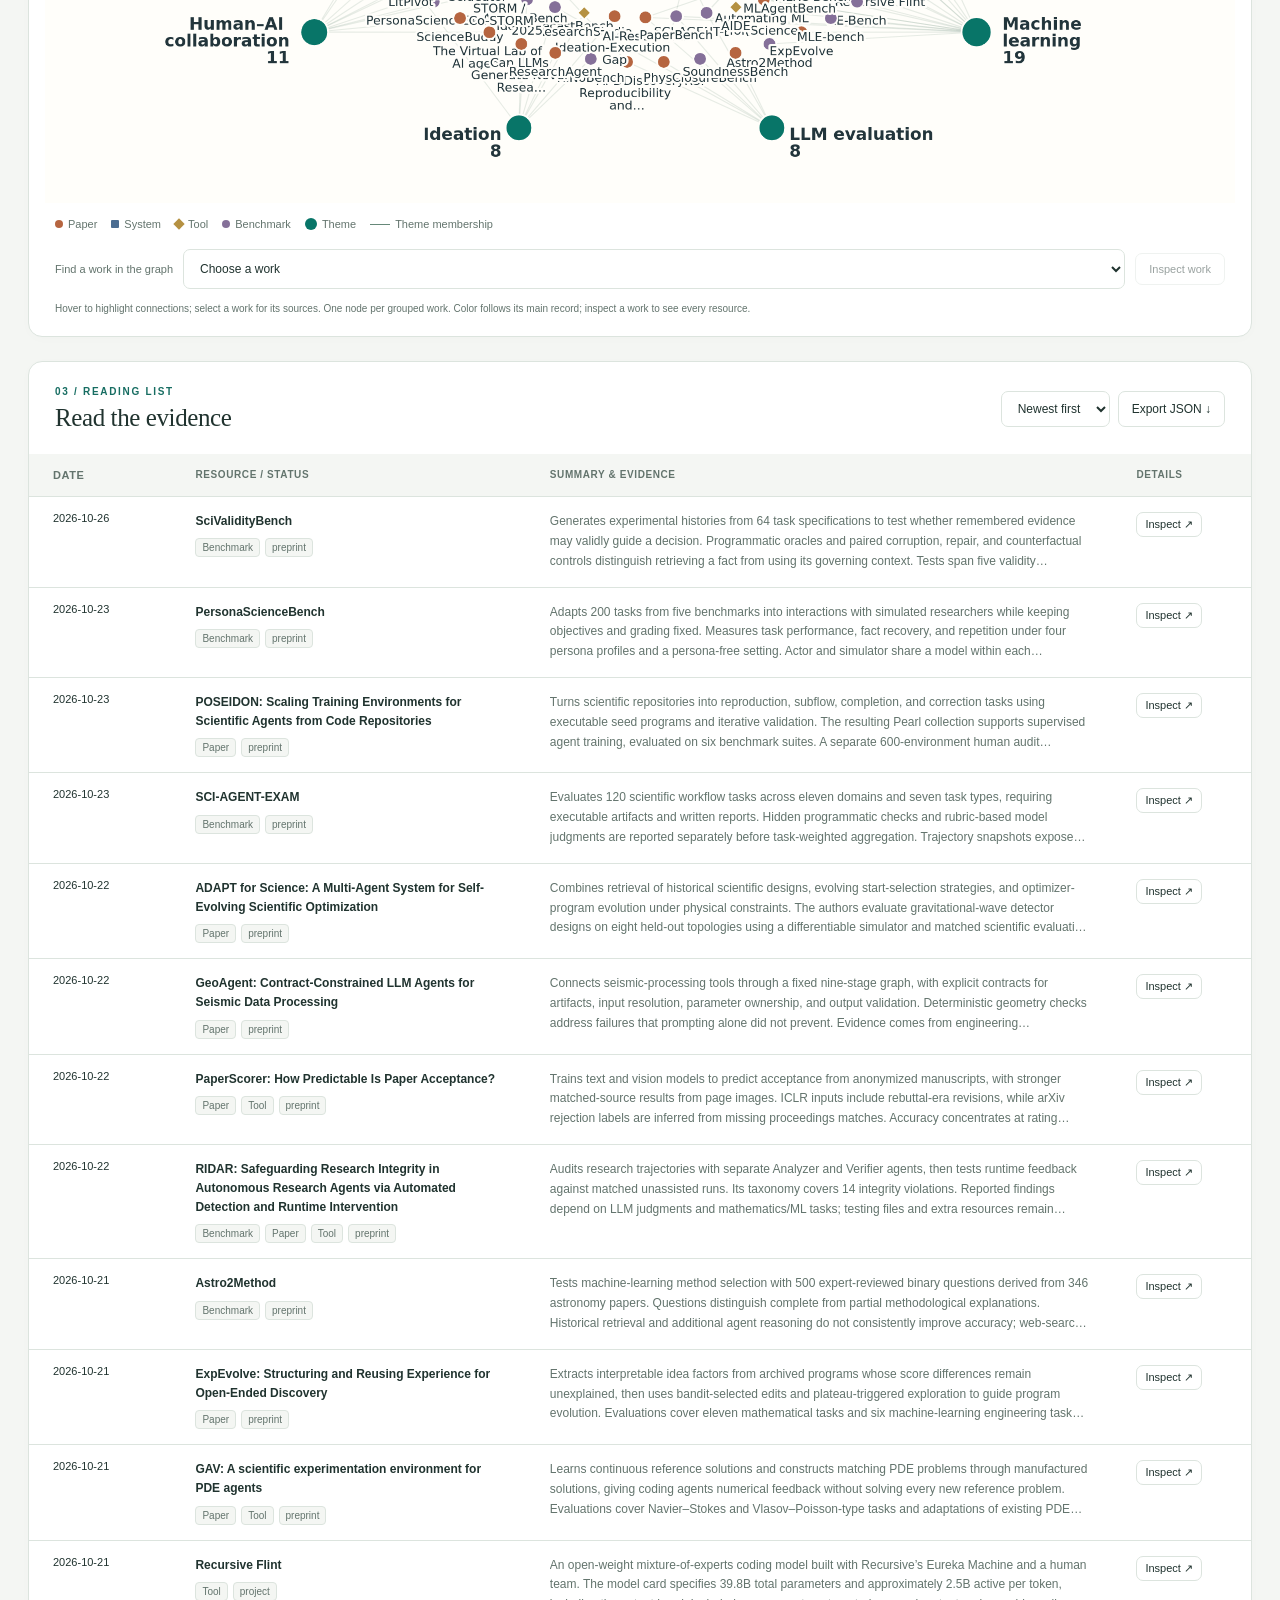
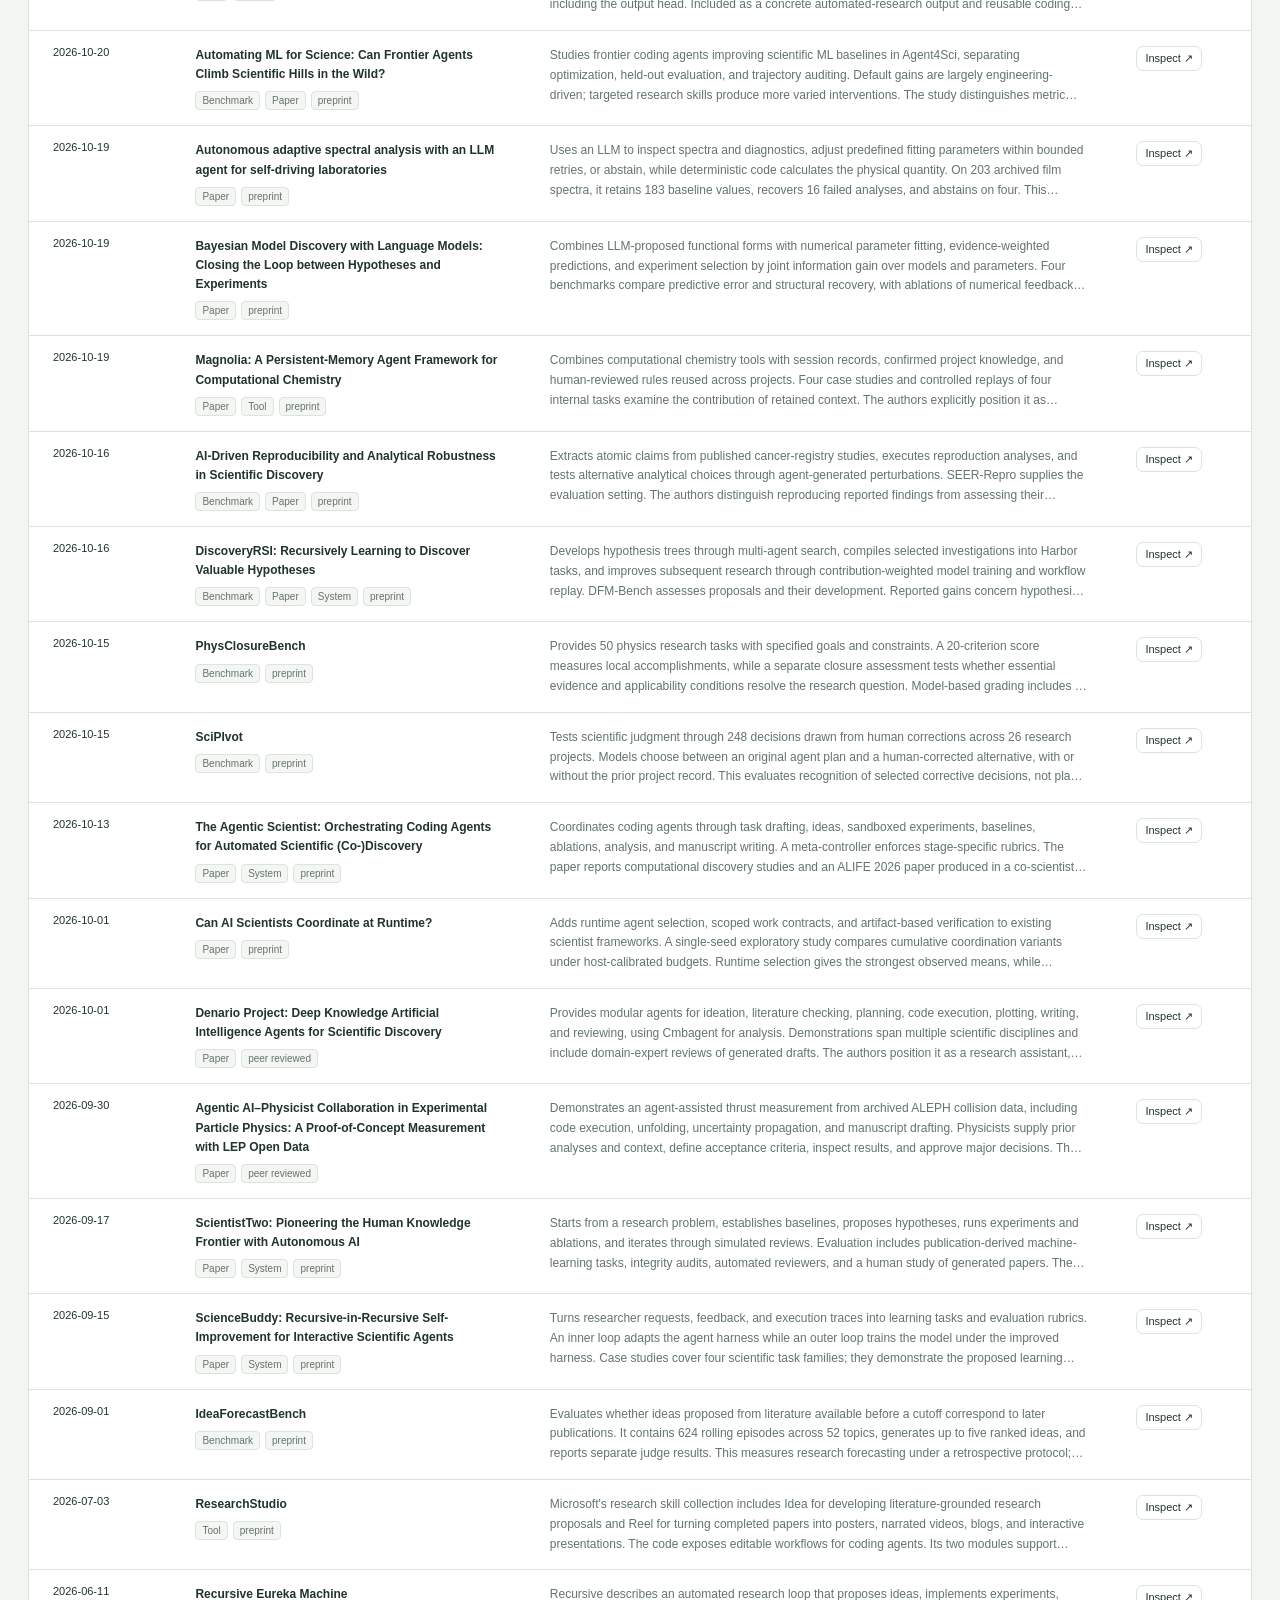
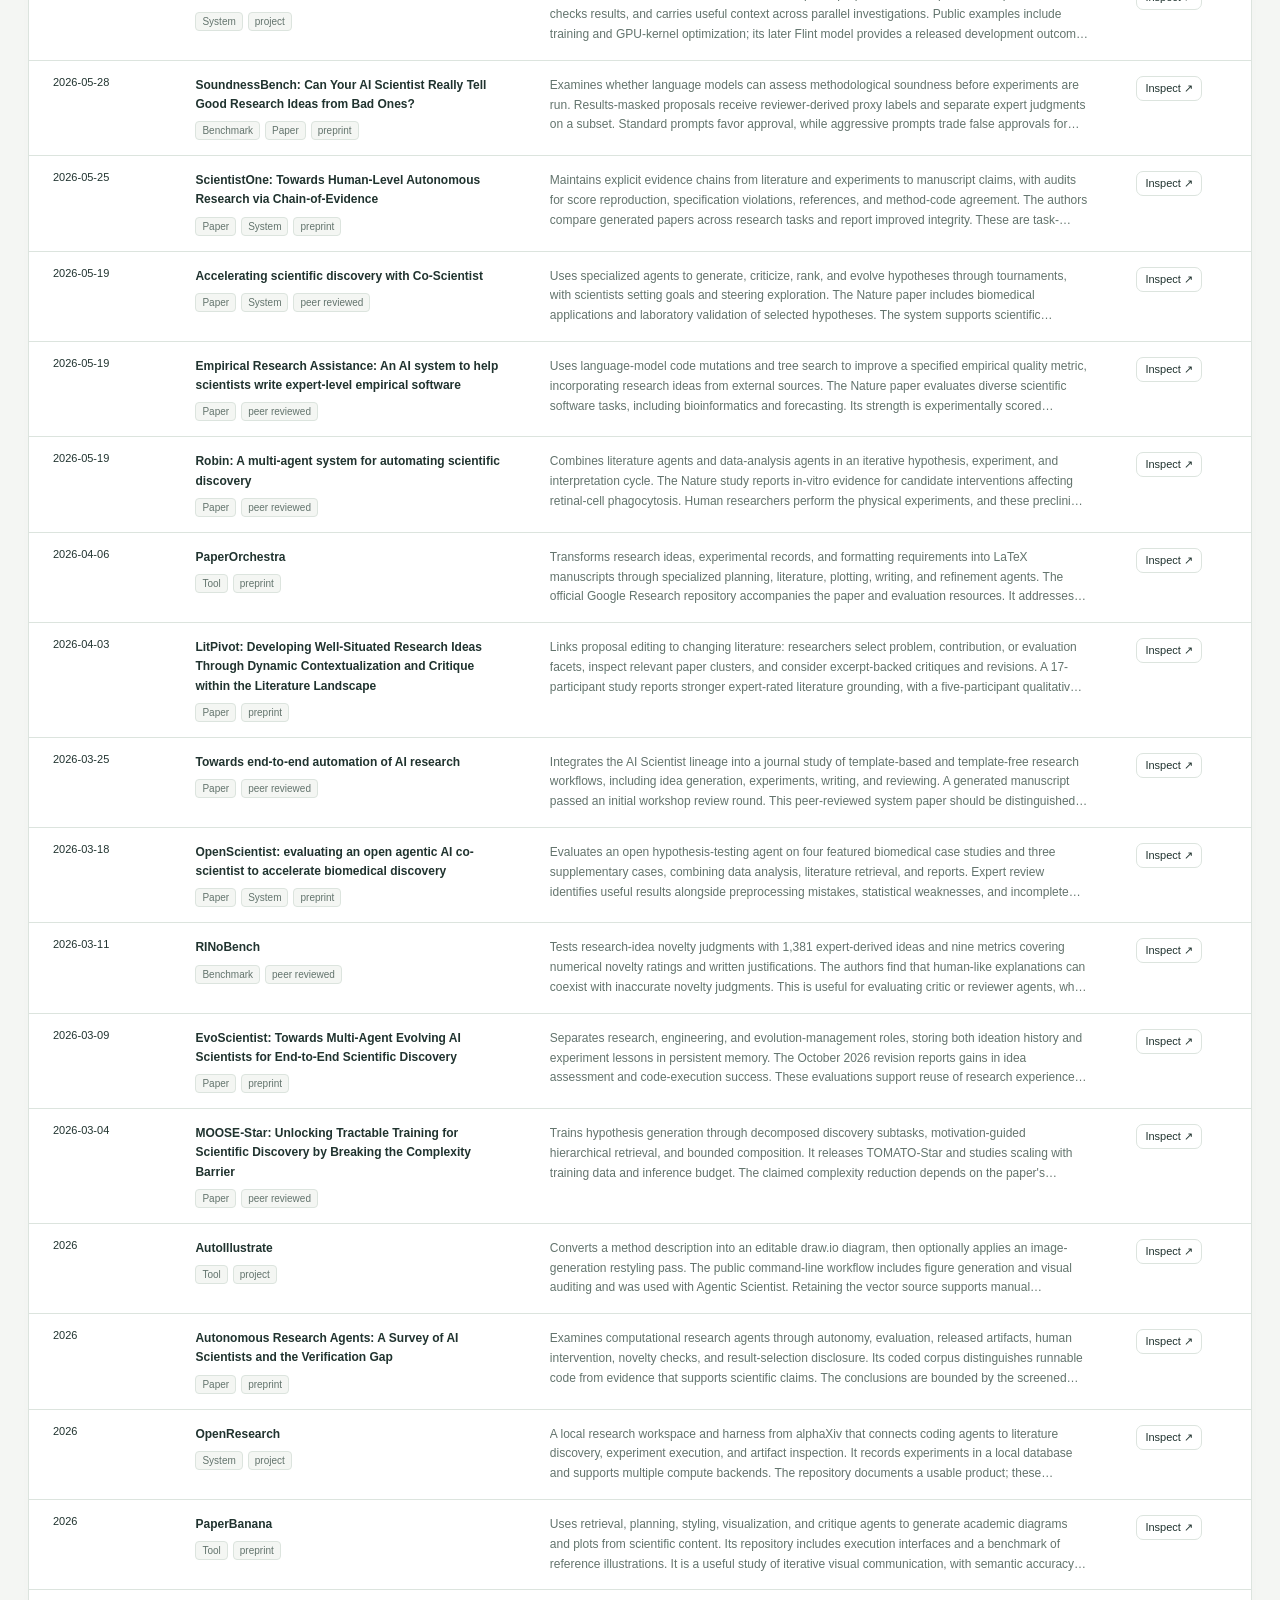
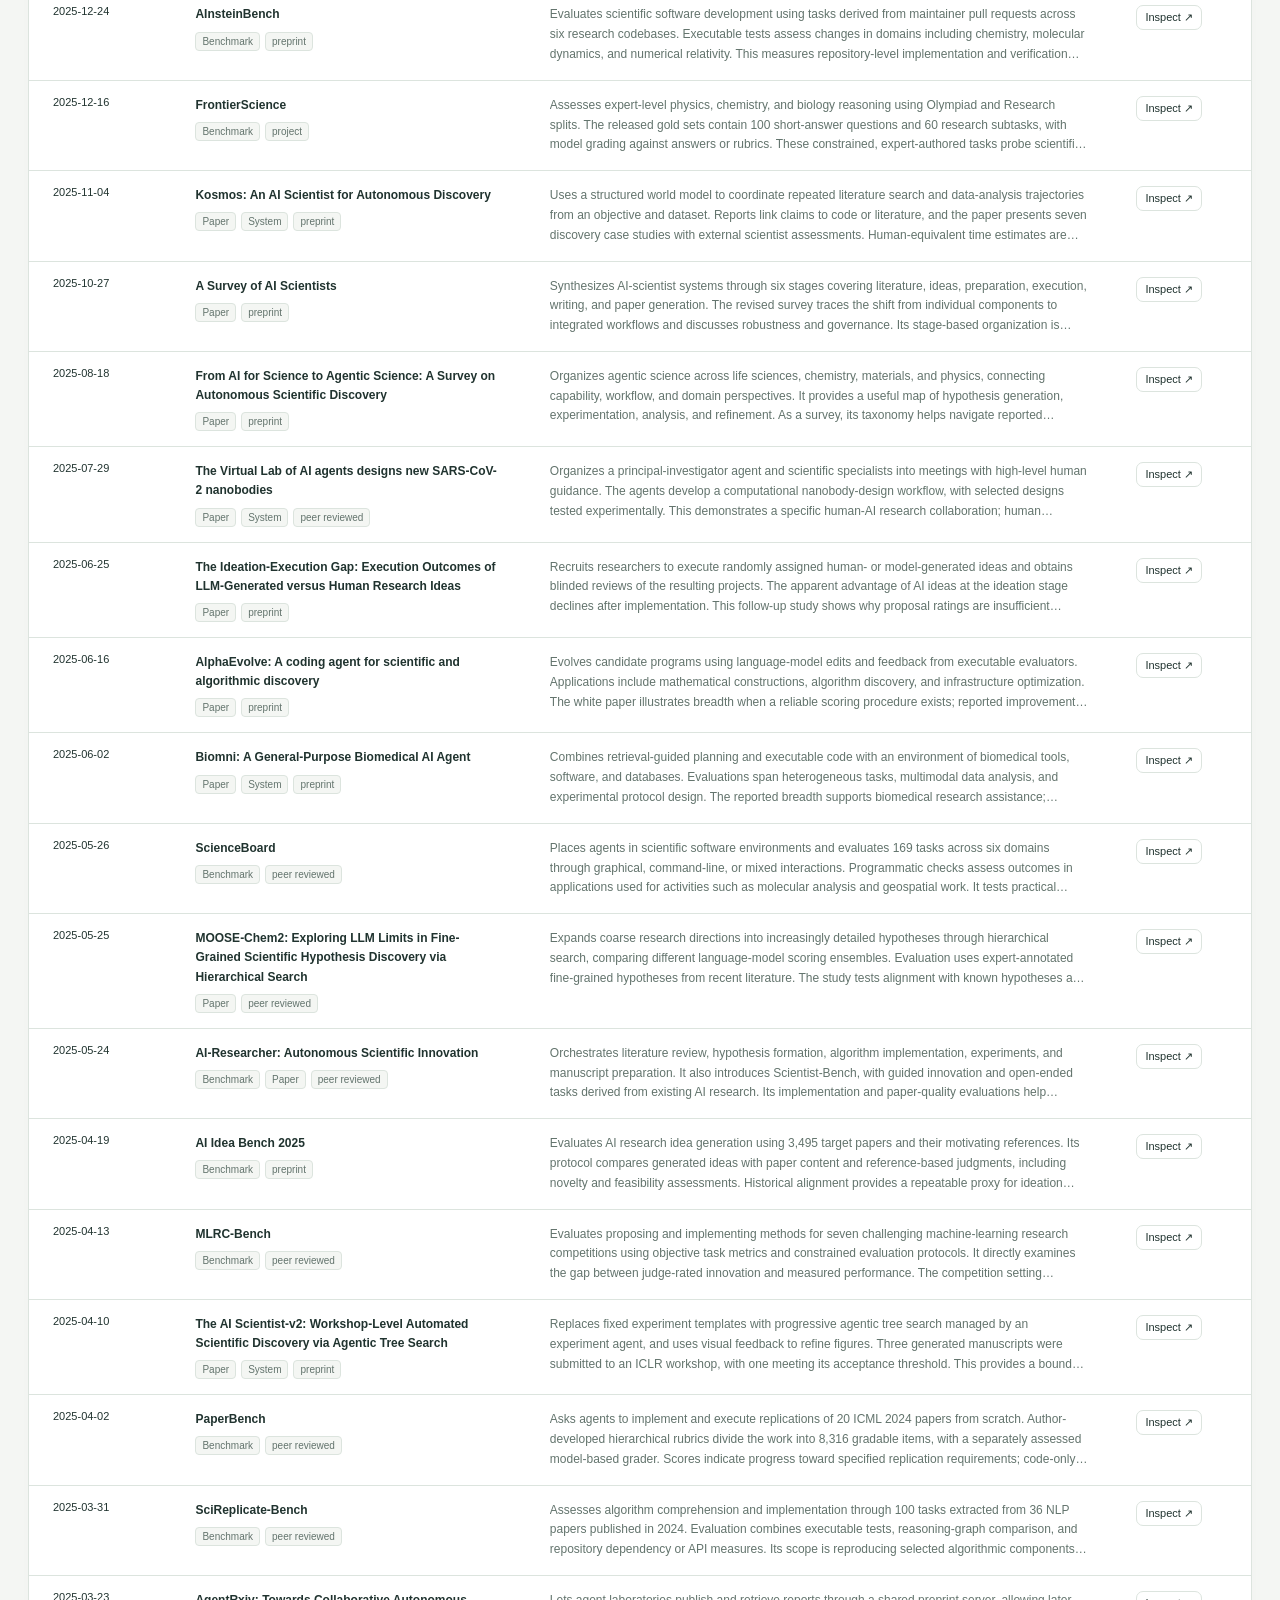
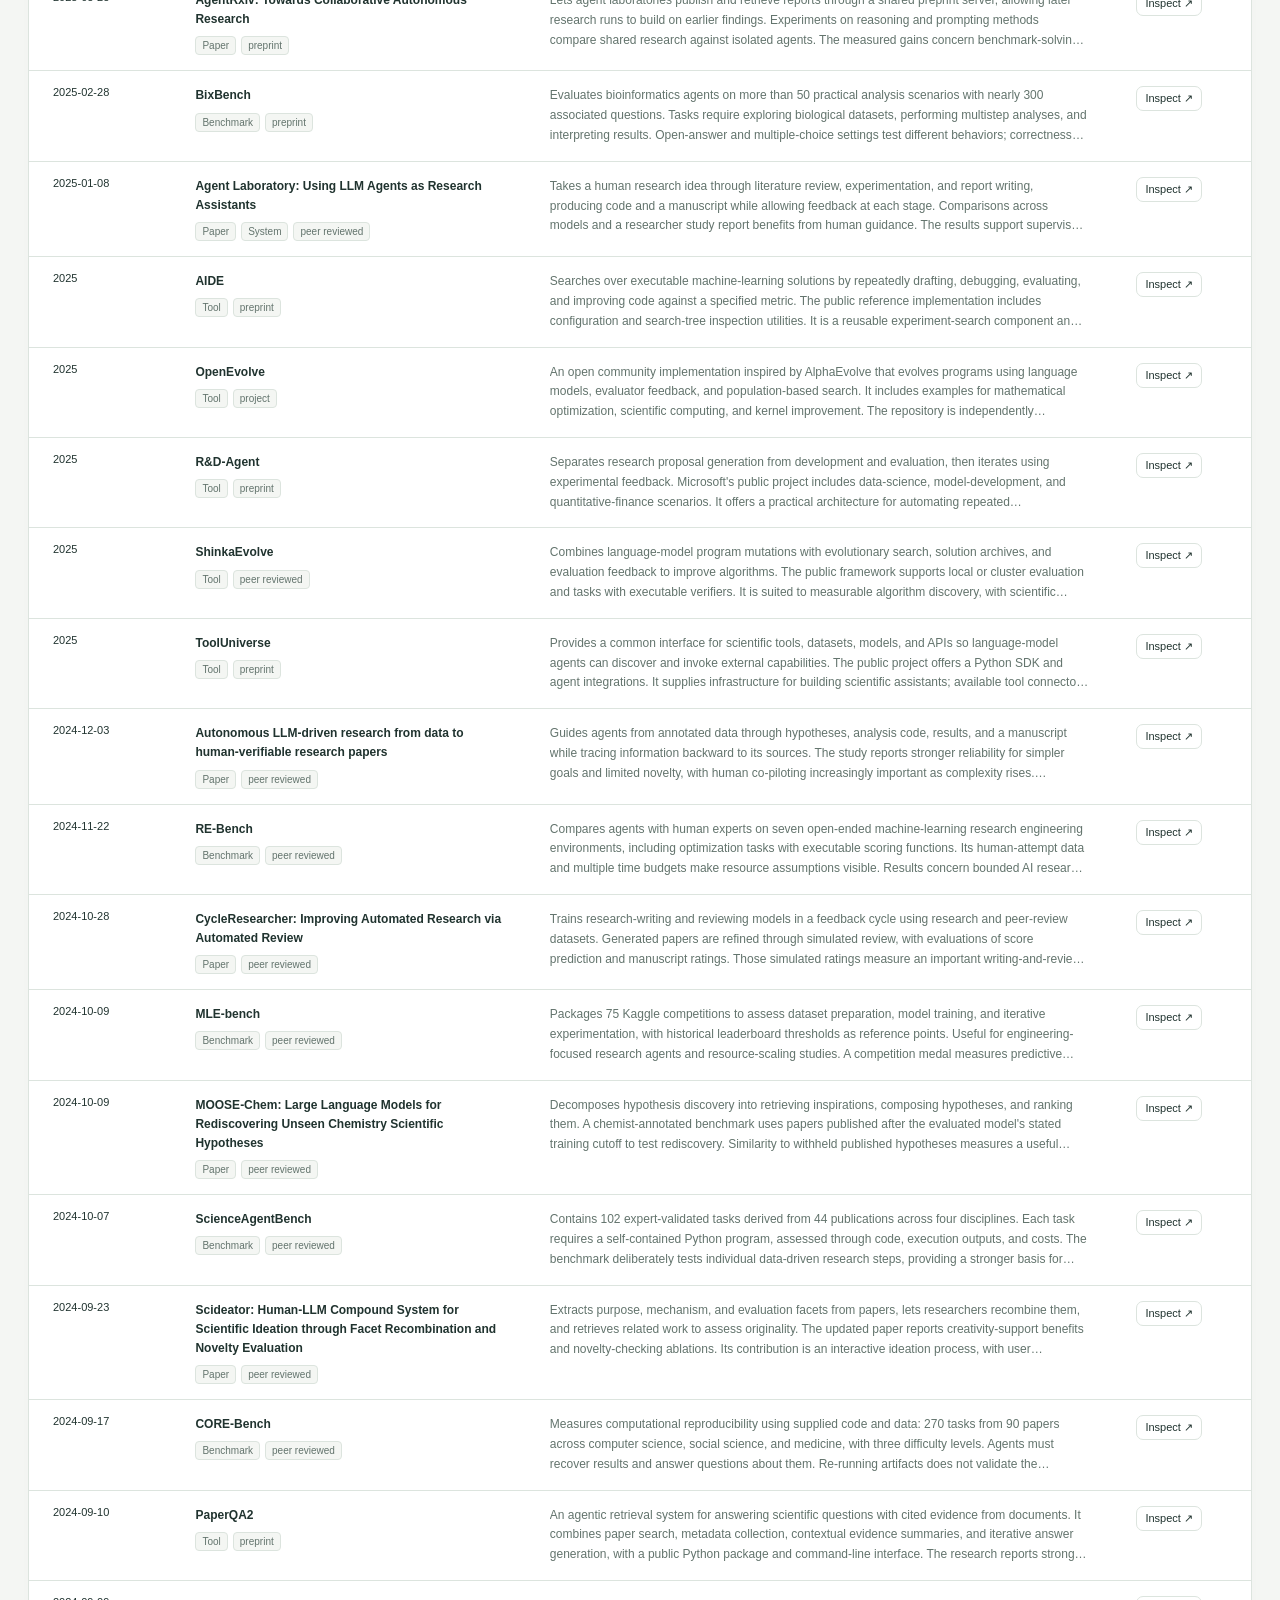
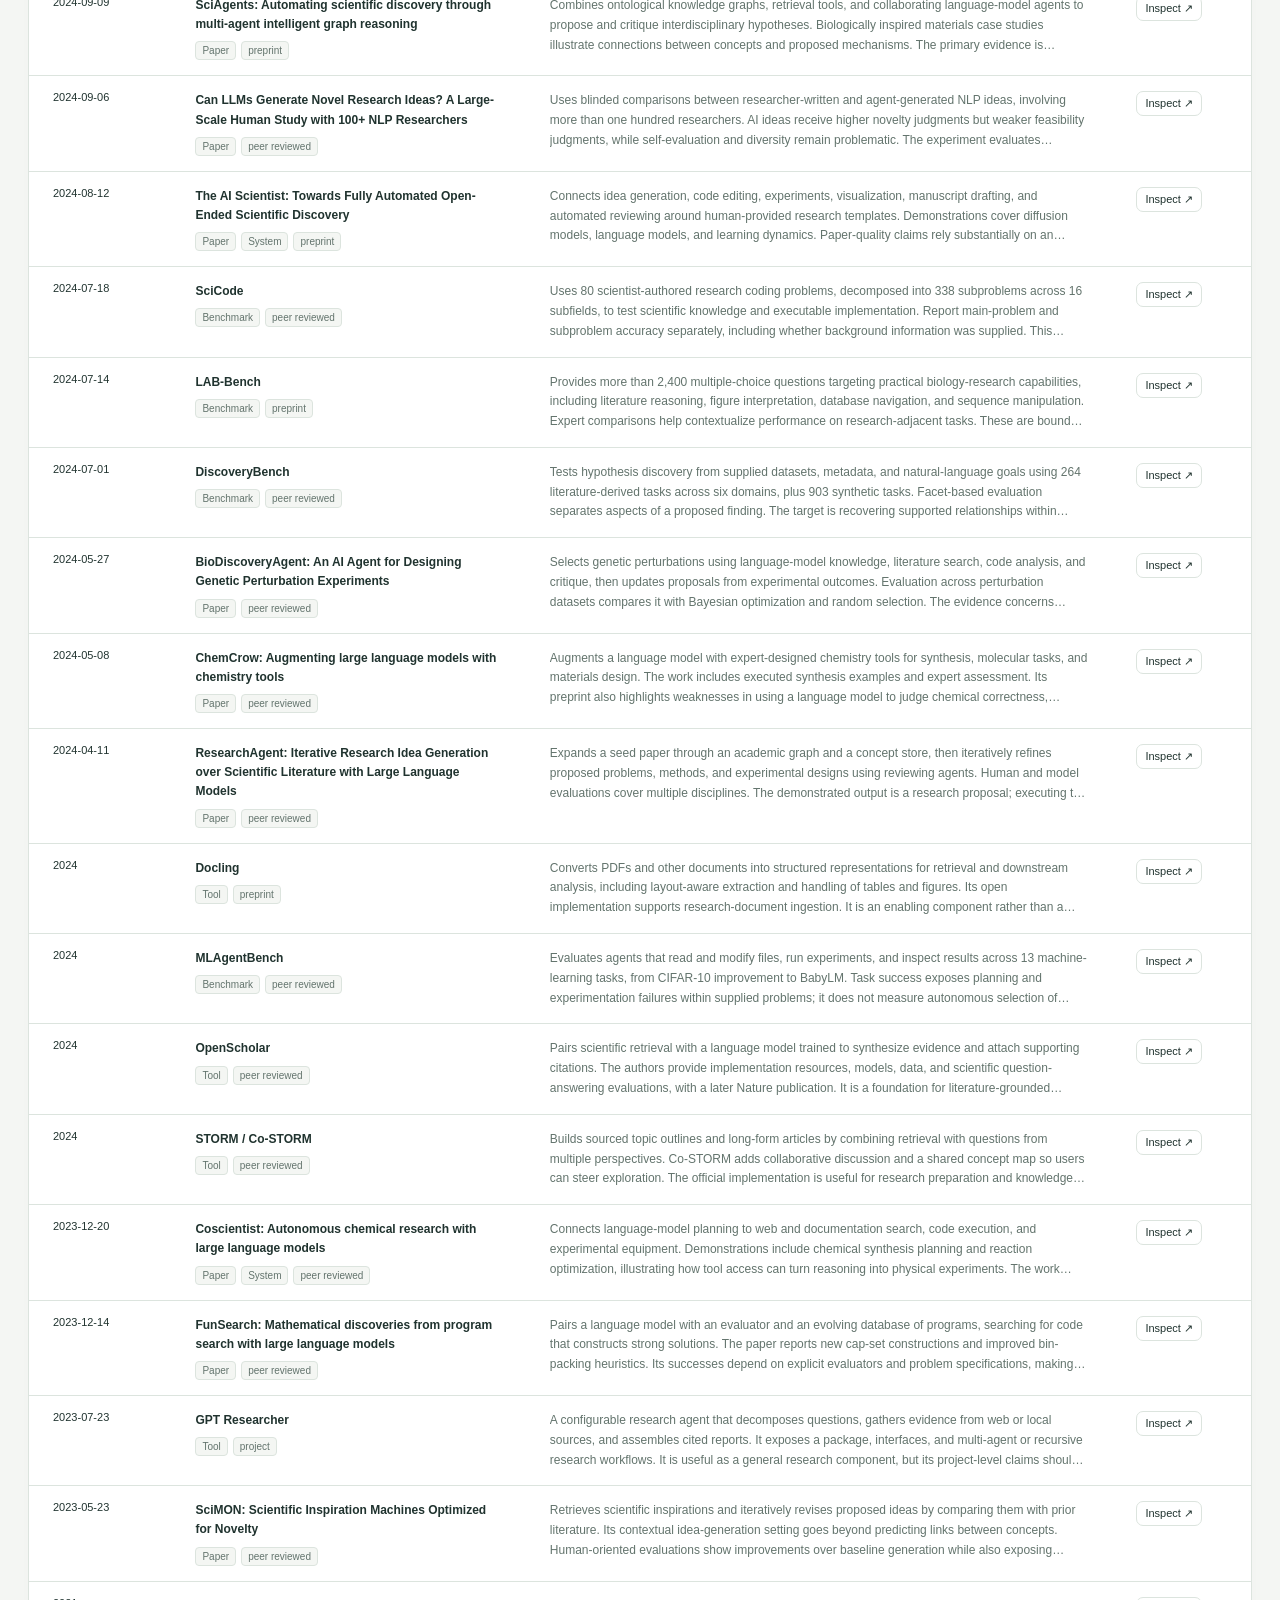
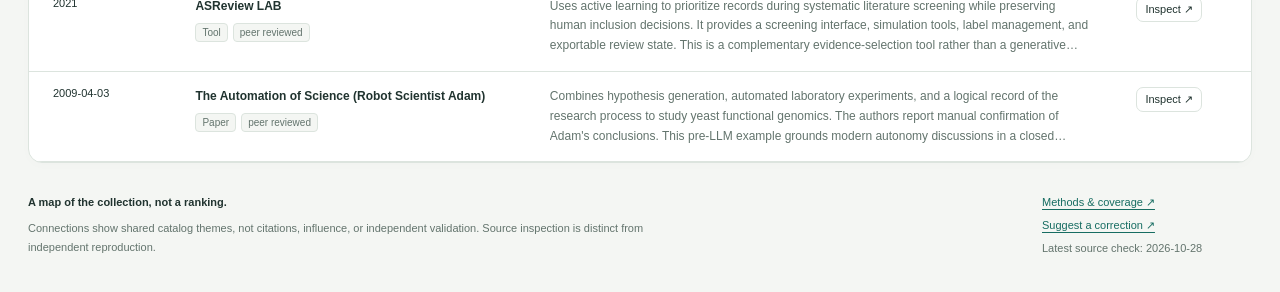
==== commit f3cb0e4a: "Adapt explorer to radial theme and resource graph" ====
--- a/site/index.html
+++ b/site/index.html
@@ -6,9 +6,9 @@
 <meta name="color-scheme" content="light dark">
 <title>Explore · Awesome AI Co-Scientist</title>
 <link rel="icon" href="favicon.svg" type="image/svg+xml">
-<link rel="stylesheet" href="styles.css?v=work-labels-3">
+<link rel="stylesheet" href="styles.css?v=radial-map-4">
 <script defer src="vendor/cytoscape.min.js" integrity="sha384-lyd1lDWZ623YSUJ/wMQH50y+T81dWKJk7ZoFdYWXQS83b0+QpW0pgdfXEnQnXL/X"></script>
-<script type="module" src="app.mjs?v=work-labels-3"></script>
+<script type="module" src="app.mjs?v=radial-map-4"></script>
 </head>
 <body>
 <a class="skip" href="#results">Skip to results</a>
@@ -36,9 +36,11 @@
 <section class="graph-card card" aria-labelledby="graph-heading">
 <div class="section-heading"><div><p class="eyebrow">02 / CONNECTIONS</p><h2 id="graph-heading">Explore the neighborhood</h2></div><label class="label-toggle"><input id="labels" type="checkbox" checked> Show labels</label></div>
 <p id="graph-note" class="graph-note"></p>
-<div class="graph-shell"><div id="graph" role="img" aria-label="Interactive resource graph. The same works are available in the accessible results table below."></div><p id="graph-empty" class="graph-empty" hidden>No works match these filters.</p><div id="graph-tooltip" class="graph-tooltip" hidden></div><div class="graph-controls"><button id="zoom-in" aria-label="Zoom in">+</button><button id="zoom-out" aria-label="Zoom out">−</button><button id="fit" aria-label="Fit graph">Fit</button></div></div>
-<div class="legend"><span><i class="dot paper"></i>Paper</span><span><i class="dot system"></i>System</span><span><i class="dot tool"></i>Tool</span><span><i class="dot benchmark"></i>Benchmark</span><span><i class="dot theme"></i>Theme</span></div>
-<p class="graph-foot">One node per grouped work. Color follows its main record; inspect a work to see every resource.</p>
+<div class="graph-toolbar"><p id="graph-count" role="status"></p><div class="graph-controls"><button id="zoom-out" aria-label="Zoom out">−</button><output id="graph-zoom" aria-label="Graph zoom">100%</output><button id="zoom-in" aria-label="Zoom in">+</button><button id="fit" aria-label="Fit graph">Reset view</button></div></div>
+<div class="graph-shell"><div id="graph" role="img" aria-label="Interactive resource graph. The same works are available in the accessible results table below."></div><p id="graph-empty" class="graph-empty" hidden>No works match these filters.</p><div id="graph-tooltip" class="graph-tooltip" hidden></div></div>
+<div class="legend graph-legend"><span><i class="dot paper"></i>Paper</span><span><i class="dot system"></i>System</span><span><i class="dot tool"></i>Tool</span><span><i class="dot benchmark"></i>Benchmark</span><span><i class="dot theme"></i>Theme</span><span class="membership-key">Theme membership</span></div>
+<div class="graph-picker"><label for="graph-work">Find a work in the graph</label><select id="graph-work"></select><button id="graph-open" disabled>Inspect work</button></div>
+<p class="graph-foot">Hover to highlight connections; select a work for its sources. One node per grouped work. Color follows its main record; inspect a work to see every resource.</p>
 </section>
 <aside id="inspector" hidden class="inspector card" aria-label="Selected work details"><div id="detail"></div></aside>
 </div>
--- a/site/styles.css
+++ b/site/styles.css
@@ -2,7 +2,7 @@
 *{box-sizing:border-box}body{margin:0;background:var(--bg);color:var(--ink)}a{color:var(--accent);text-underline-offset:3px}button,input,select{font:inherit}button,select{cursor:pointer}button{border:1px solid var(--line);border-radius:7px;padding:9px 13px;background:var(--surface);color:var(--ink)}button:hover{background:var(--accent-soft);border-color:var(--accent)}button:focus-visible,a:focus-visible,input:focus-visible,select:focus-visible,summary:focus-visible{outline:3px solid #42a996;outline-offset:3px}button:disabled{opacity:.45;cursor:default}[hidden]{display:none!important}.topbar{height:72px;border-bottom:1px solid var(--line);background:var(--surface);display:flex;align-items:center;justify-content:space-between;padding:0 max(28px,calc((100vw - 1400px)/2))}.brand{text-decoration:none;font-weight:650;color:var(--ink);display:flex;align-items:center;gap:10px}.brand-icon{font-size:31px;color:var(--accent)}.brand-label{font-weight:400;color:var(--muted)}nav{display:flex;gap:26px;font-size:13px}nav a{text-decoration:none}.repo-link{font-weight:650}main{max-width:1400px;margin:auto;padding:42px 28px 22px}.intro{display:flex;justify-content:space-between;align-items:center;gap:40px;margin-bottom:34px}.eyebrow{font-size:10px;letter-spacing:1.7px;font-weight:700;color:var(--accent);margin:0 0 12px}h1{font-family:Georgia,"Times New Roman",serif;font-size:48px;font-weight:400;line-height:1.1;letter-spacing:-1.5px;margin:0}h1 em{color:var(--accent);font-weight:400}.lede{color:var(--muted);max-width:570px;line-height:1.65;margin:18px 0 0}.collection-stats{display:grid;grid-template-columns:repeat(2,1fr);gap:22px 40px;min-width:250px}.collection-stats strong{font-family:Georgia,serif;font-size:32px;font-weight:400;display:block}.collection-stats span{font-size:12px;color:var(--muted)}.filters{display:flex;gap:12px;align-items:end;flex-wrap:wrap;background:var(--surface);border:1px solid var(--line);padding:18px;border-radius:12px}.filters label{display:flex;flex-direction:column;gap:7px;flex:1;min-width:112px}.filters label>span{font-size:11px;font-weight:600;color:var(--muted)}.filters .search-label{flex:2.6;min-width:240px}input[type=search],select{background:var(--surface);color:var(--ink);border:1px solid var(--line);border-radius:7px;height:40px;padding:0 12px;min-width:0}input[type=checkbox]{accent-color:var(--accent);width:16px;height:16px}.filters .check-label{flex:0 0 auto;flex-direction:row;align-items:center;min-height:40px;gap:6px;font-size:12px}.quiet{font-size:12px;white-space:nowrap;min-height:36px}.selection-line{min-height:48px;display:flex;align-items:center;justify-content:space-between;gap:15px;margin-bottom:12px}.selection-line p{font-size:12px;color:var(--muted)}#active-filters{display:flex;flex-wrap:wrap;gap:6px}#active-filters button{font-size:11px;padding:5px 9px;background:var(--accent-soft);color:var(--accent);border-radius:20px}.card{background:var(--surface);border:1px solid var(--line);border-radius:14px;box-shadow:var(--shadow);overflow:hidden}.section-heading{display:flex;justify-content:space-between;align-items:center;gap:20px;padding:24px 26px 8px}h2{font:400 25px Georgia,serif;letter-spacing:-.4px;margin:0}.section-heading .eyebrow{margin-bottom:7px}.section-heading>p{font-size:11px;line-height:1.6;color:var(--muted);text-align:right;margin:0}.themes{margin-bottom:20px}.cloud{display:flex;flex-wrap:wrap;align-items:baseline;justify-content:center;gap:6px 20px;padding:22px 38px 24px;min-height:145px}.cloud button{font-family:Georgia,serif;line-height:1.2;border:0;border-radius:6px;background:none;padding:4px 2px;color:var(--accent);transition:color .12s}.cloud button:nth-child(3n){color:#587b8f}.cloud button:nth-child(4n){color:#897453}.cloud button:hover,.cloud button[aria-pressed=true]{background:var(--accent-soft);box-shadow:0 2px 0 var(--accent);color:var(--accent)}.cloud sup{font:10px ui-sans-serif,system-ui;vertical-align:super;opacity:.65;margin-left:4px}.topic-details{border-top:1px solid var(--line);font-size:12px;padding:11px 26px;color:var(--muted)}summary{cursor:pointer}.topic-counts{display:grid;grid-template-columns:repeat(4,1fr);gap:7px;padding:16px 0}.topic-counts button{display:flex;justify-content:space-between;font-size:11px;text-align:left}.explore-grid{display:grid;grid-template-columns:minmax(0,1fr);gap:20px;margin-bottom:24px}.explore-grid.has-selection{grid-template-columns:minmax(0,1fr) 350px}.graph-note{margin:7px 26px 0;font-size:11px;color:var(--muted);line-height:1.6}.graph-shell{position:relative;margin:12px 12px 0;border-radius:8px;background-image:radial-gradient(var(--line) .7px,transparent .7px);background-size:19px 19px}#graph{height:470px;width:100%}.graph-controls{position:absolute;bottom:14px;left:14px;display:flex;gap:5px}.graph-controls button{min-width:32px;padding:6px 9px;font-size:13px;box-shadow:0 1px 8px #20332f0a}.graph-empty{position:absolute;top:42%;width:100%;text-align:center;color:var(--muted)}.graph-tooltip{position:absolute;top:12px;left:12px;right:12px;pointer-events:none;background:var(--surface);border:1px solid var(--line);border-radius:6px;padding:8px 10px;font-size:12px;z-index:2}.legend{display:flex;gap:14px;flex-wrap:wrap;padding:15px 26px 7px;font-size:11px;color:var(--muted)}.legend span{display:flex;align-items:center;gap:5px}.dot{display:inline-block;width:8px;height:8px;border-radius:50%;background:var(--muted)}.paper{background:var(--paper)}.system{background:var(--system)}.tool{background:var(--tool)}.benchmark{background:var(--benchmark)}.theme{background:var(--accent);border-radius:2px}.graph-foot{margin:0;padding:0 26px 19px;font-size:10px;color:var(--muted);line-height:1.6}.inspector{padding:25px;max-height:650px;overflow:auto}.inspector h2{font-size:24px;line-height:1.3}.inspector h3{font-size:13px;margin:22px 0 9px}.inspector p{font-size:12px;line-height:1.75;color:var(--muted)}.inspector .detail-summary{font-size:13px;color:var(--ink)}.detail-top{display:flex;justify-content:space-between;align-items:center}.detail-top button{border:0;padding:2px 7px;font-size:22px}.chips{display:flex;flex-wrap:wrap;gap:5px;margin:12px 0}.chip{display:inline-flex;border:1px solid var(--line);border-radius:4px;padding:3px 6px;font-size:10px;color:var(--muted);background:var(--bg)}.detail-actions{display:flex;gap:8px;flex-wrap:wrap;margin:15px 0}.detail-actions a,.detail-actions button{font-size:11px;padding:7px 10px;border:1px solid var(--line);border-radius:5px;text-decoration:none;display:inline-block;background:var(--surface)}.detail-actions .primary{background:var(--accent);color:white;border-color:var(--accent)}.record{padding:13px 0;border-top:1px solid var(--line)}.record summary{font-size:12px;color:var(--ink);font-weight:600;line-height:1.5}.record ul{padding-left:18px;font-size:11px;line-height:1.7}.record .source-meta{font-size:10px}.detail-tags{display:flex;flex-wrap:wrap;gap:5px}.detail-tags button{padding:5px 7px;font-size:10px;border-radius:20px;color:var(--accent)}.capability{margin:12px 0;border-left:2px solid #bfd3c9;padding-left:10px}.capability strong{font-size:11px}.capability p{margin:4px 0;font-size:11px}.capability small{color:var(--muted);font-size:10px}.results .section-heading{padding-bottom:22px}.table-controls{display:flex;align-items:center;gap:8px}.table-controls select{font-size:12px;height:36px}.table-scroll{overflow:auto}table{border-collapse:collapse;width:100%;font-size:12px}thead{background:var(--bg);font-size:10px;text-transform:uppercase;letter-spacing:.6px;text-align:left;color:var(--muted)}th,td{padding:15px 24px;border-bottom:1px solid var(--line);vertical-align:top}th:first-child,td:first-child{width:100px;white-space:nowrap;font-size:11px;font-variant-numeric:tabular-nums}td:nth-child(2){width:29%}td:nth-child(3){width:48%;line-height:1.65;color:var(--muted)}td:last-child{width:90px}td .work-name{padding:0;border:0;background:none;text-align:left;color:var(--ink);font-weight:600;line-height:1.6}td .work-name:hover{color:var(--accent)}td .chips{margin:7px 0 0}tr.is-selected{background:var(--accent-soft)}td .inspect{padding:5px 8px;font-size:11px}td .summary-clamp{display:-webkit-box;-webkit-line-clamp:3;-webkit-box-orient:vertical;overflow:hidden}.empty{padding:20px 26px;color:var(--muted)}footer{display:flex;gap:40px;justify-content:space-between;padding:30px 0 6px;font-size:11px;color:var(--muted);line-height:1.7}footer>div:first-child{max-width:660px}footer strong{font-weight:600;color:var(--ink)}footer p{margin:7px 0}footer>div:last-child{display:flex;flex-direction:column;gap:4px;min-width:210px}.error{padding:20px;border:1px solid #c0826d;border-radius:8px;margin:20px 0}.skip{position:absolute;left:12px;top:-60px;background:white;padding:12px;z-index:10}.skip:focus{top:10px}.sr-only{position:absolute;width:1px;height:1px;padding:0;overflow:hidden;clip:rect(0,0,0,0);white-space:nowrap}
 @media(prefers-color-scheme:dark){:root{color-scheme:dark;--bg:#111c19;--surface:#192723;--ink:#e1e9e3;--muted:#a0b4aa;--line:#33483e;--edge:#789583;--accent:#80cfb8;--accent-soft:#243e33;--paper:#80b6d0;--system:#b4a0d5;--tool:#d2ac75;--benchmark:#a4c38f}.cloud button:nth-child(3n){color:#91b8cb}.cloud button:nth-child(4n){color:#c5ac88}.detail-actions .primary{color:#132b23}.empty-detail .motif{color:#49725e}}
 @media(min-width:1550px){#graph{height:500px}}
-@media(max-width:1050px){.explore-grid{grid-template-columns:minmax(0,1fr) 310px}.brand-label{display:none}.collection-stats{gap:18px 25px;min-width:220px}.filters .search-label{min-width:220px}.topic-counts{grid-template-columns:repeat(3,1fr)}}
+@media(max-width:1050px){.explore-grid.has-selection{grid-template-columns:minmax(0,1fr) 310px}.brand-label{display:none}.collection-stats{gap:18px 25px;min-width:220px}.filters .search-label{min-width:220px}.topic-counts{grid-template-columns:repeat(3,1fr)}}
 @media(max-width:780px){.topbar{height:62px;padding:0 20px}nav{gap:16px}nav a:first-child{display:none}main{padding:28px 16px}.intro{display:block;margin-bottom:24px}h1{font-size:39px}.lede{font-size:13px}.collection-stats{display:flex;justify-content:space-between;margin-top:25px;gap:10px}.collection-stats strong{font-size:25px}.collection-stats span{font-size:10px}.filters{padding:13px;gap:10px}.filters .search-label{flex:1 0 100%}.filters label{min-width:85px}.filters .check-label{font-size:11px}.selection-line{align-items:flex-start;flex-direction:column;gap:0;padding:8px 0}.section-heading{padding:20px 18px 7px;align-items:flex-start;gap:12px}h2{font-size:22px}.section-heading>p{display:none}.cloud{padding:16px 18px 22px;gap:7px 12px}.cloud button{font-size:min(var(--word-size),26px)!important}.topic-counts{grid-template-columns:repeat(2,1fr)}.explore-grid{display:flex;flex-direction:column}.inspector{max-height:none}#graph{height:390px}.graph-note{margin:9px 18px 0}.legend{gap:10px;padding-left:18px}.graph-foot{padding-left:18px}.table-controls{flex-direction:column;align-items:stretch}.results table{min-width:640px}th,td{padding:13px 16px}footer{flex-direction:column;gap:12px}.results .section-heading{padding-bottom:16px}}
 @media(prefers-reduced-motion:reduce){*{scroll-behavior:auto!important;transition:none!important}}
 
@@ -11,3 +11,16 @@
 .theme-controls{display:flex;align-items:center;gap:10px;flex-wrap:wrap;padding:8px 26px 0;font-size:12px;color:var(--muted)}.theme-controls select{height:34px;font-size:12px}.theme-controls .quiet{min-height:34px;padding:6px 10px}
 
 .label-toggle{display:flex;align-items:center;gap:6px;white-space:nowrap;font-size:12px;color:var(--muted);cursor:pointer}.graph-card>.section-heading{flex-wrap:wrap}
+
+/* Radial membership map, following awesome-agents-that-learn. */
+.graph-card{--graph-bg:#fffefa;--graph-ink:#22353b;--graph-theme:#087568;--graph-paper:#b66540;--graph-system:#4b6c91;--graph-tool:#b59142;--graph-benchmark:#857099;--graph-edge:#668879}
+.graph-shell{background:var(--graph-bg);background-image:none;margin:0 16px;border-radius:0}
+#graph{height:660px;width:100%}
+.graph-toolbar{display:flex;align-items:center;justify-content:space-between;gap:16px;margin:18px 26px 0;padding:12px 0;border-top:1px solid var(--line);border-bottom:1px solid var(--line);font-size:11px;color:var(--muted)}
+.graph-toolbar p{margin:0}.graph-controls{position:static;align-items:center}.graph-controls output{min-width:43px;text-align:center;font-size:11px}.graph-controls button{box-shadow:none;border-radius:3px}
+.graph-legend .paper{background:var(--graph-paper)}.graph-legend .system{background:var(--graph-system);border-radius:1px}.graph-legend .tool{background:var(--graph-tool);border-radius:0;transform:rotate(45deg)}.graph-legend .benchmark{background:var(--graph-benchmark)}.graph-legend .theme{background:var(--graph-theme);border-radius:50%;width:12px;height:12px}
+.membership-key::before{content:'';width:20px;border-top:1px solid var(--graph-edge)}
+.graph-picker{display:flex;align-items:center;gap:10px;flex-wrap:wrap;padding:12px 26px;font-size:11px;color:var(--muted)}.graph-picker select{flex:1;min-width:130px;max-width:100%;font-size:12px}.graph-picker button{font-size:11px}
+.graph-tooltip{background:var(--graph-bg);color:var(--graph-ink);border-color:var(--graph-edge);left:18px;right:auto;max-width:calc(100% - 36px)}
+@media(prefers-color-scheme:dark){.graph-card{--graph-bg:#182723;--graph-ink:#e1e9e3;--graph-theme:#6ac5ad;--graph-paper:#d19170;--graph-system:#8bafd4;--graph-tool:#cfb36d;--graph-benchmark:#b4a0cf;--graph-edge:#91afa0}}
+@media(max-width:780px){#graph{height:620px}.graph-shell{margin:0 6px}.graph-toolbar{margin:14px 18px 0;align-items:flex-start;flex-wrap:wrap}.graph-controls{margin-left:auto}.graph-picker{padding:12px 18px}.graph-picker label{width:100%}.graph-picker select{width:100%}}
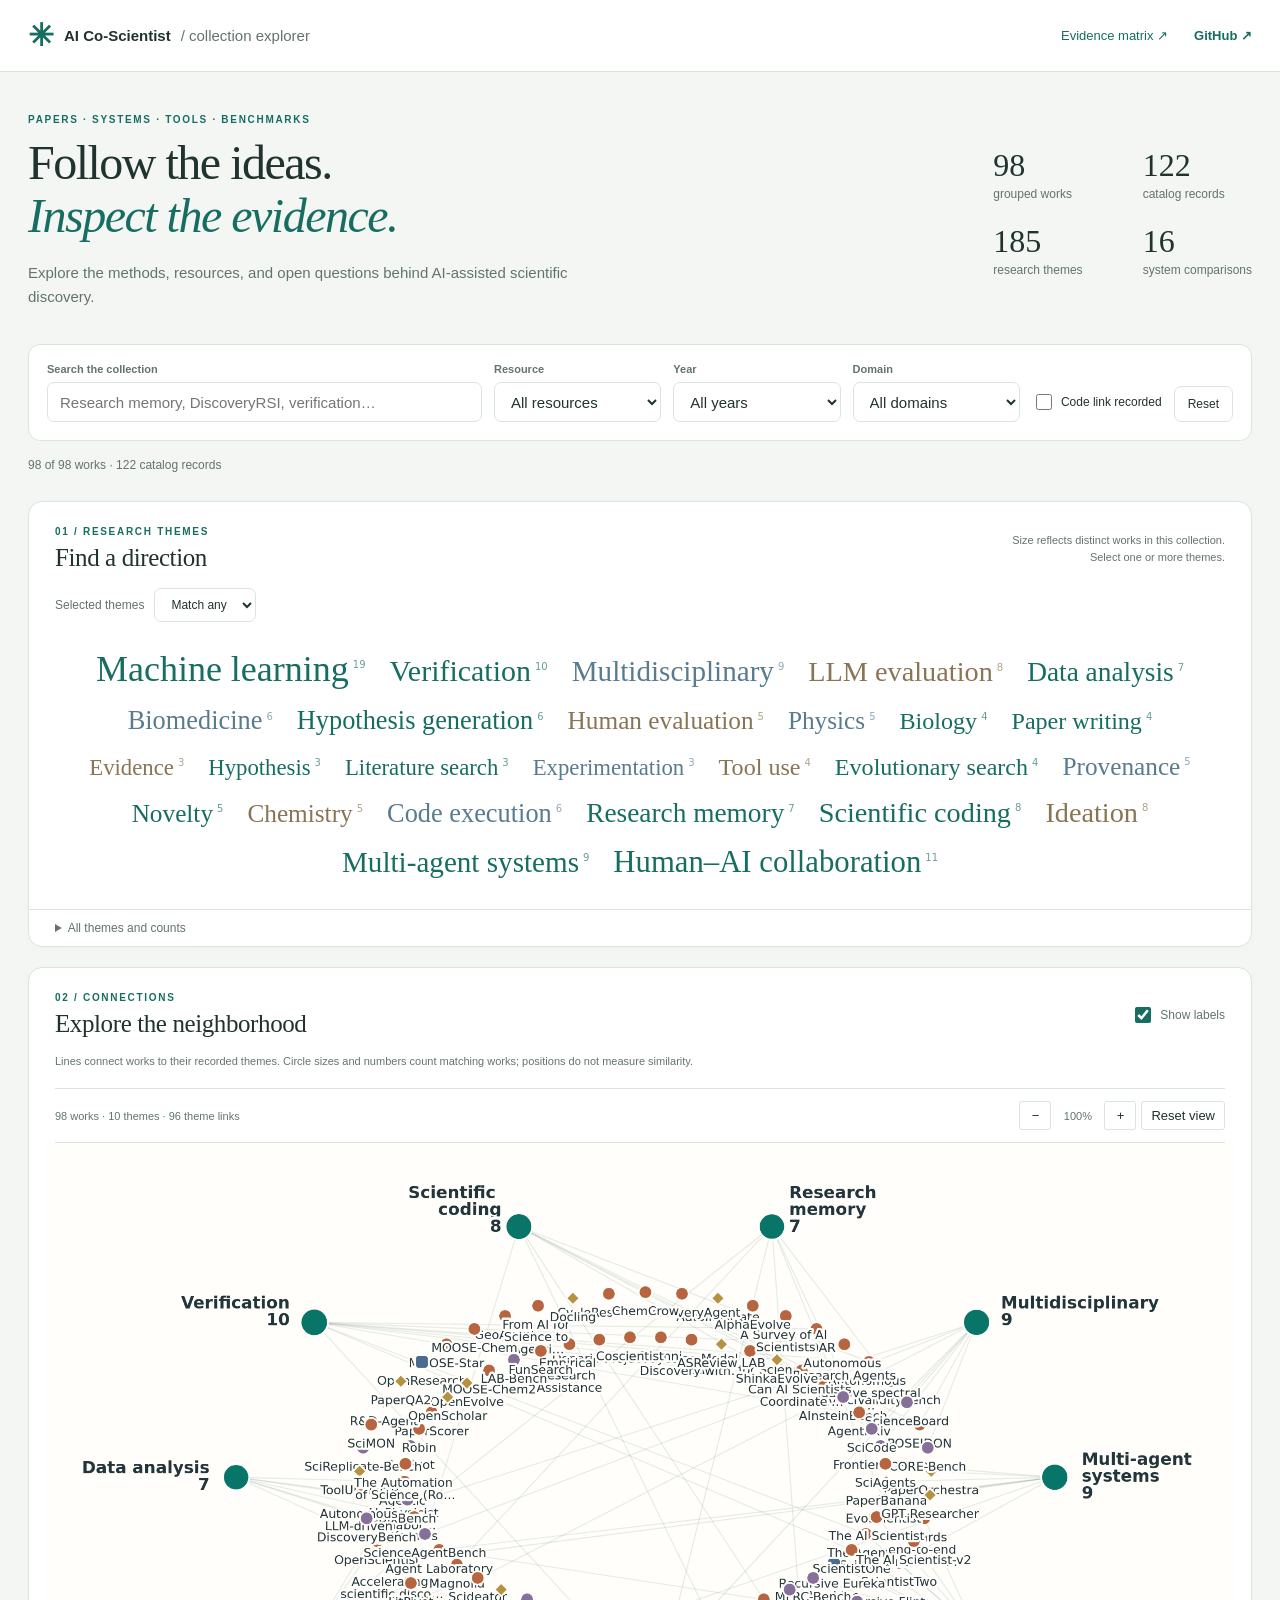
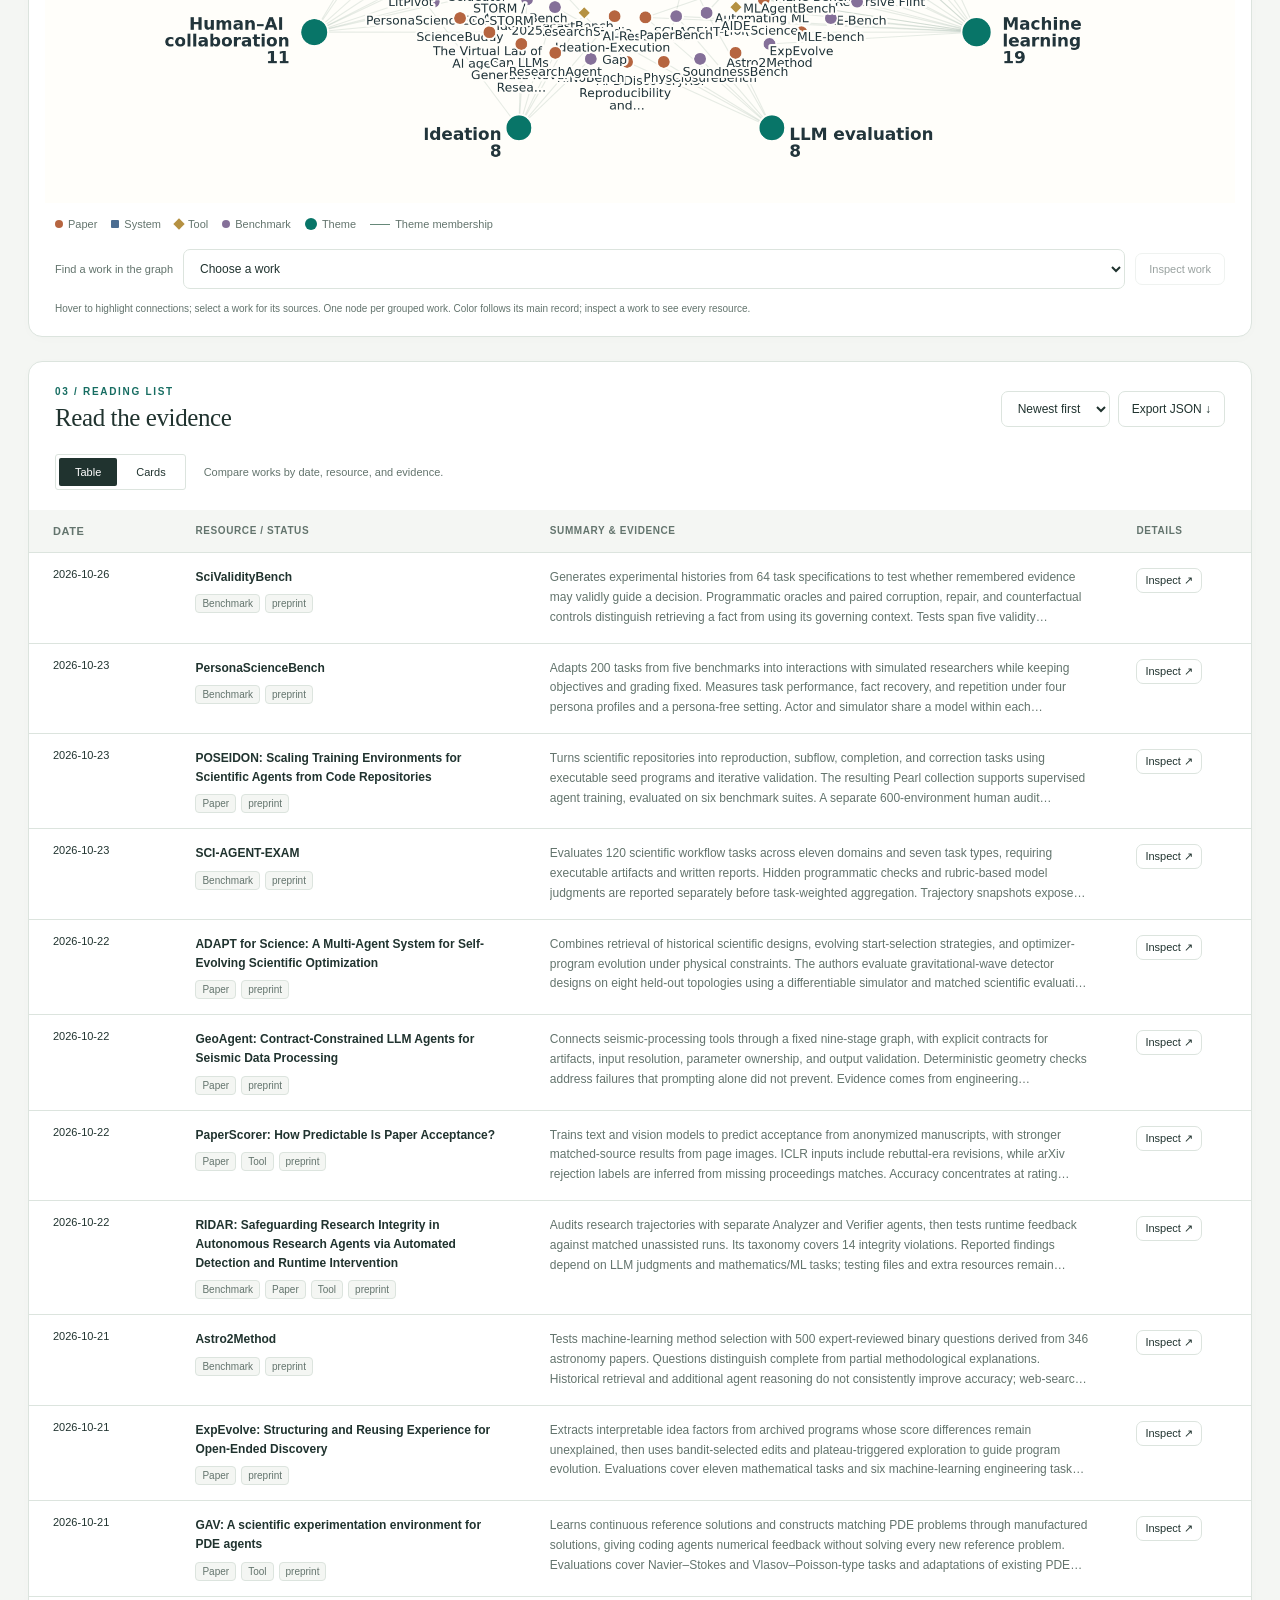
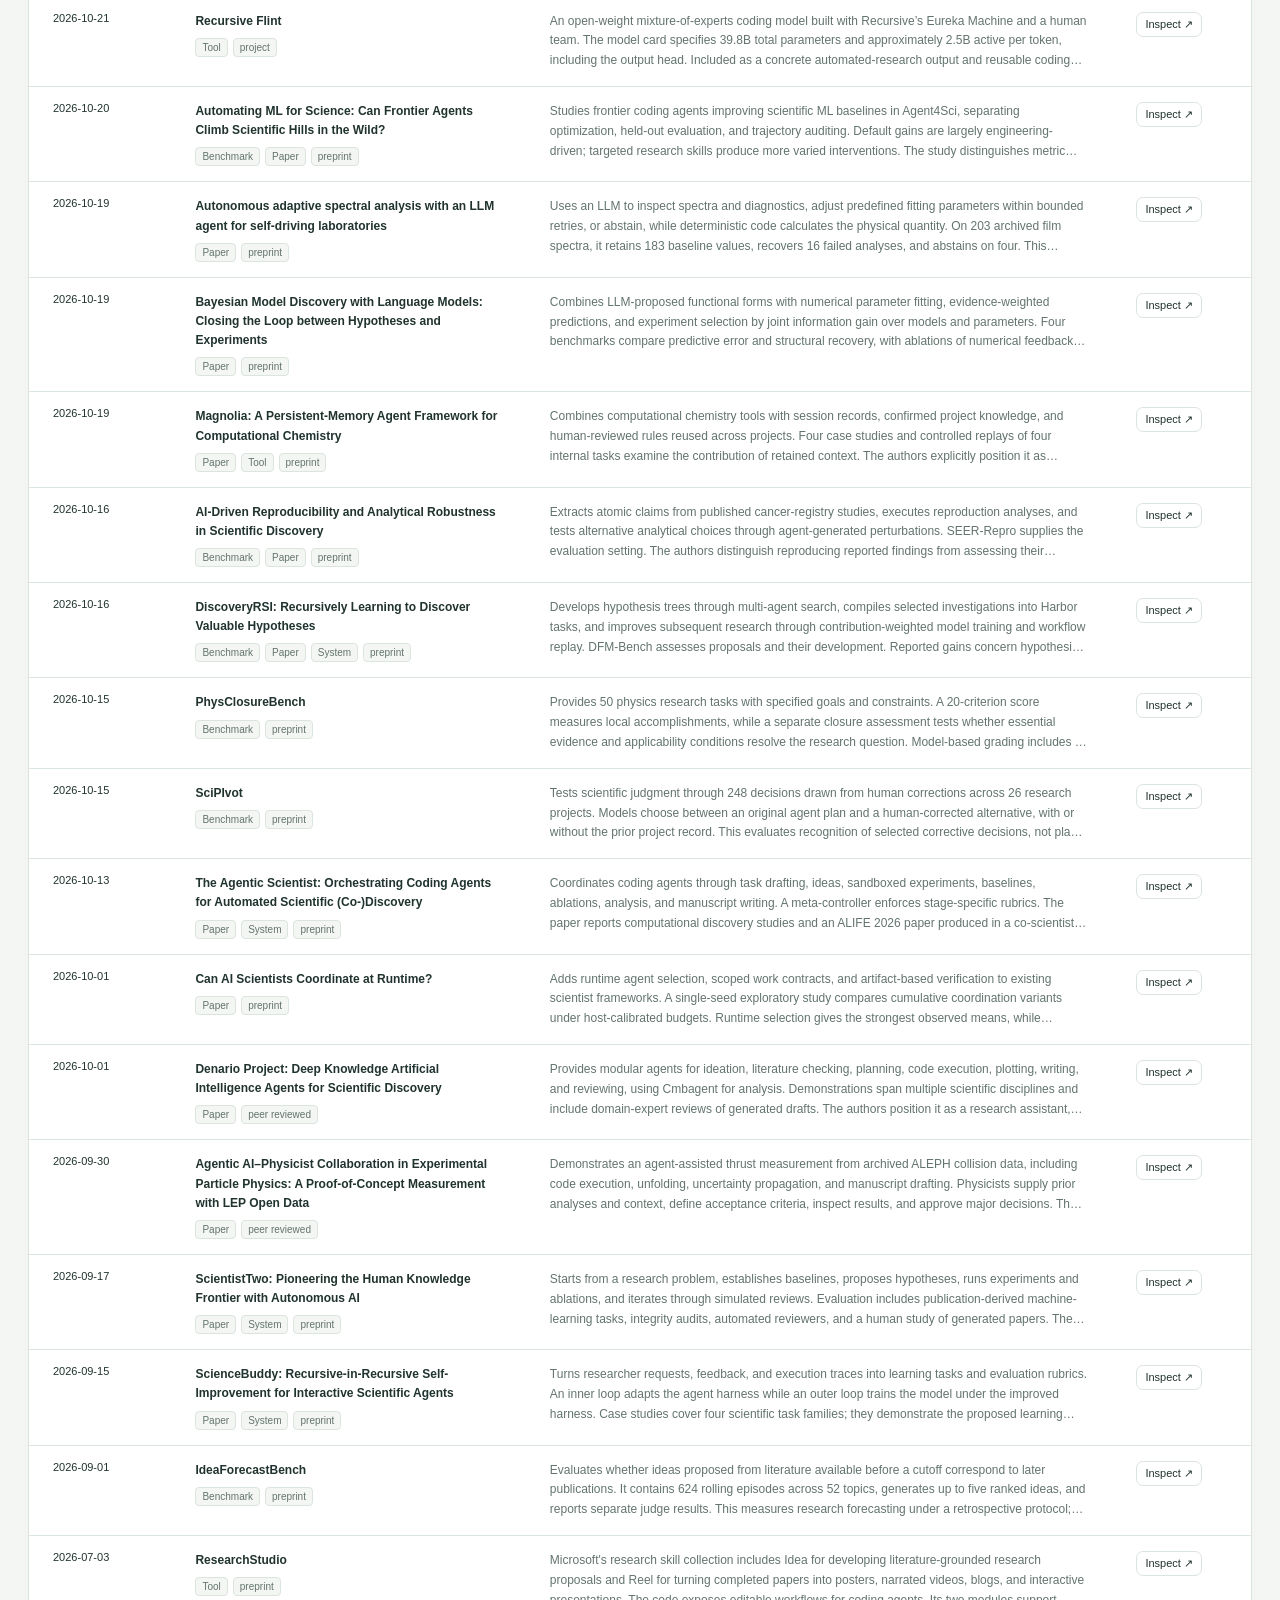
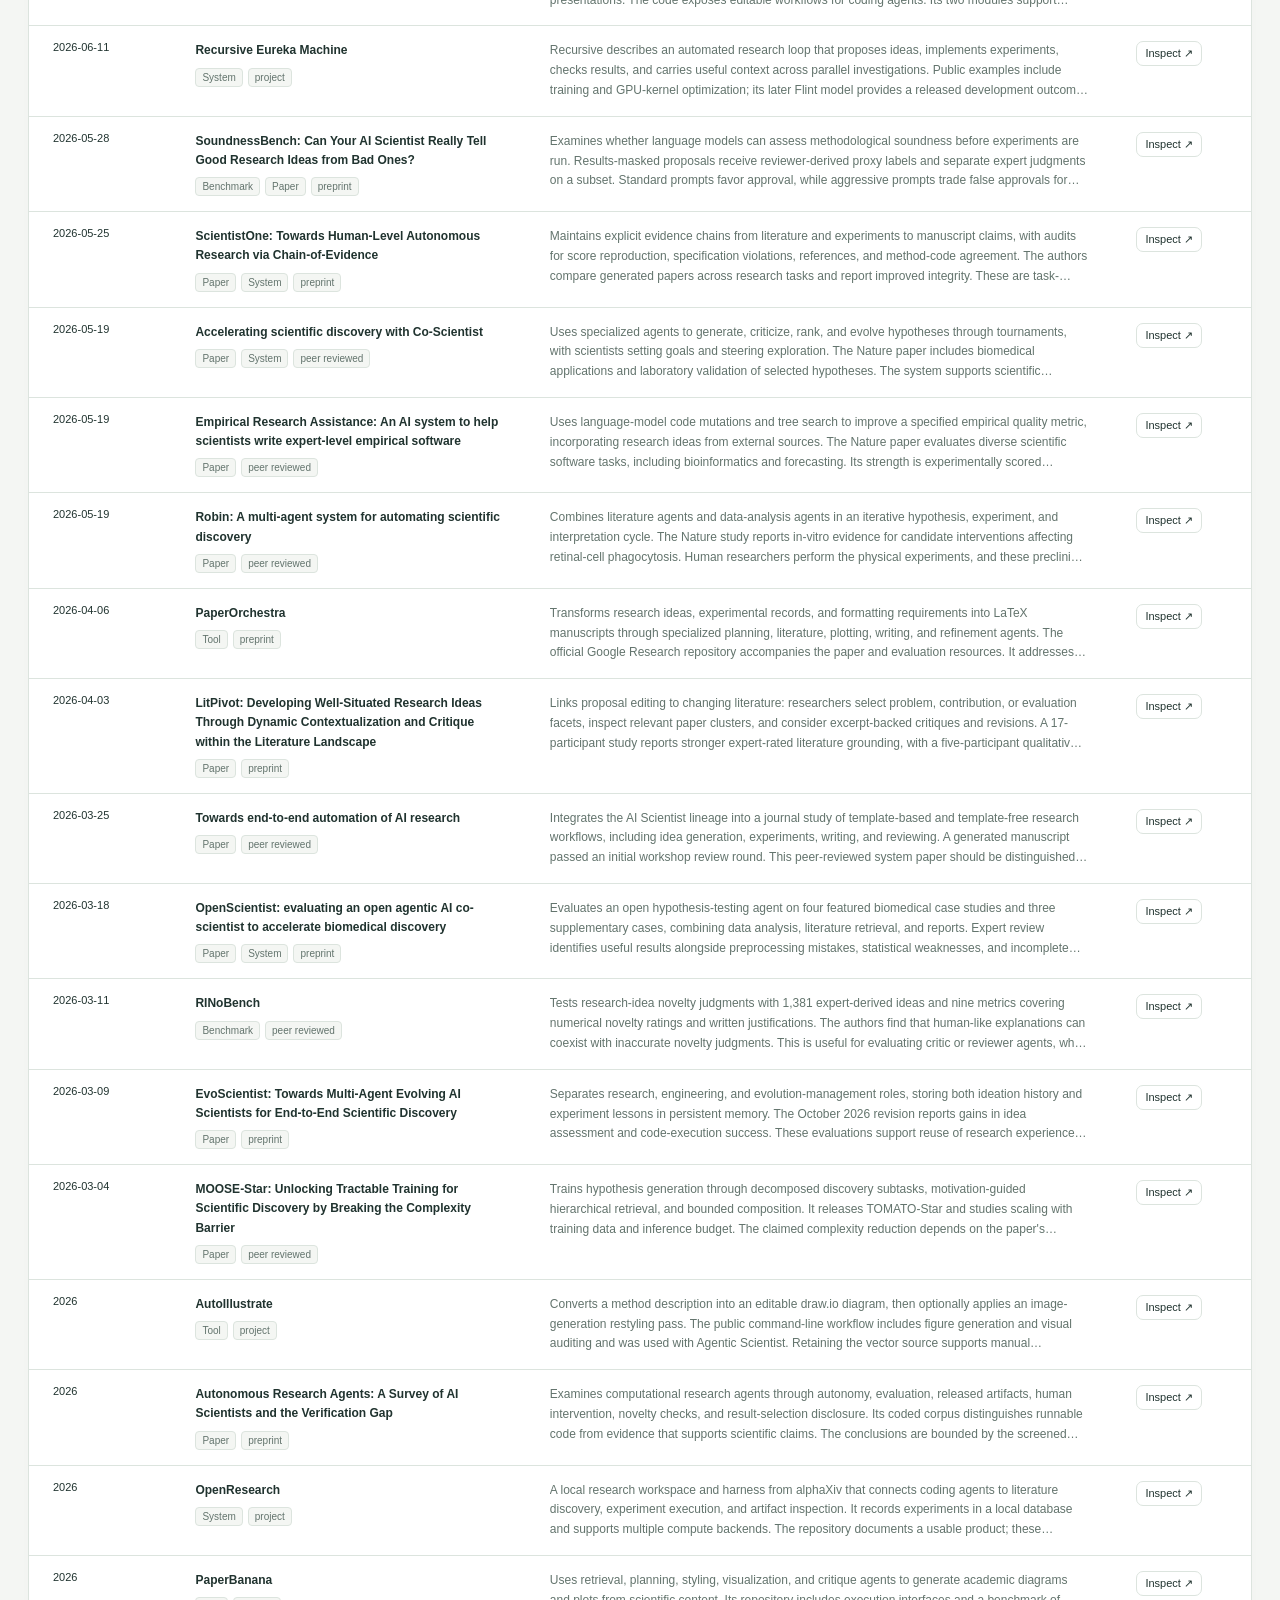
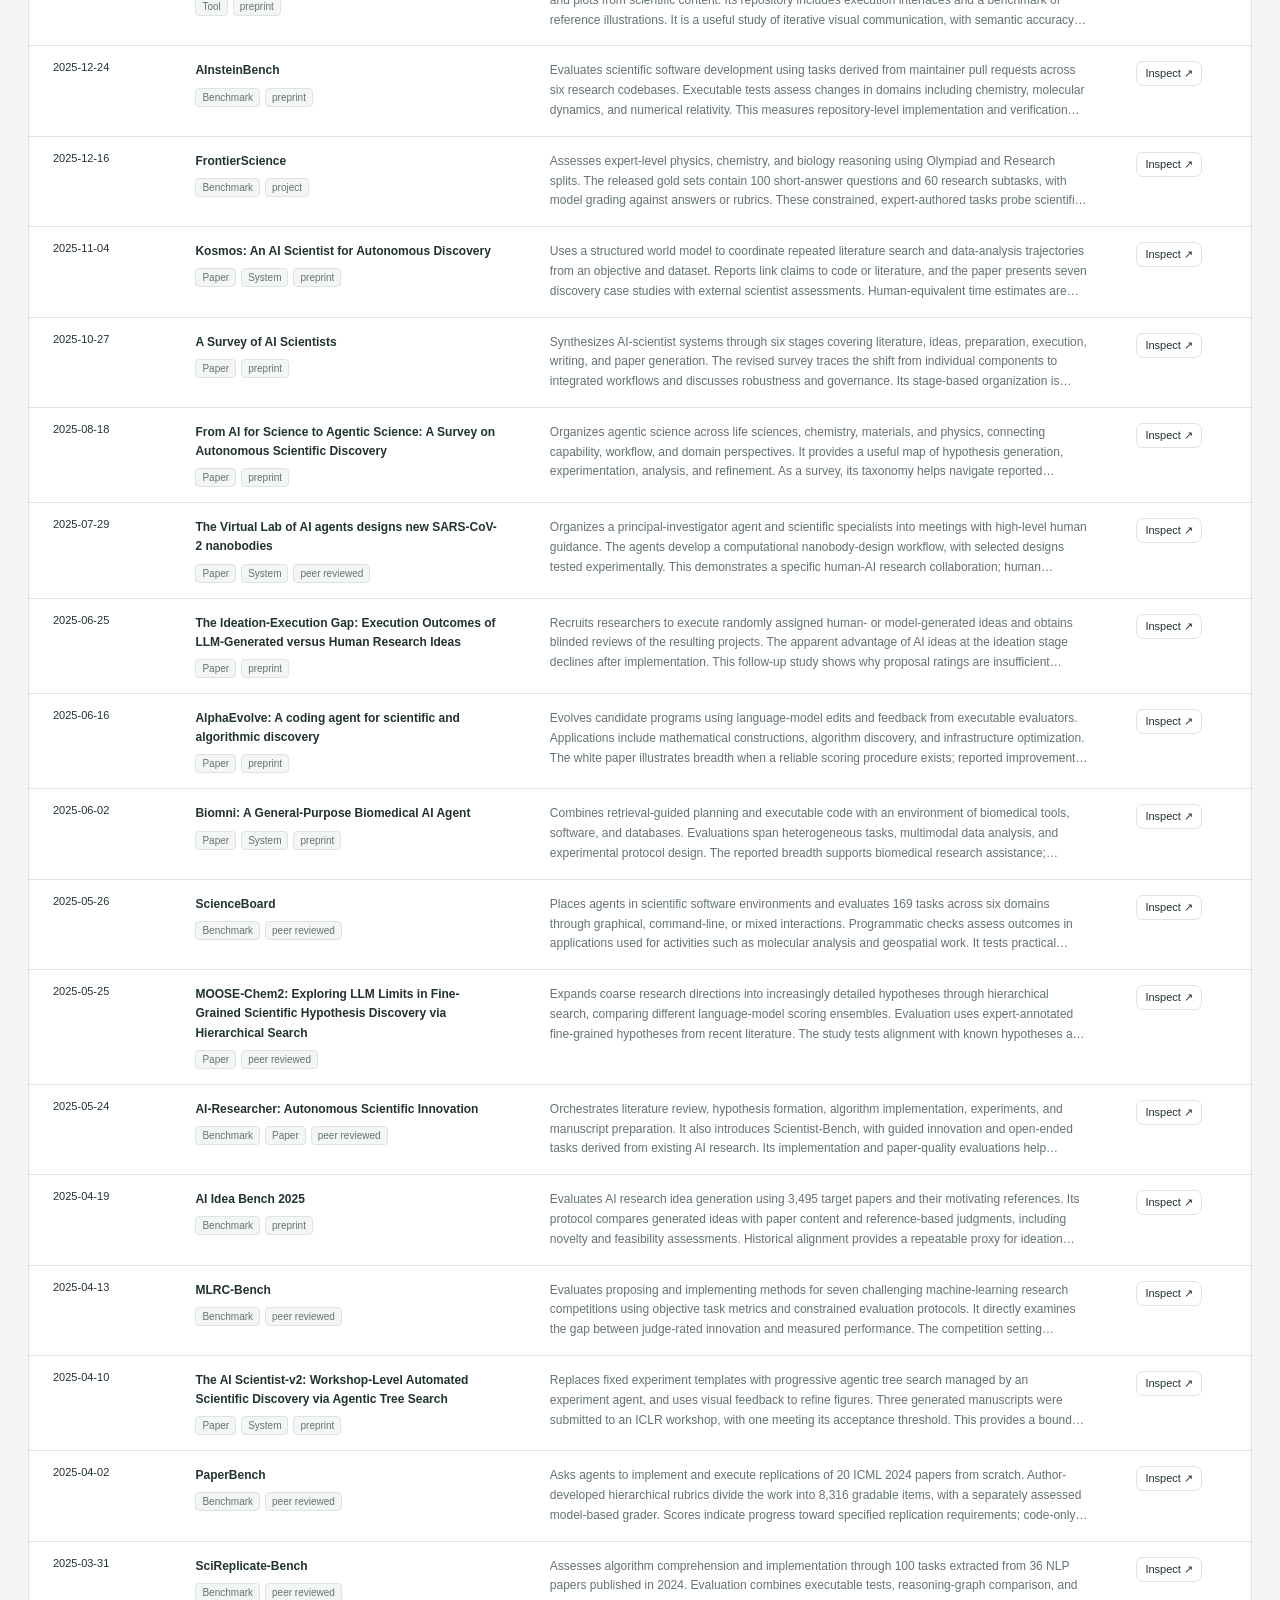
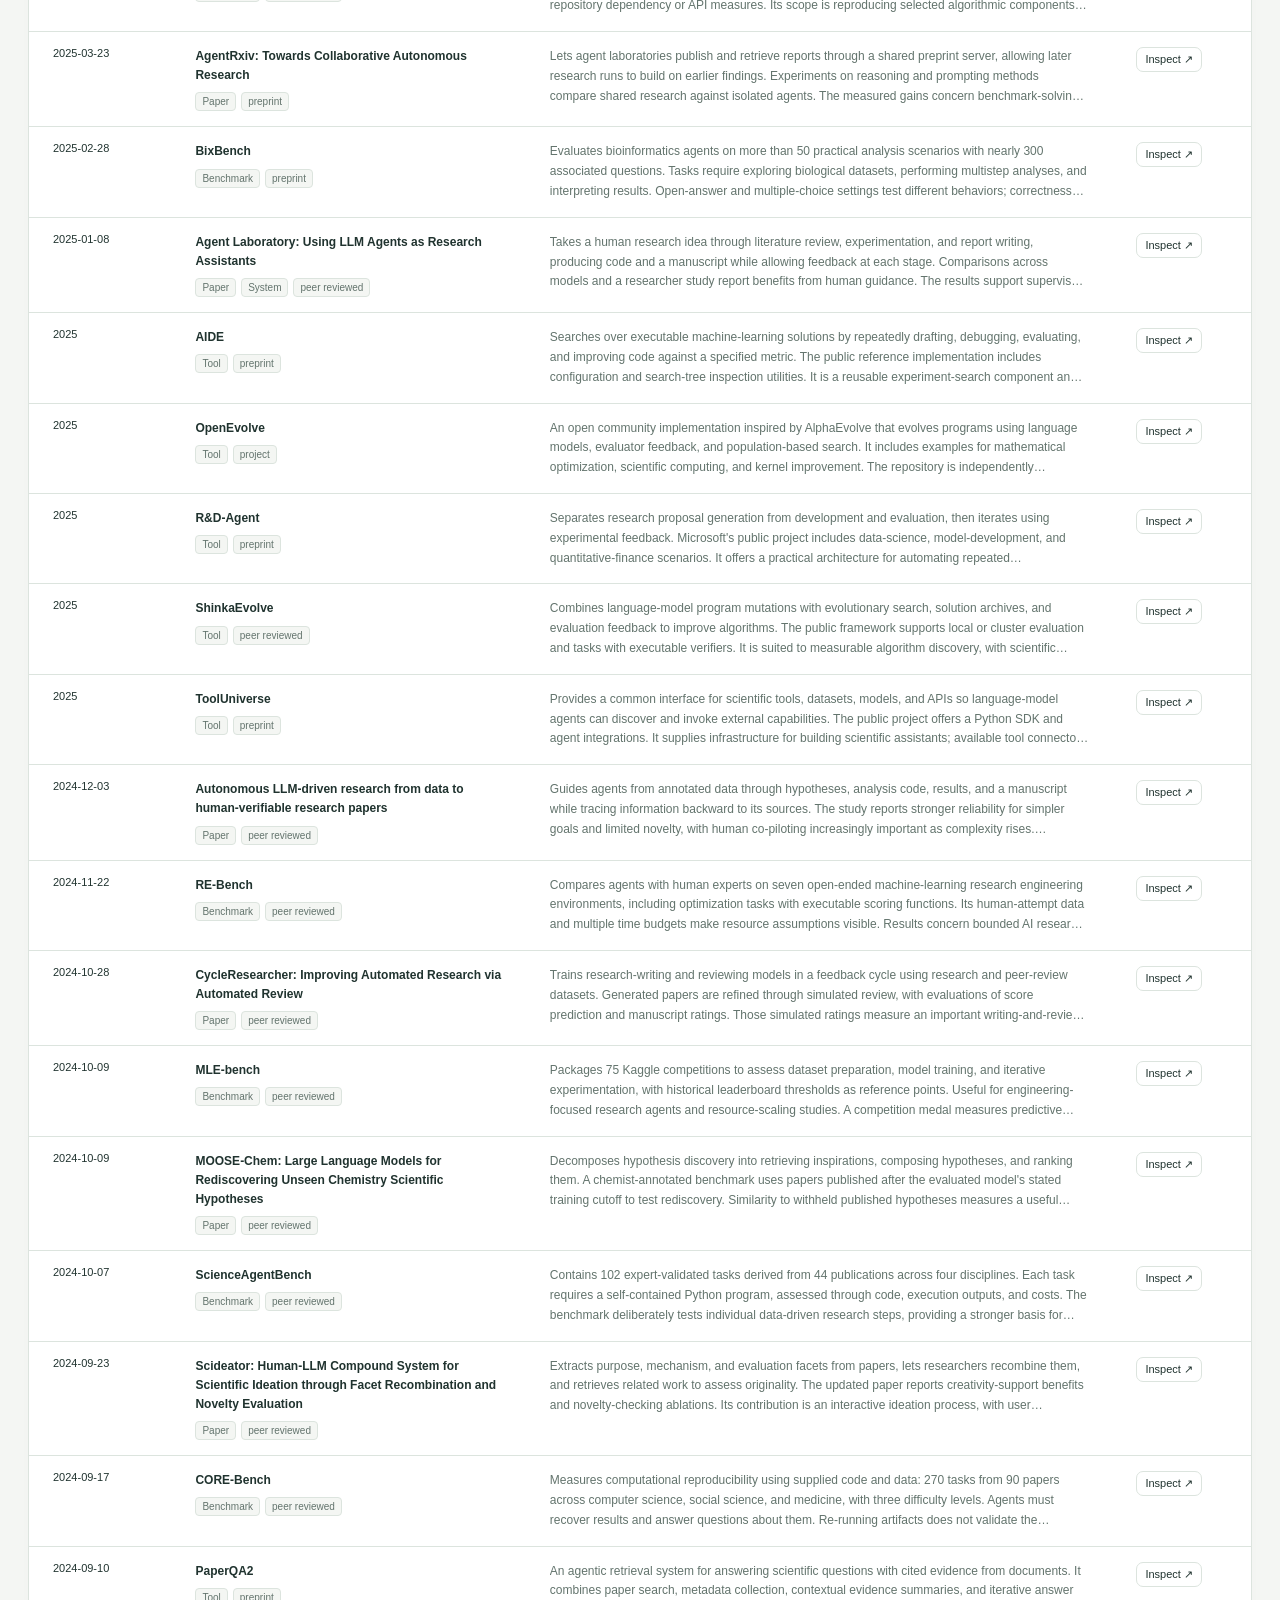
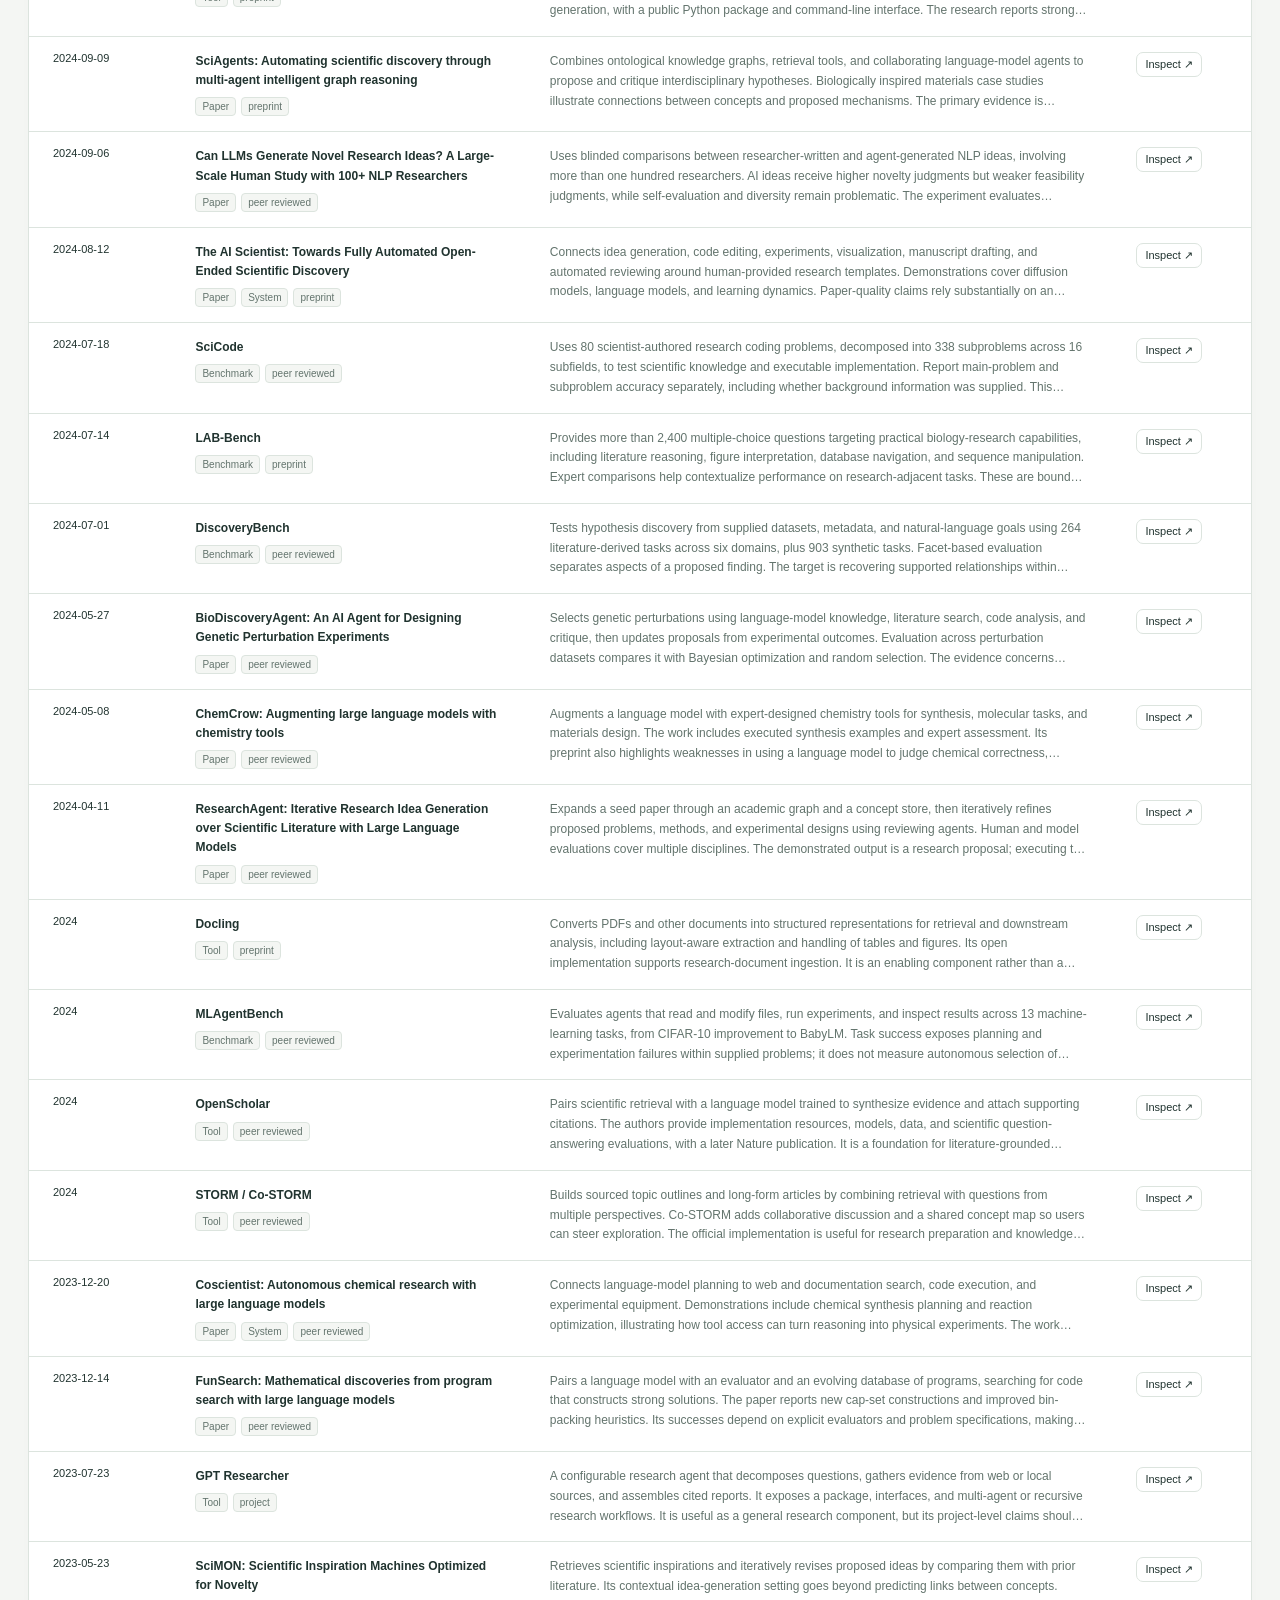
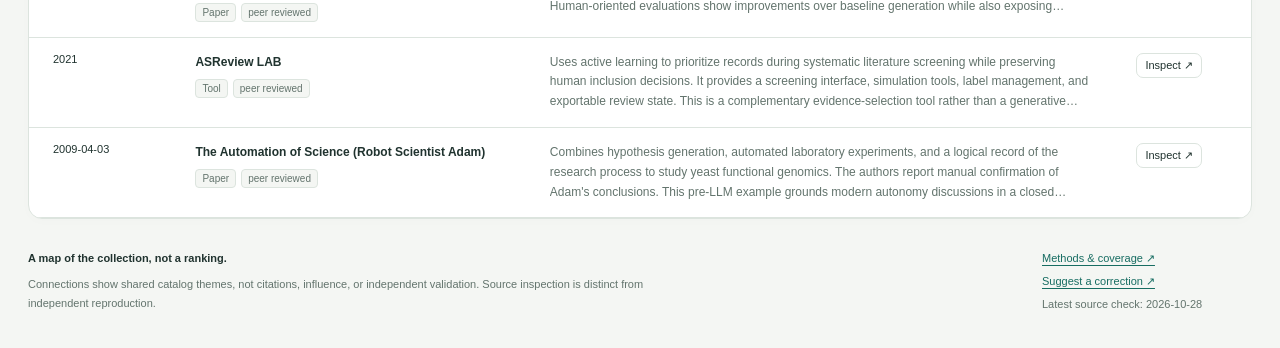
==== commit ec089cb0: "Add table and cards views to the explorer reading list" ====
--- a/site/index.html
+++ b/site/index.html
@@ -6,9 +6,9 @@
 <meta name="color-scheme" content="light dark">
 <title>Explore · Awesome AI Co-Scientist</title>
 <link rel="icon" href="favicon.svg" type="image/svg+xml">
-<link rel="stylesheet" href="styles.css?v=radial-map-4">
+<link rel="stylesheet" href="styles.css?v=reading-views-5">
 <script defer src="vendor/cytoscape.min.js" integrity="sha384-lyd1lDWZ623YSUJ/wMQH50y+T81dWKJk7ZoFdYWXQS83b0+QpW0pgdfXEnQnXL/X"></script>
-<script type="module" src="app.mjs?v=radial-map-4"></script>
+<script type="module" src="app.mjs?v=reading-views-5"></script>
 </head>
 <body>
 <a class="skip" href="#results">Skip to results</a>
@@ -46,7 +46,9 @@
 </div>
 <section class="results card" id="results" aria-labelledby="results-heading">
 <div class="section-heading"><div><p class="eyebrow">03 / READING LIST</p><h2 id="results-heading">Read the evidence</h2></div><div class="table-controls"><label><span class="sr-only">Sort results</span><select id="sort"><option value="newest">Newest first</option><option value="oldest">Oldest first</option><option value="name">Name</option></select></label><button id="export" class="quiet">Export JSON ↓</button></div></div>
-<div class="table-scroll"><table><thead><tr><th>Date</th><th>Resource / status</th><th>Summary &amp; evidence</th><th>Details</th></tr></thead><tbody id="rows"></tbody></table></div>
+<div class="reading-view-bar"><div class="view-switch" role="group" aria-label="Reading list view"><button id="view-table" type="button" aria-pressed="true" aria-controls="reading-table">Table</button><button id="view-cards" type="button" aria-pressed="false" aria-controls="reading-cards">Cards</button></div><p id="view-help">Compare works in the table, or switch to cards for full summaries.</p></div>
+<div id="reading-table" class="table-scroll"><table><thead><tr><th>Date</th><th>Resource / status</th><th>Summary &amp; evidence</th><th>Details</th></tr></thead><tbody id="rows"></tbody></table></div>
+<div id="reading-cards" class="reading-cards" hidden></div>
 <p id="empty" class="empty" hidden>No matching works. Clear a filter or try a broader search.</p>
 </section>
 <footer><div><strong>A map of the collection, not a ranking.</strong><p>Connections show shared catalog themes, not citations, influence, or independent validation. Source inspection is distinct from independent reproduction.</p></div><div><a href="https://github.com/duyvuleo/awesome-ai-co-scientist/blob/main/docs/explorer.md">Methods &amp; coverage ↗</a><a href="https://github.com/duyvuleo/awesome-ai-co-scientist/blob/main/CONTRIBUTING.md">Suggest a correction ↗</a><span id="source-date"></span></div></footer>
--- a/site/styles.css
+++ b/site/styles.css
@@ -24,3 +24,10 @@
 .graph-tooltip{background:var(--graph-bg);color:var(--graph-ink);border-color:var(--graph-edge);left:18px;right:auto;max-width:calc(100% - 36px)}
 @media(prefers-color-scheme:dark){.graph-card{--graph-bg:#182723;--graph-ink:#e1e9e3;--graph-theme:#6ac5ad;--graph-paper:#d19170;--graph-system:#8bafd4;--graph-tool:#cfb36d;--graph-benchmark:#b4a0cf;--graph-edge:#91afa0}}
 @media(max-width:780px){#graph{height:620px}.graph-shell{margin:0 6px}.graph-toolbar{margin:14px 18px 0;align-items:flex-start;flex-wrap:wrap}.graph-controls{margin-left:auto}.graph-picker{padding:12px 18px}.graph-picker label{width:100%}.graph-picker select{width:100%}}
+
+/* Alternate reading views share the same filtered, ordered works. */
+.reading-view-bar{display:flex;align-items:center;gap:18px;flex-wrap:wrap;padding:0 26px 20px}.reading-view-bar p{font-size:11px;color:var(--muted);margin:0}
+.view-switch{display:inline-flex;border:1px solid var(--line);border-radius:3px;padding:3px;background:var(--surface);gap:3px}.view-switch button{border:0;border-radius:2px;background:transparent;font-size:11px;padding:8px 16px;color:var(--ink)}.view-switch button[aria-pressed=true]{background:var(--ink);color:var(--surface)}.view-switch button:hover:not([aria-pressed=true]){background:var(--accent-soft)}
+.reading-cards{display:grid;grid-template-columns:repeat(3,minmax(0,1fr));gap:16px;padding:0 26px 26px}.reading-work{display:flex;flex-direction:column;min-width:0;border:1px solid var(--line);border-radius:8px;padding:20px;background:var(--surface)}.reading-work.is-selected{border-color:var(--accent);background:var(--accent-soft)}.work-meta{display:flex;justify-content:space-between;gap:10px;flex-wrap:wrap;font-size:10px;color:var(--muted);font-variant-numeric:tabular-nums}.reading-work h3{font-size:16px;line-height:1.5;margin:14px 0 0;overflow-wrap:anywhere}.reading-work h3 a{color:var(--ink);text-decoration:none}.reading-work h3 a:hover{text-decoration:underline;color:var(--accent)}.work-summary{font-size:12px;line-height:1.75;color:var(--muted);margin:0 0 20px}.work-actions{display:flex;align-items:center;justify-content:space-between;flex-wrap:wrap;gap:12px;margin-top:auto;font-size:11px}.work-actions button{font-size:11px;padding:7px 9px}
+@media(max-width:1100px){.reading-cards{grid-template-columns:repeat(2,minmax(0,1fr))}}
+@media(max-width:600px){.reading-cards{grid-template-columns:minmax(0,1fr);padding:0 18px 18px}.reading-view-bar{padding:0 18px 18px;gap:10px}}
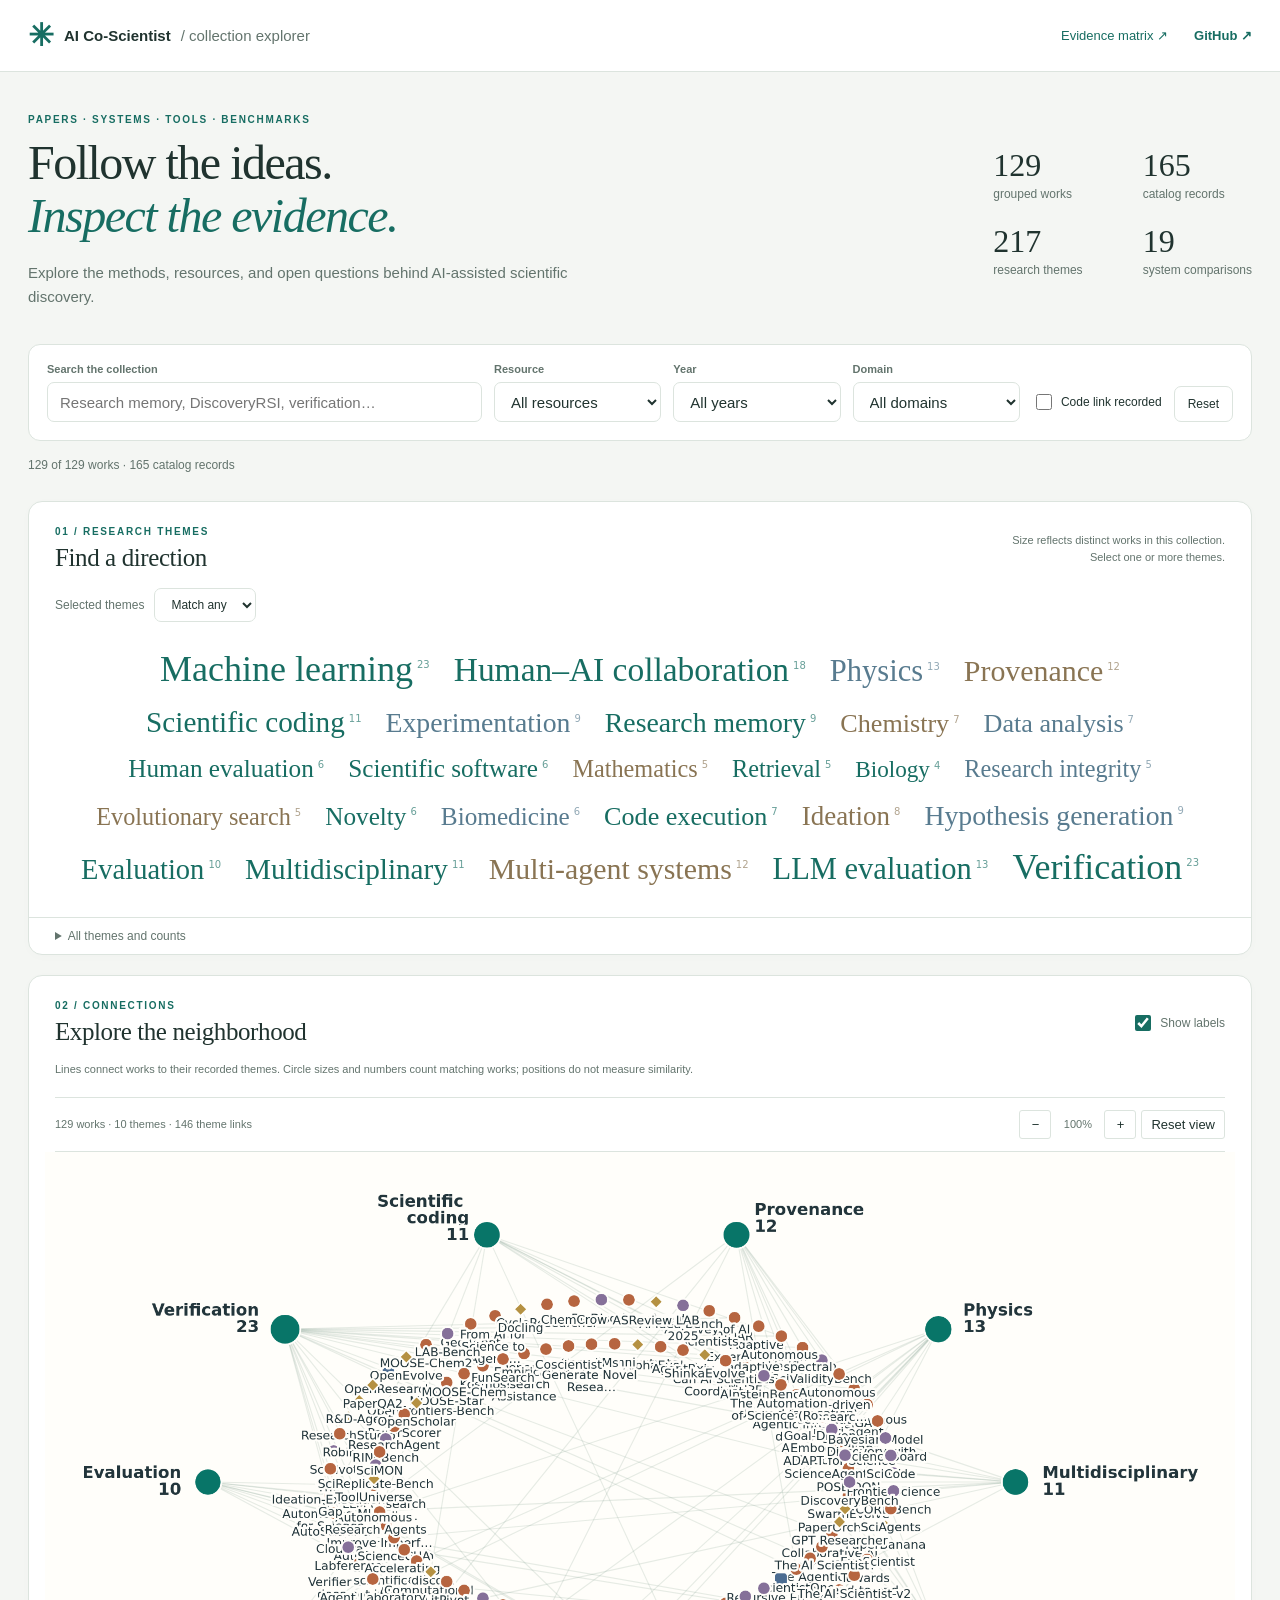
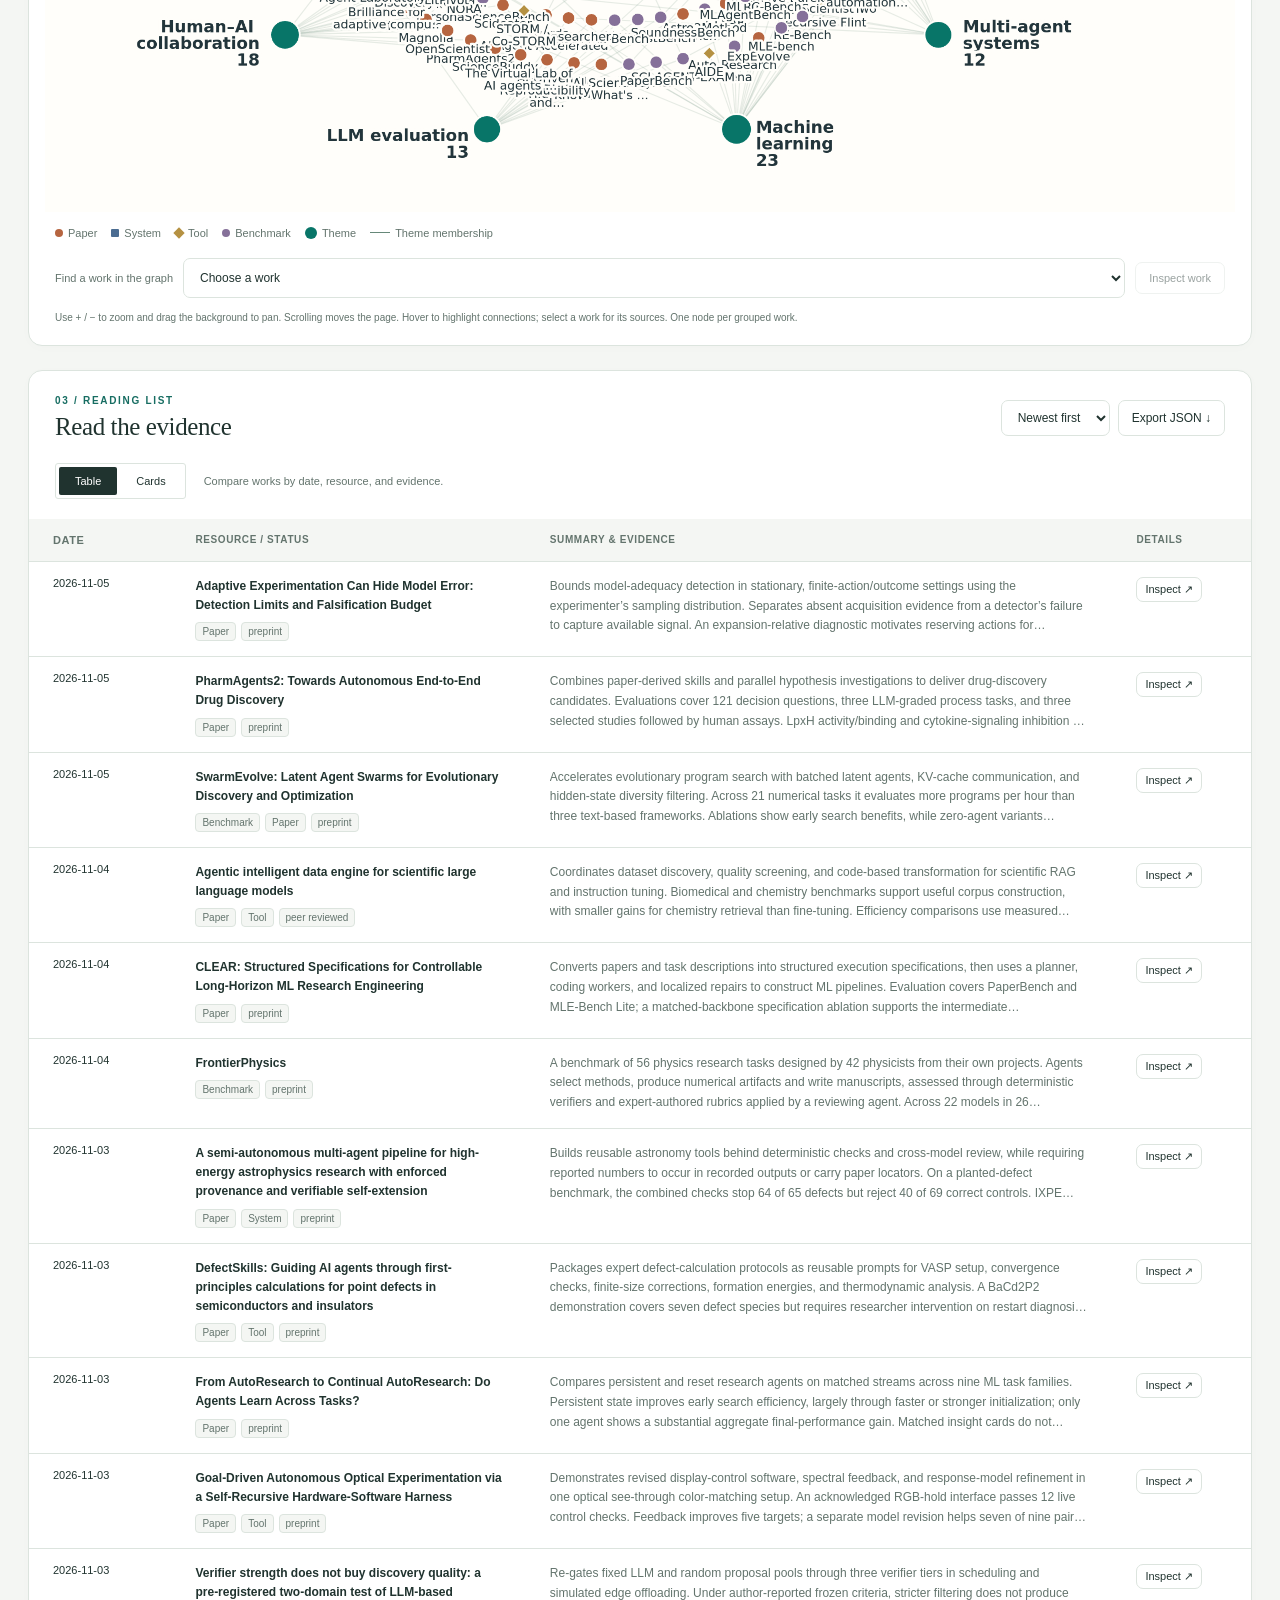
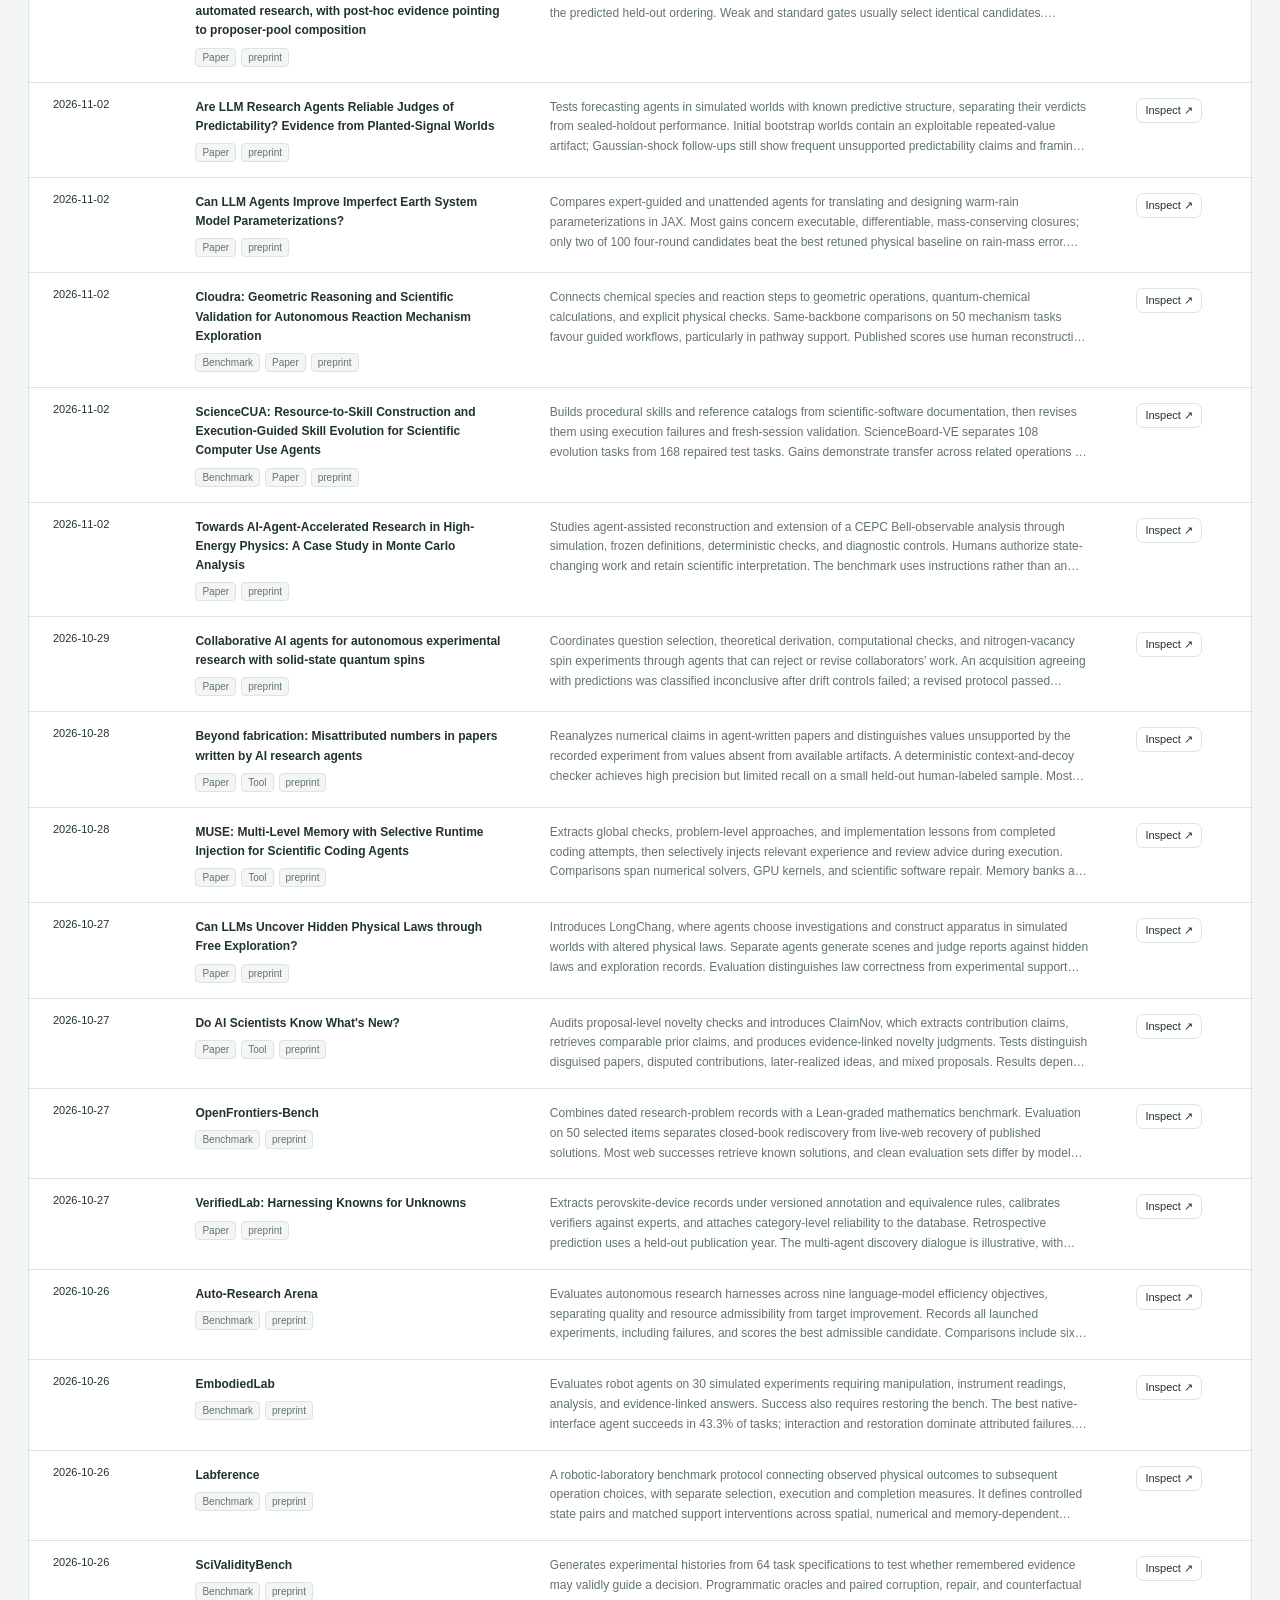
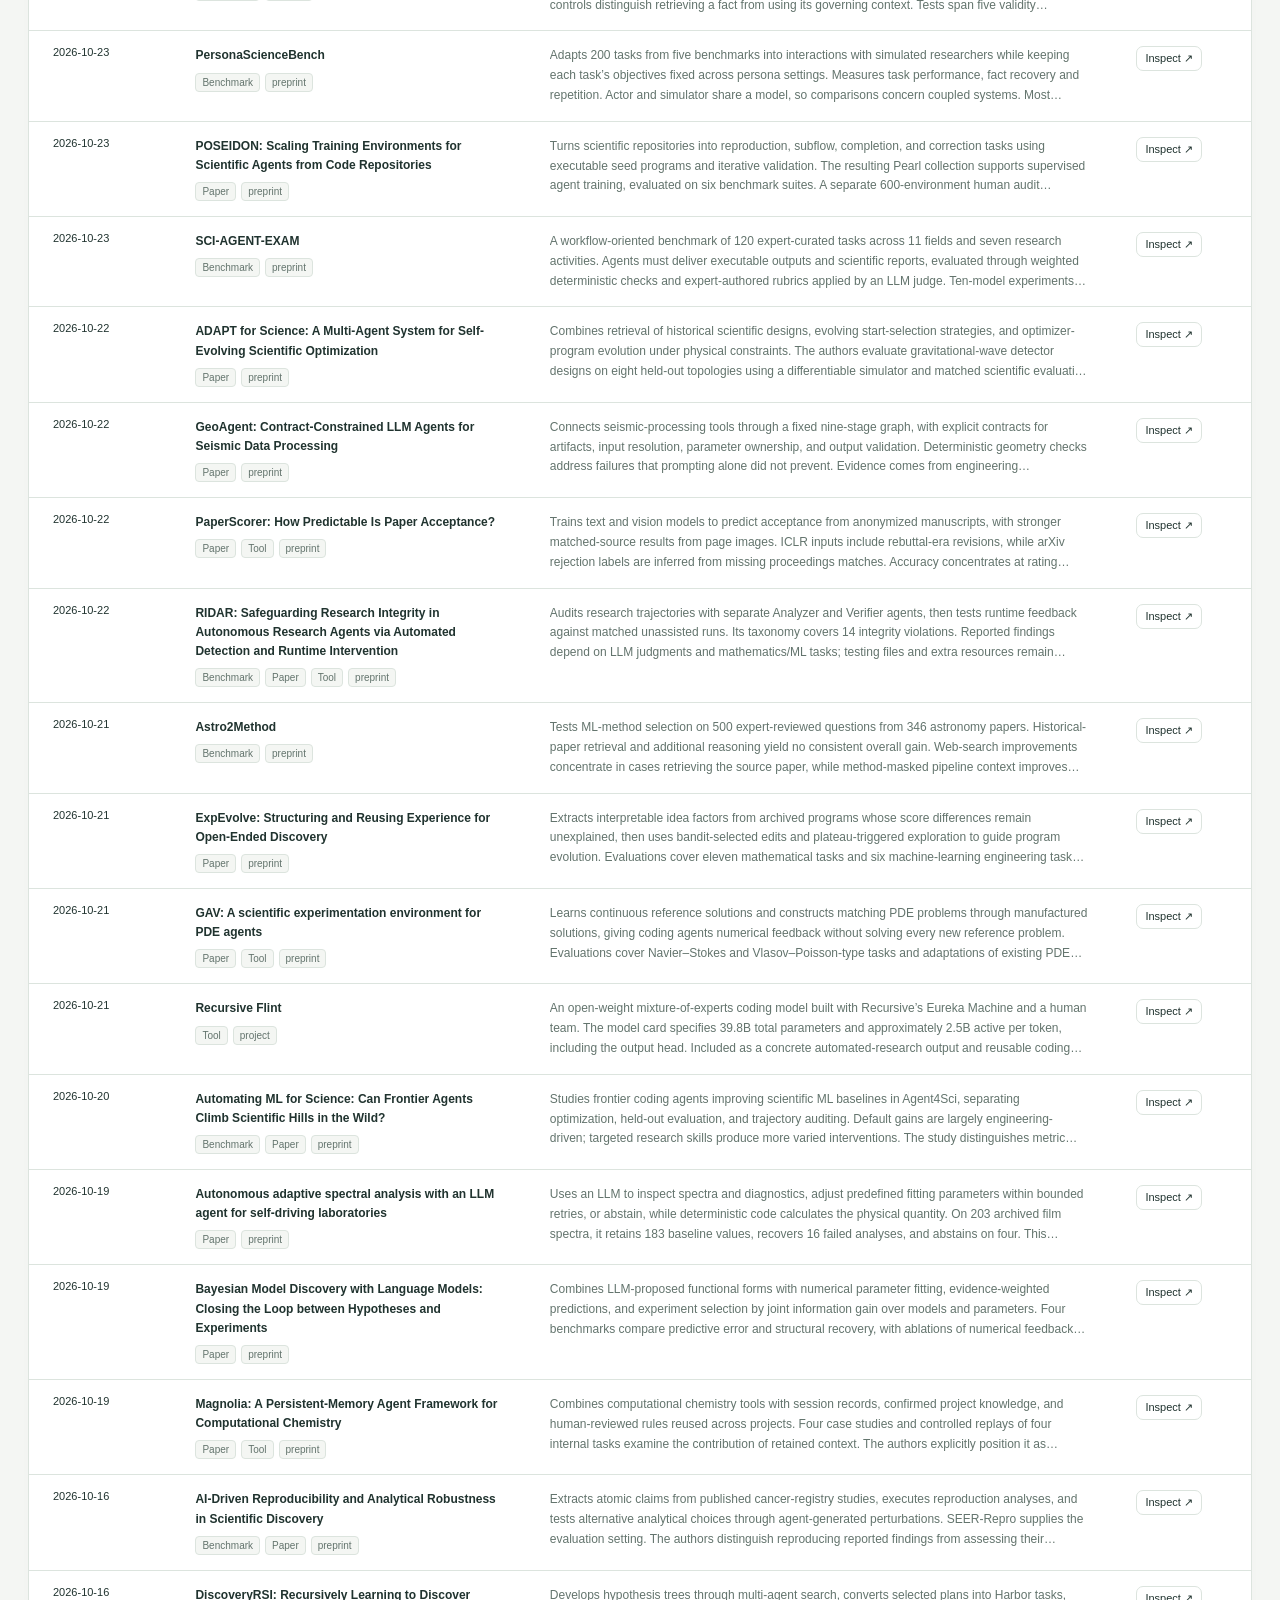
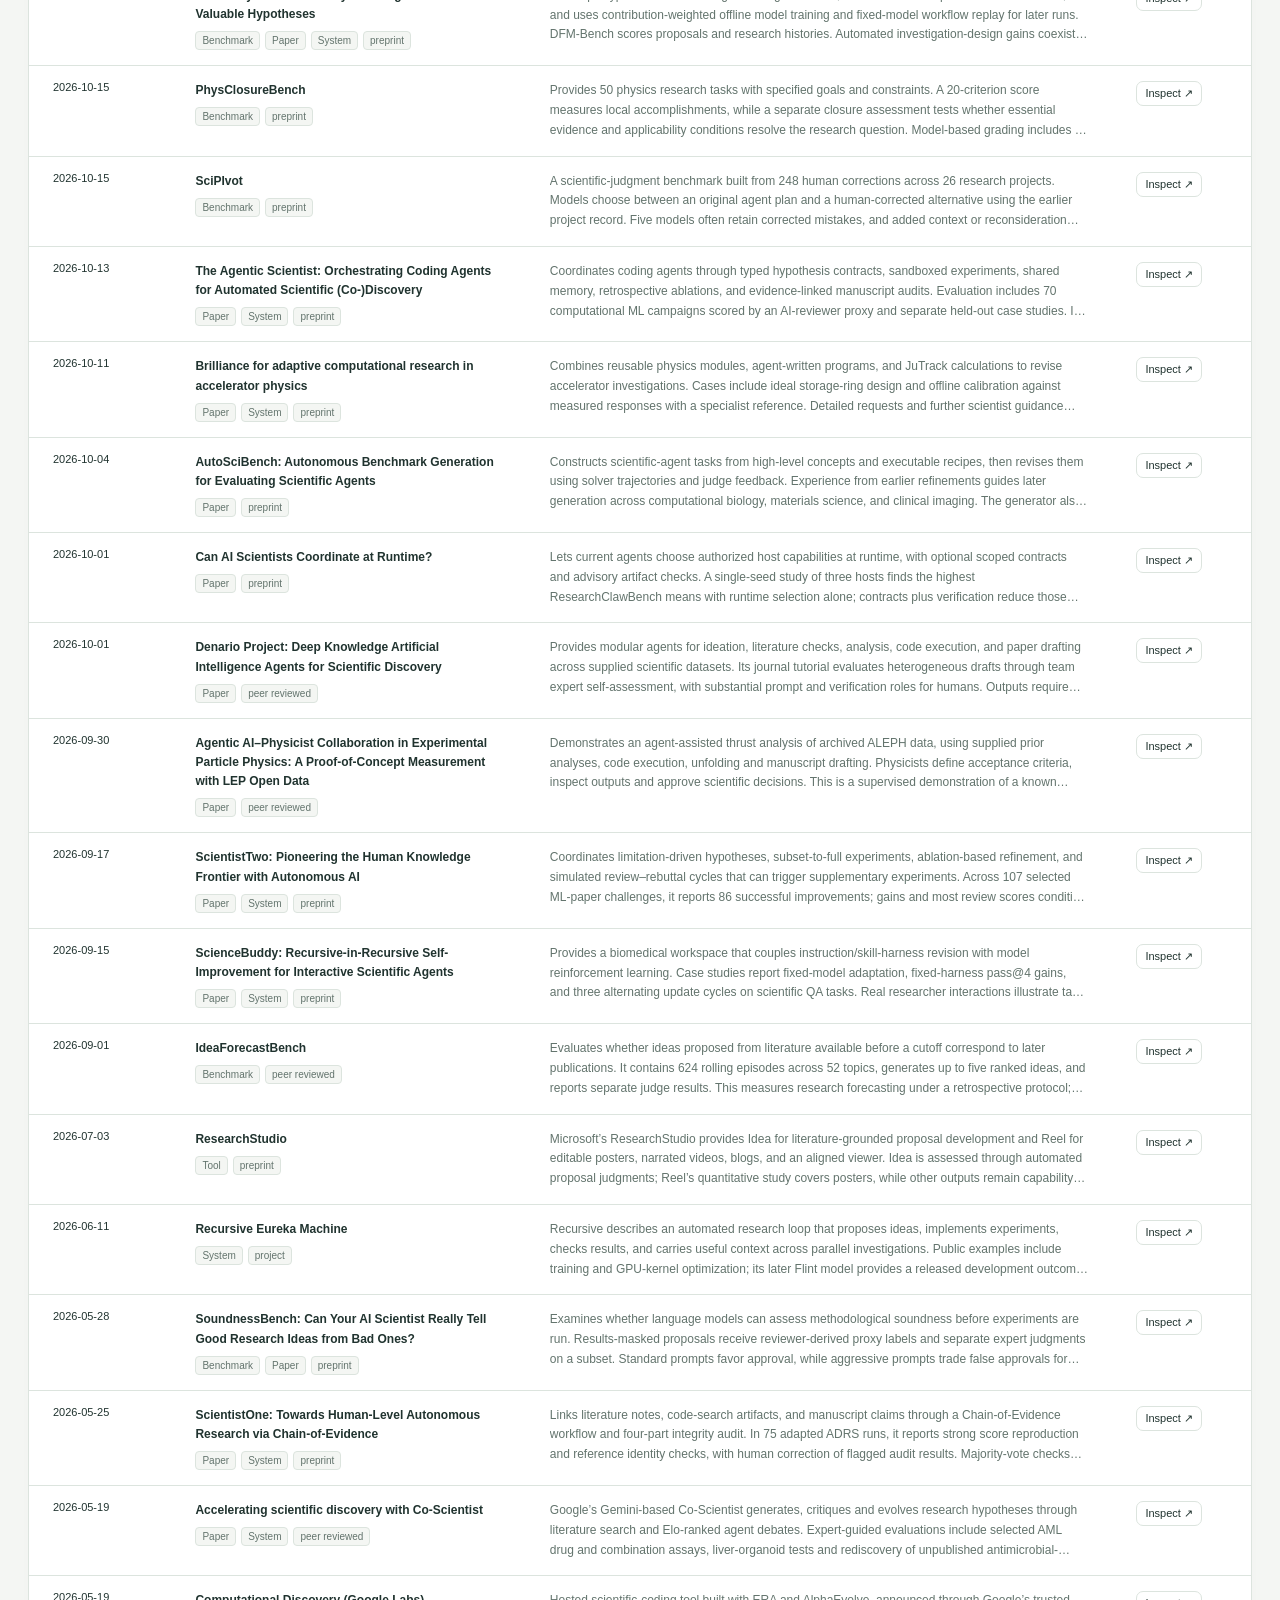
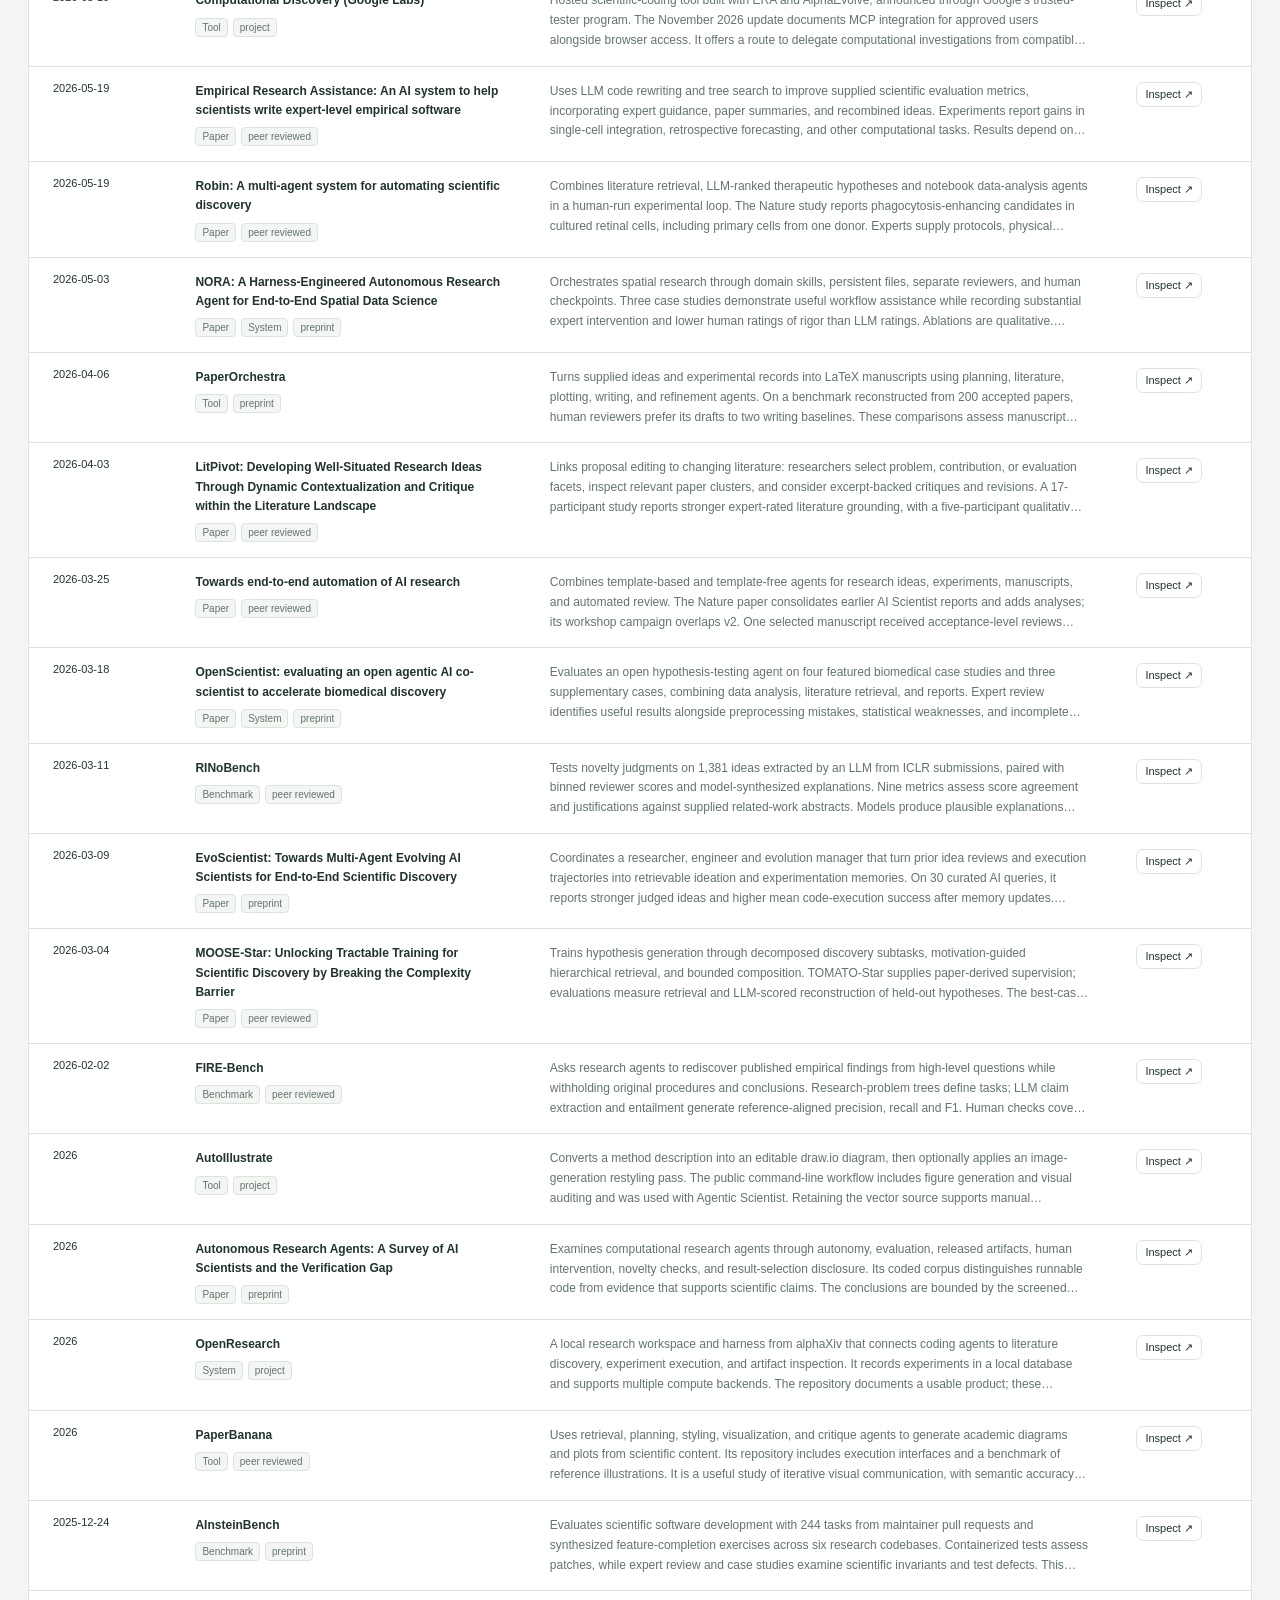
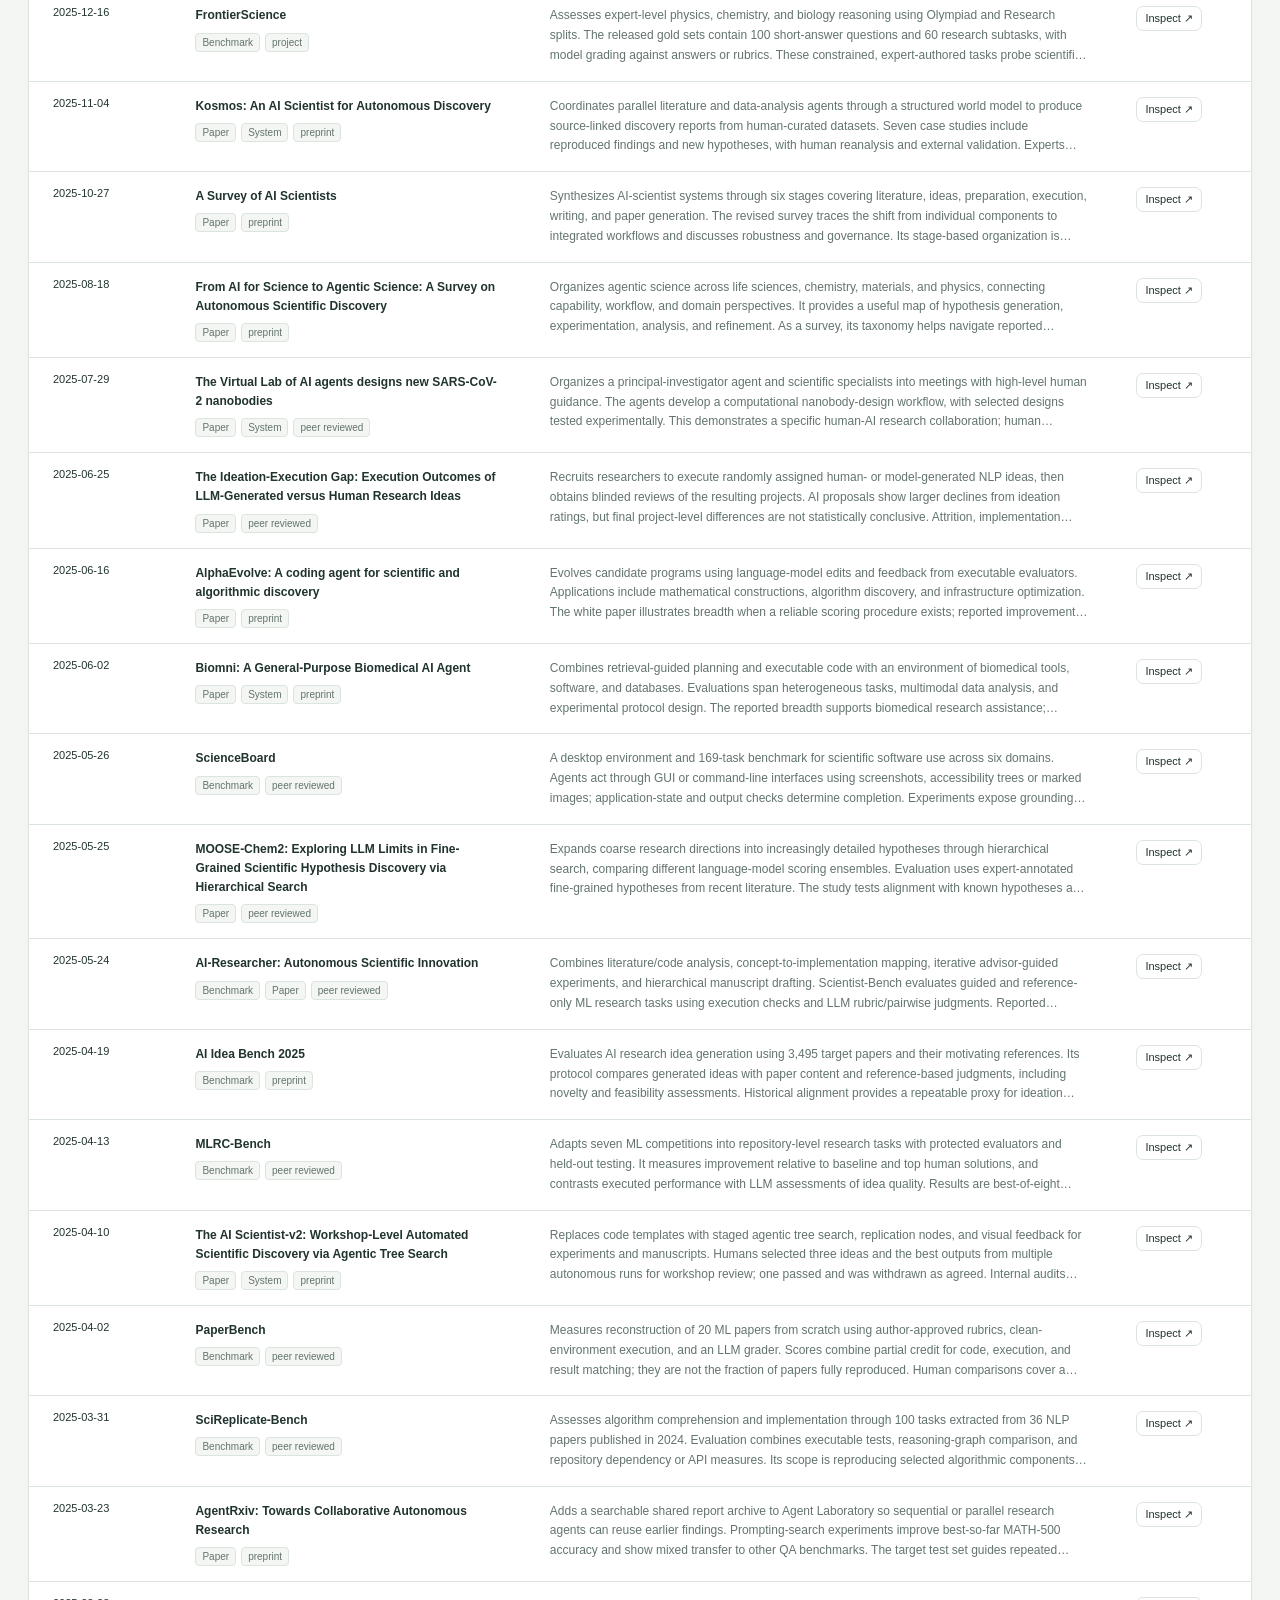
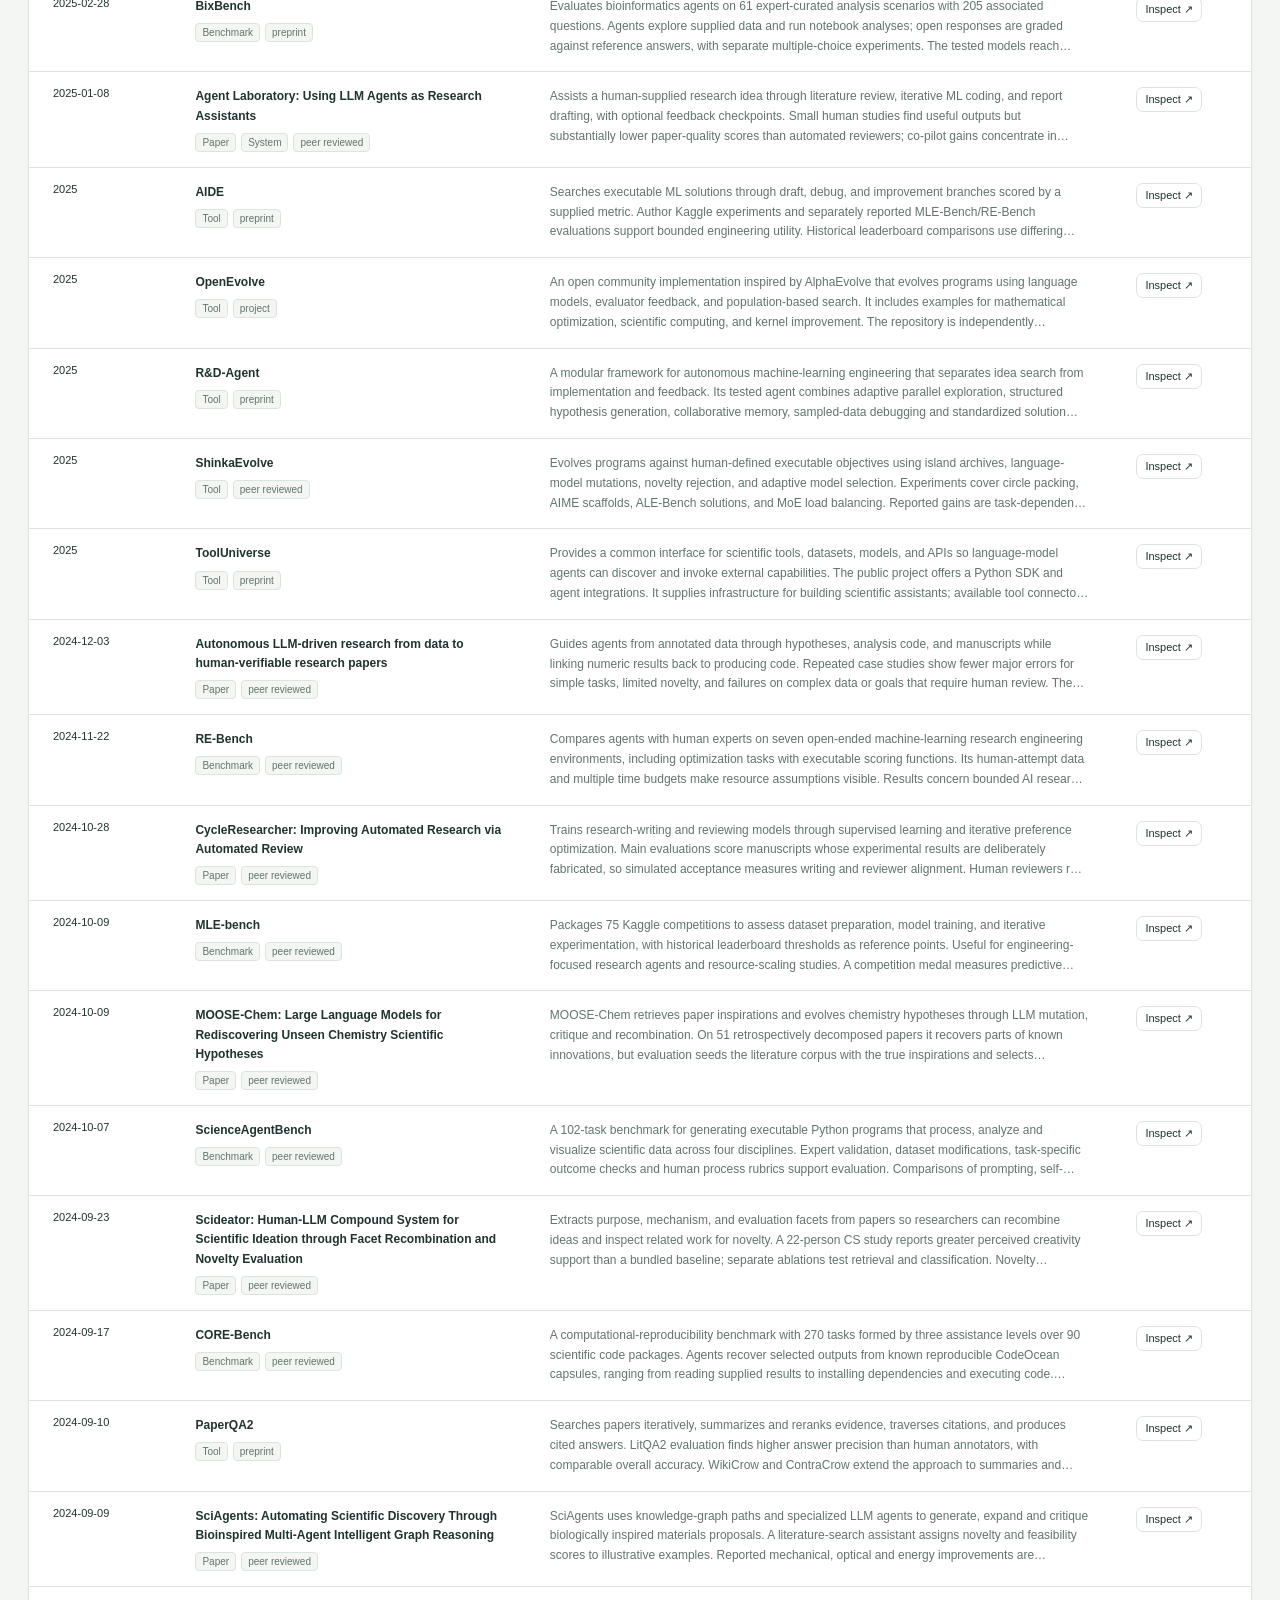
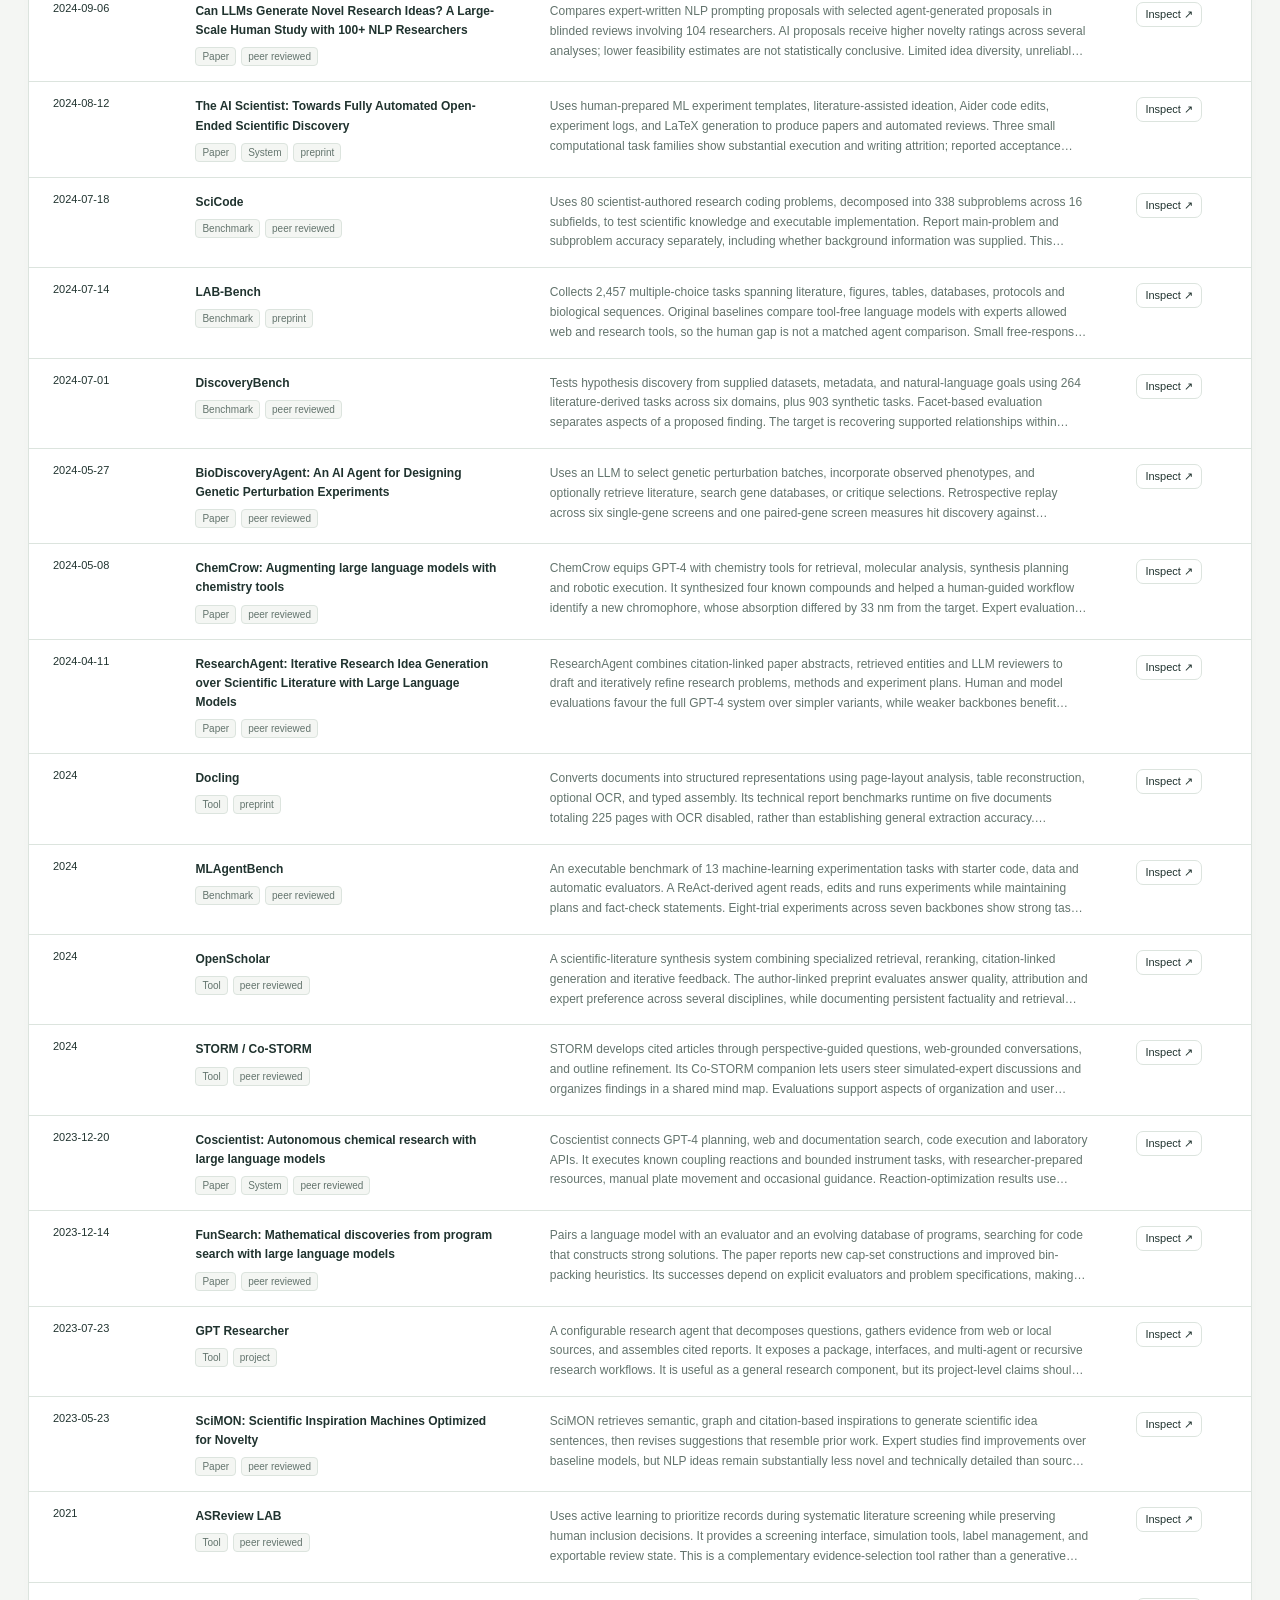
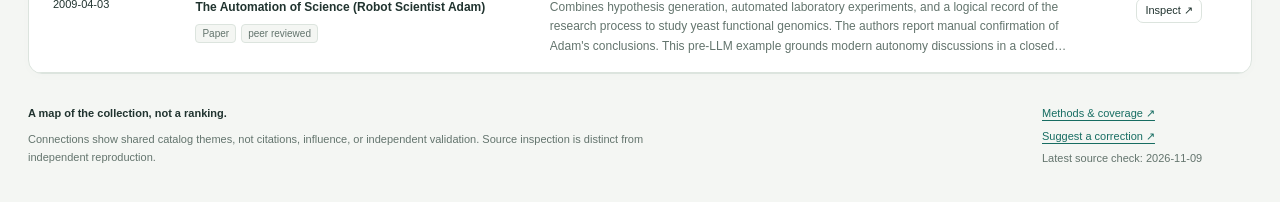
==== commit 56981934: "Keep page scrolling from zooming the explorer graph" ====
--- a/site/index.html
+++ b/site/index.html
@@ -8,7 +8,7 @@
 <link rel="icon" href="favicon.svg" type="image/svg+xml">
 <link rel="stylesheet" href="styles.css?v=reading-views-5">
 <script defer src="vendor/cytoscape.min.js" integrity="sha384-lyd1lDWZ623YSUJ/wMQH50y+T81dWKJk7ZoFdYWXQS83b0+QpW0pgdfXEnQnXL/X"></script>
-<script type="module" src="app.mjs?v=reading-views-5"></script>
+<script type="module" src="app.mjs?v=stable-graph-6"></script>
 </head>
 <body>
 <a class="skip" href="#results">Skip to results</a>
@@ -40,7 +40,7 @@
 <div class="graph-shell"><div id="graph" role="img" aria-label="Interactive resource graph. The same works are available in the accessible results table below."></div><p id="graph-empty" class="graph-empty" hidden>No works match these filters.</p><div id="graph-tooltip" class="graph-tooltip" hidden></div></div>
 <div class="legend graph-legend"><span><i class="dot paper"></i>Paper</span><span><i class="dot system"></i>System</span><span><i class="dot tool"></i>Tool</span><span><i class="dot benchmark"></i>Benchmark</span><span><i class="dot theme"></i>Theme</span><span class="membership-key">Theme membership</span></div>
 <div class="graph-picker"><label for="graph-work">Find a work in the graph</label><select id="graph-work"></select><button id="graph-open" disabled>Inspect work</button></div>
-<p class="graph-foot">Hover to highlight connections; select a work for its sources. One node per grouped work. Color follows its main record; inspect a work to see every resource.</p>
+<p class="graph-foot">Use + / − to zoom and drag the background to pan. Scrolling moves the page. Hover to highlight connections; select a work for its sources. One node per grouped work.</p>
 </section>
 <aside id="inspector" hidden class="inspector card" aria-label="Selected work details"><div id="detail"></div></aside>
 </div>
